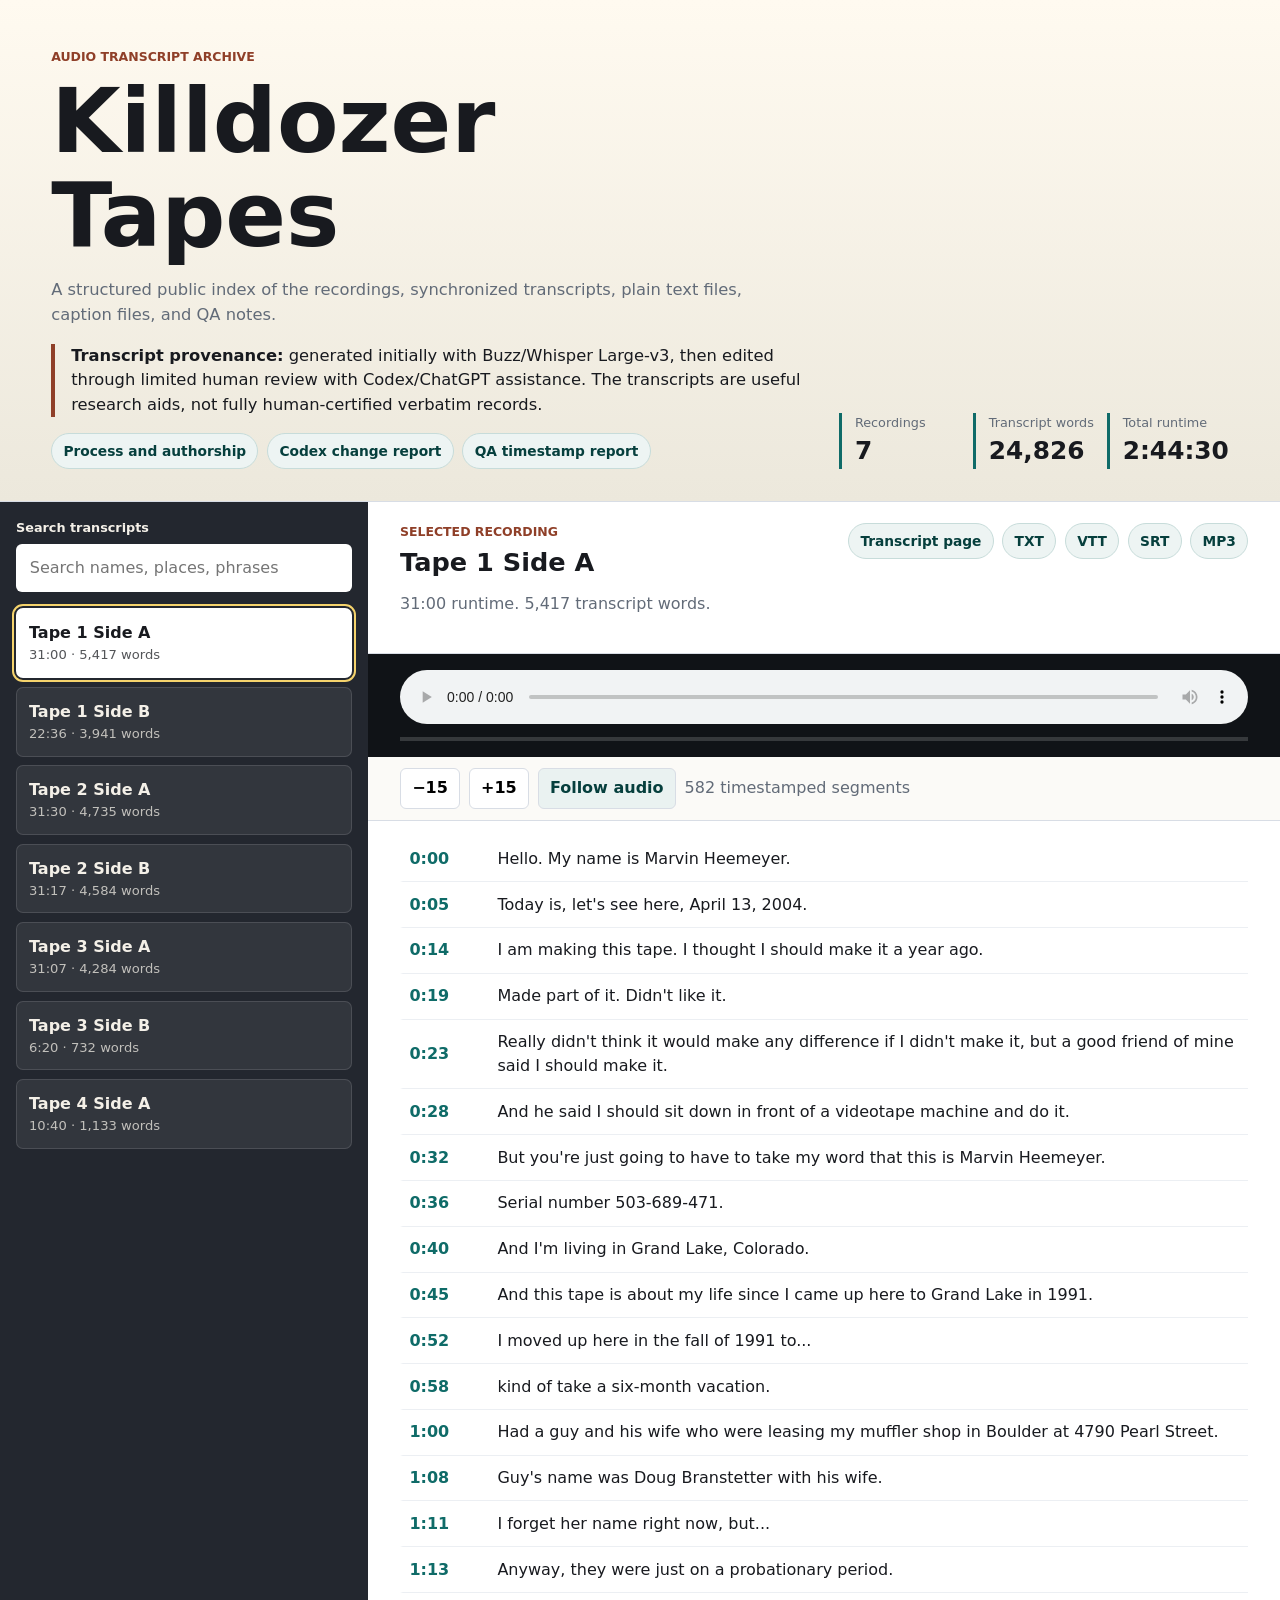
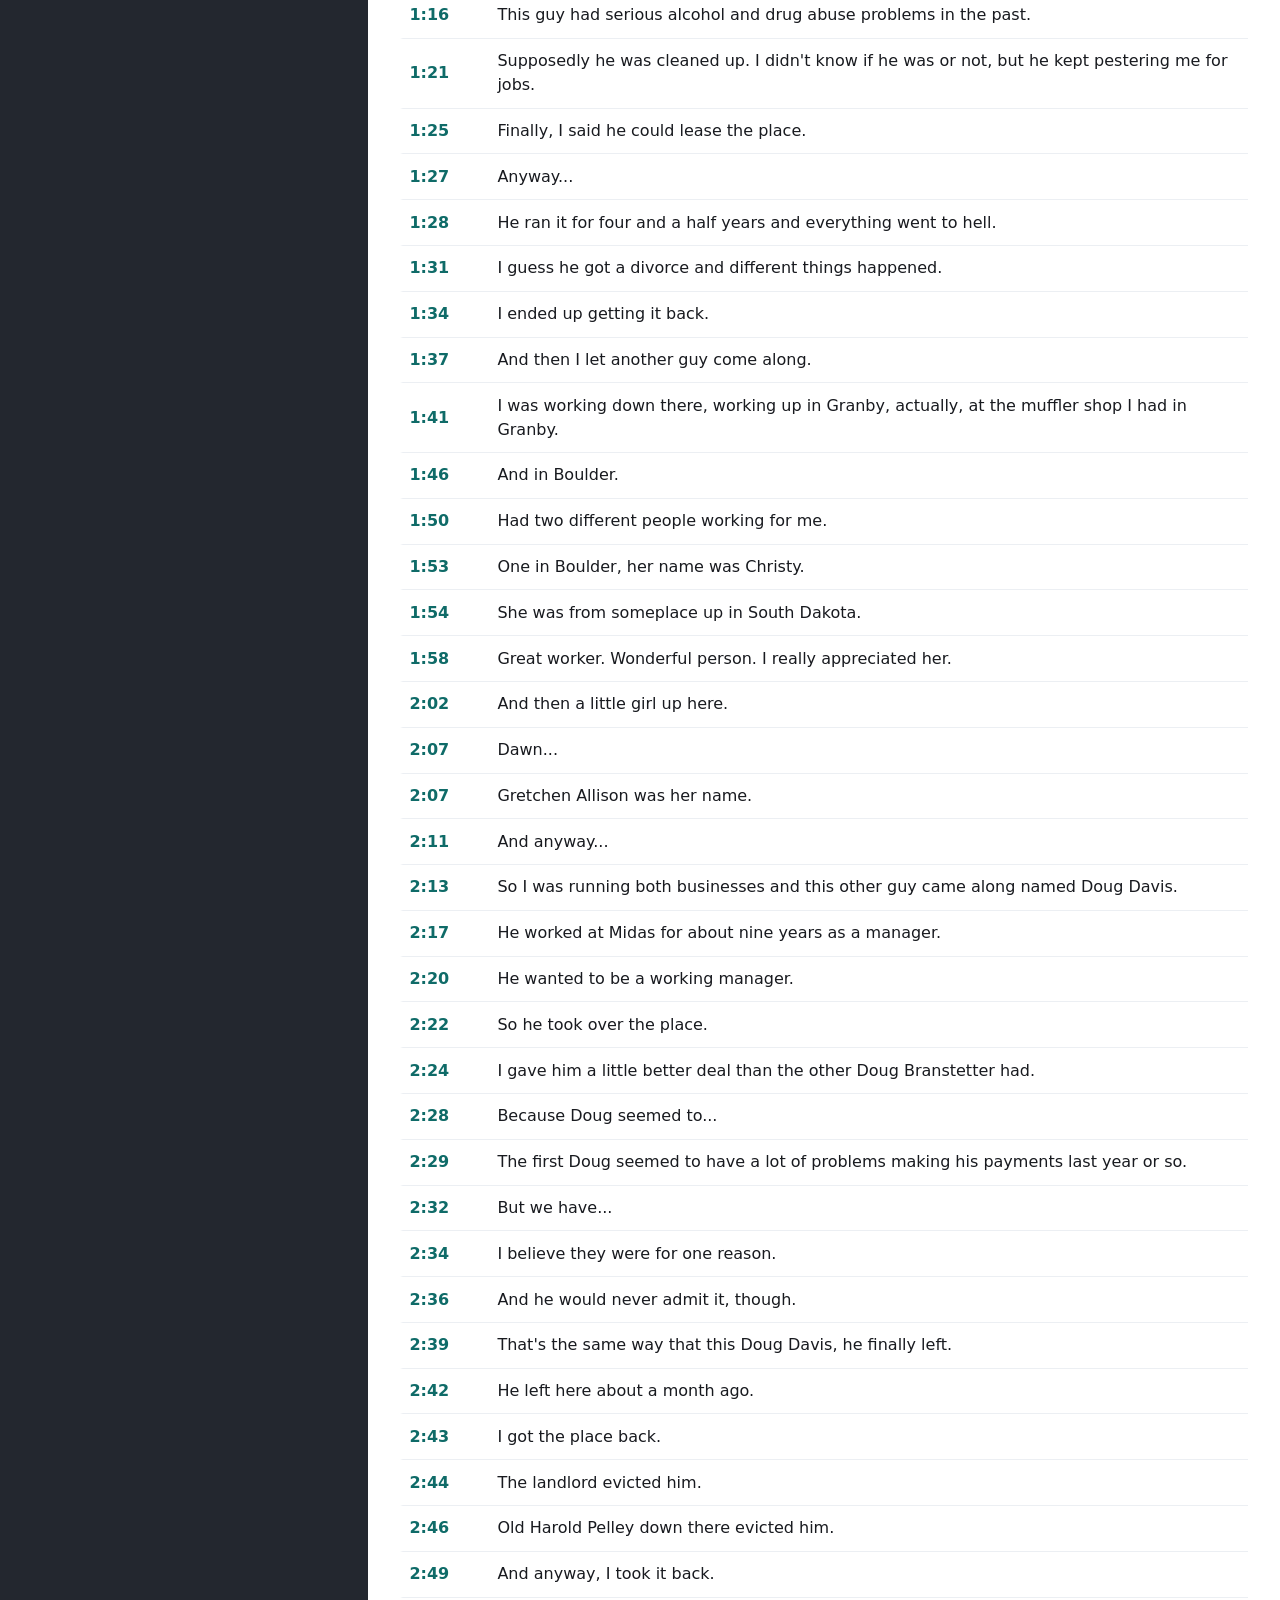
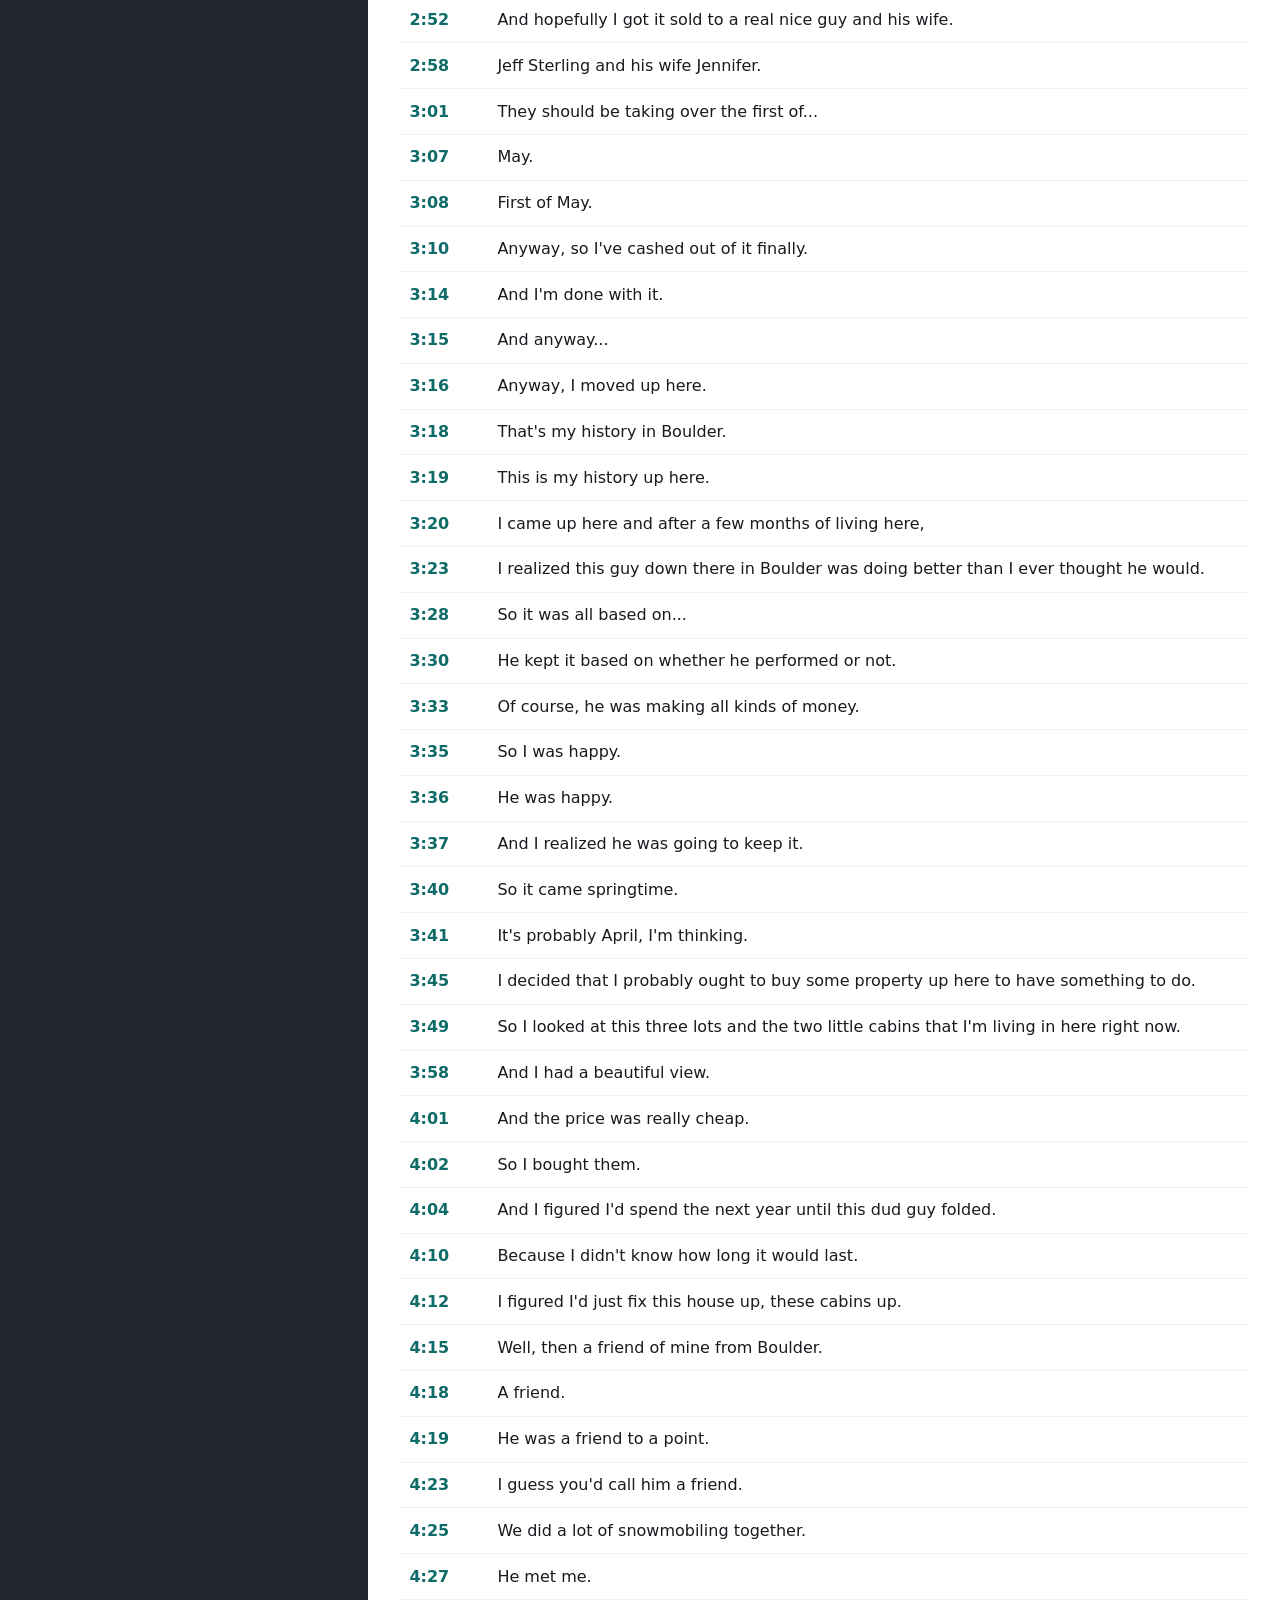
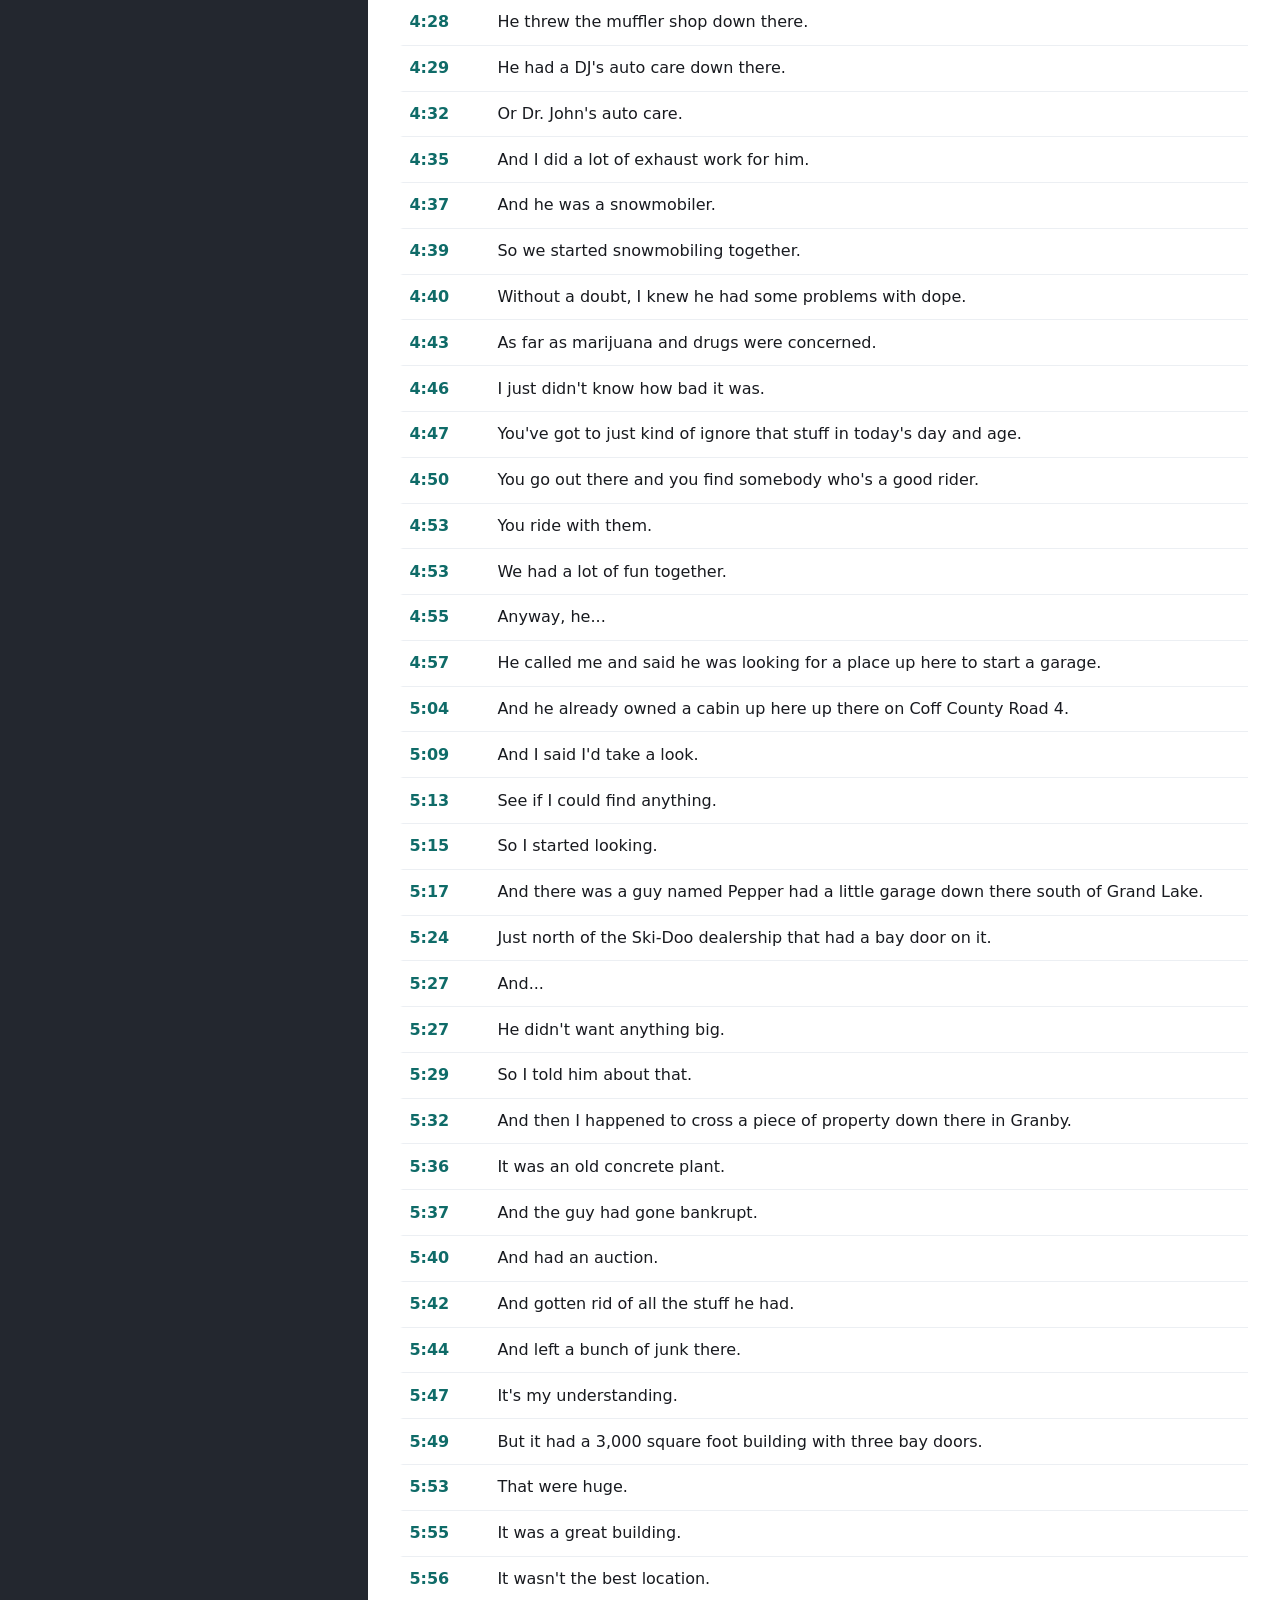
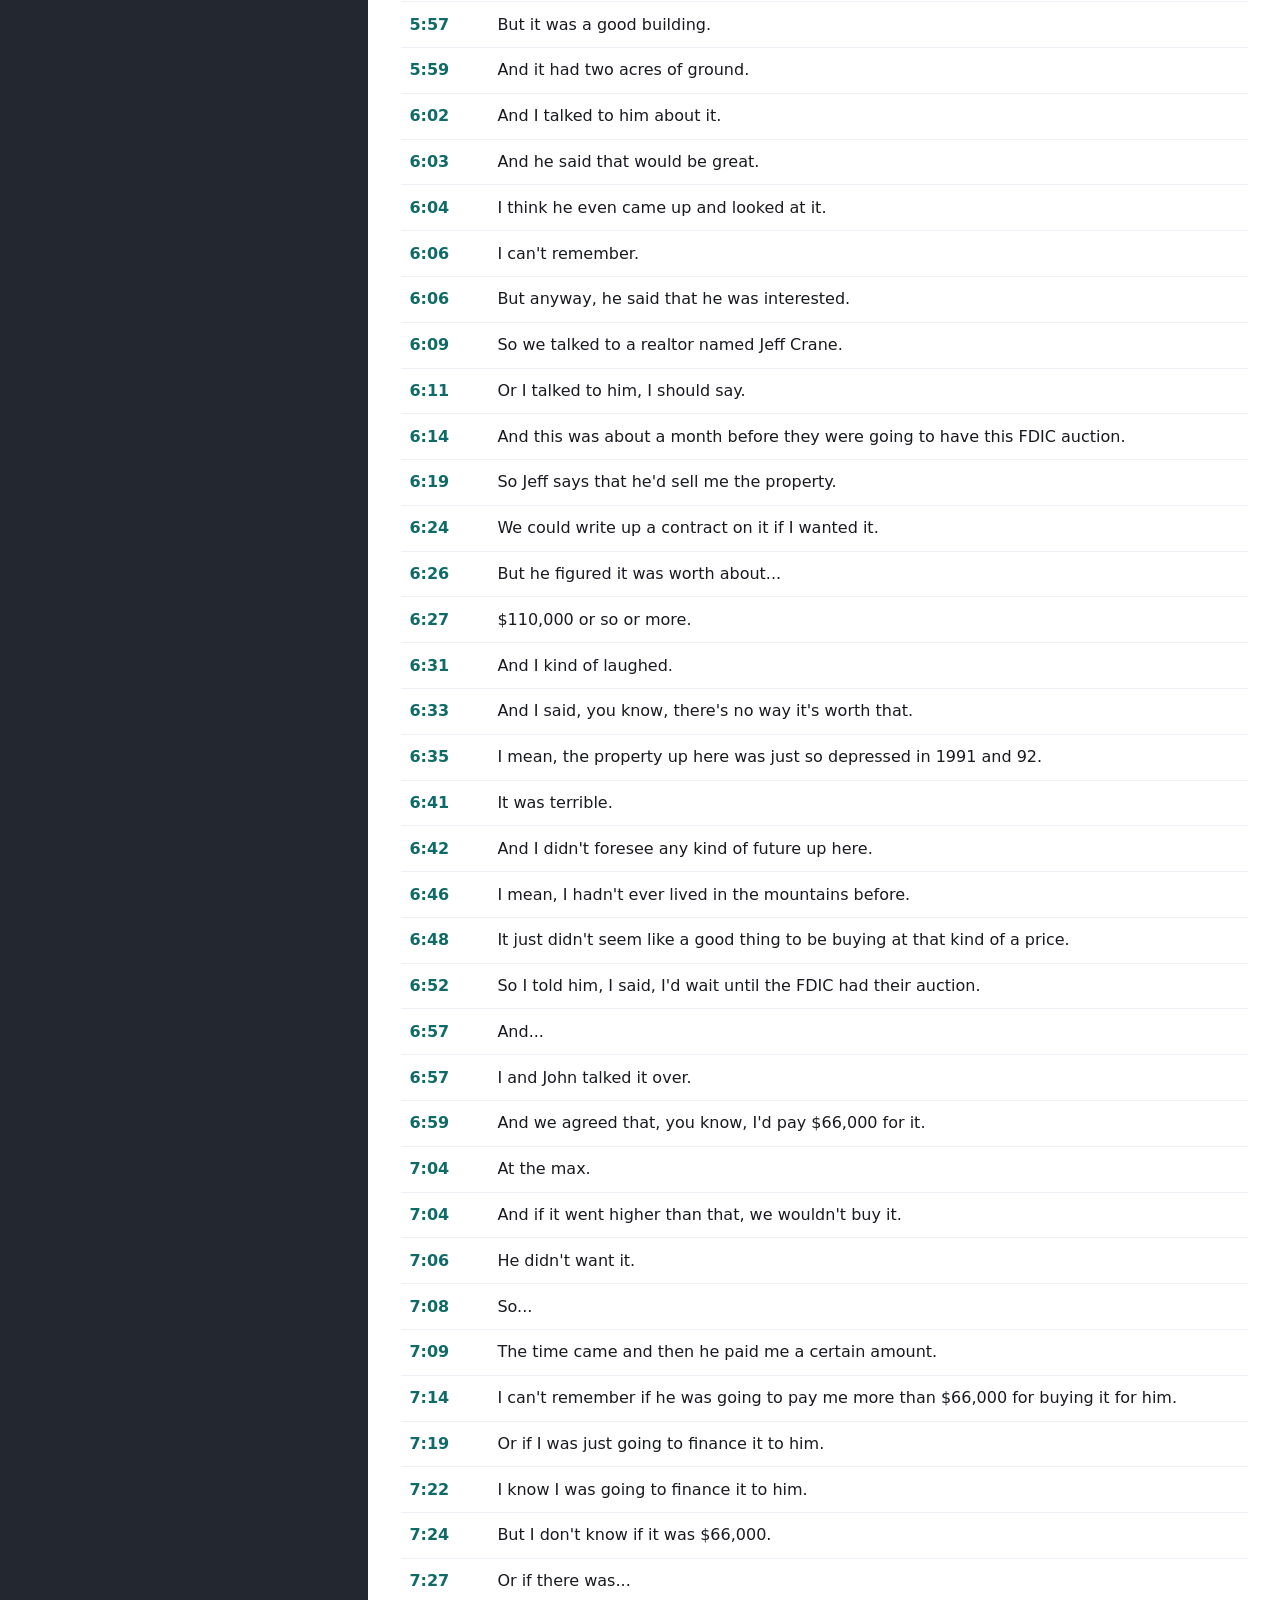
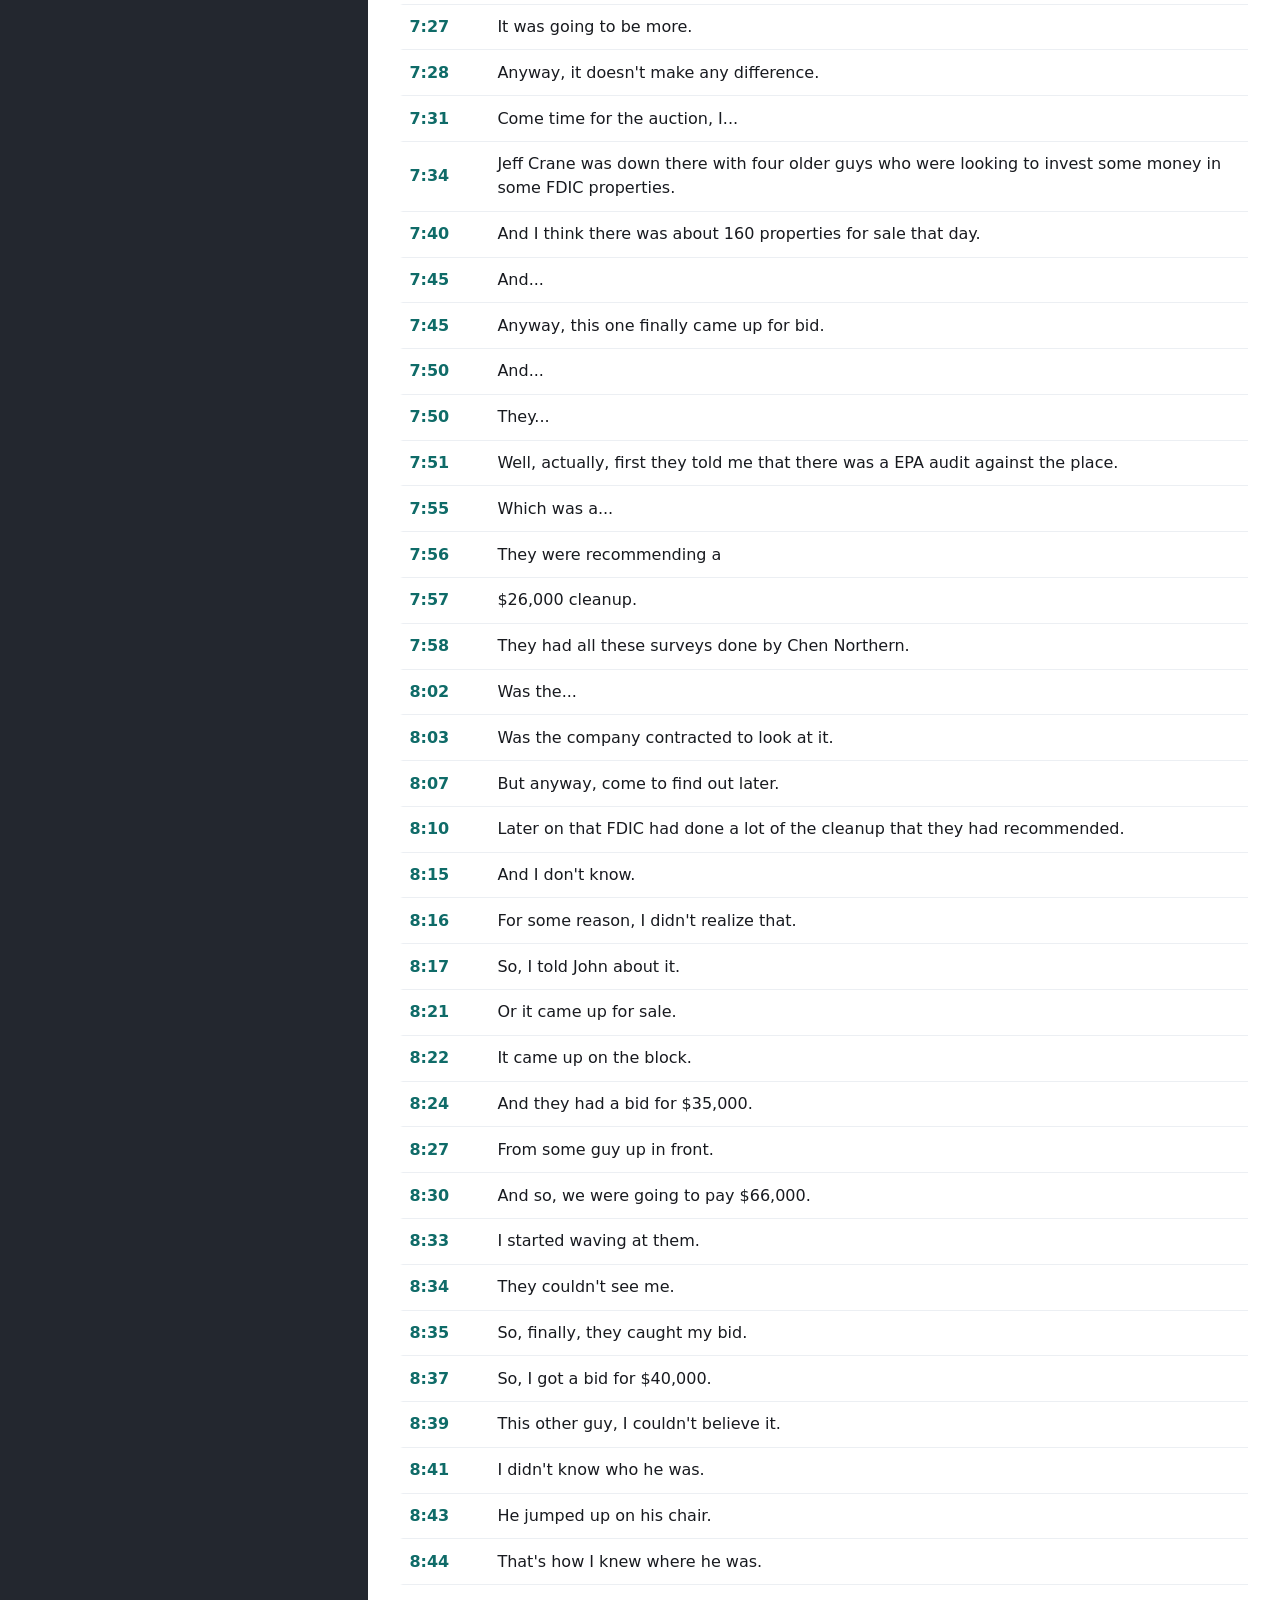
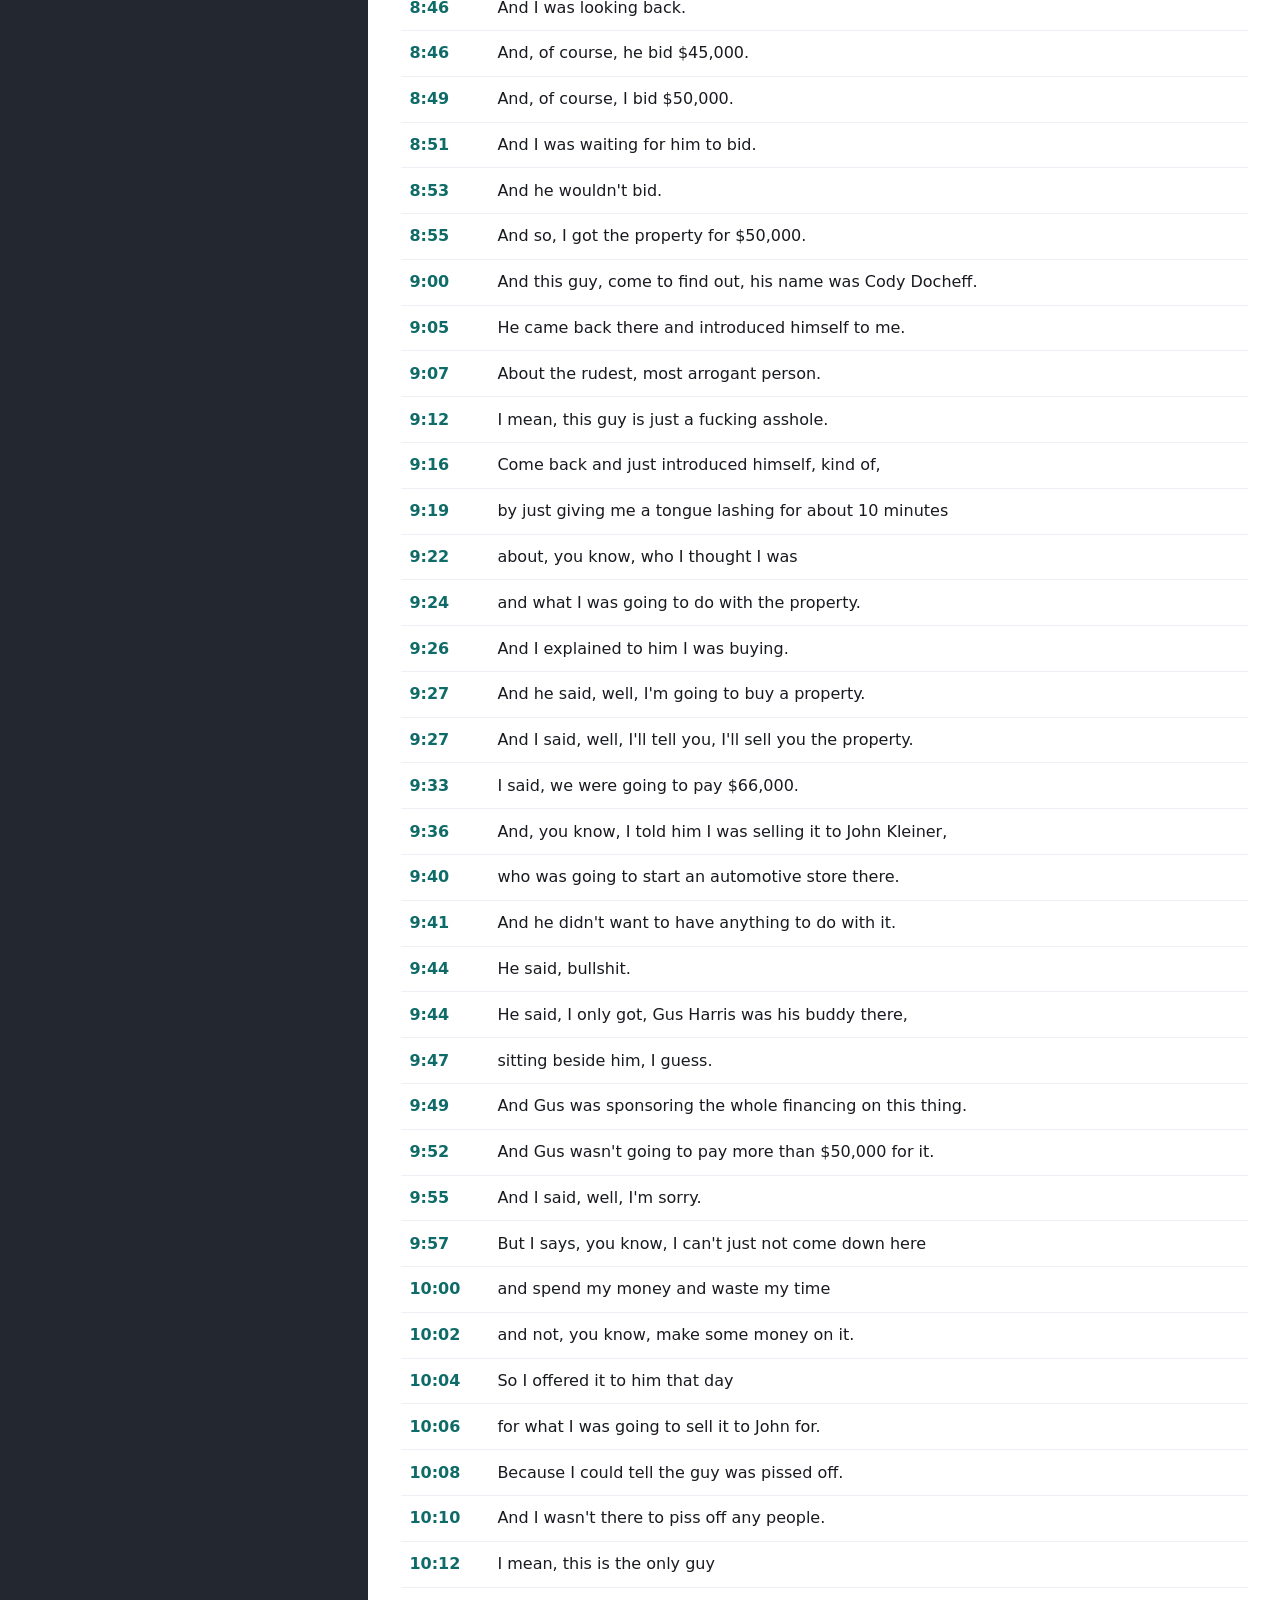
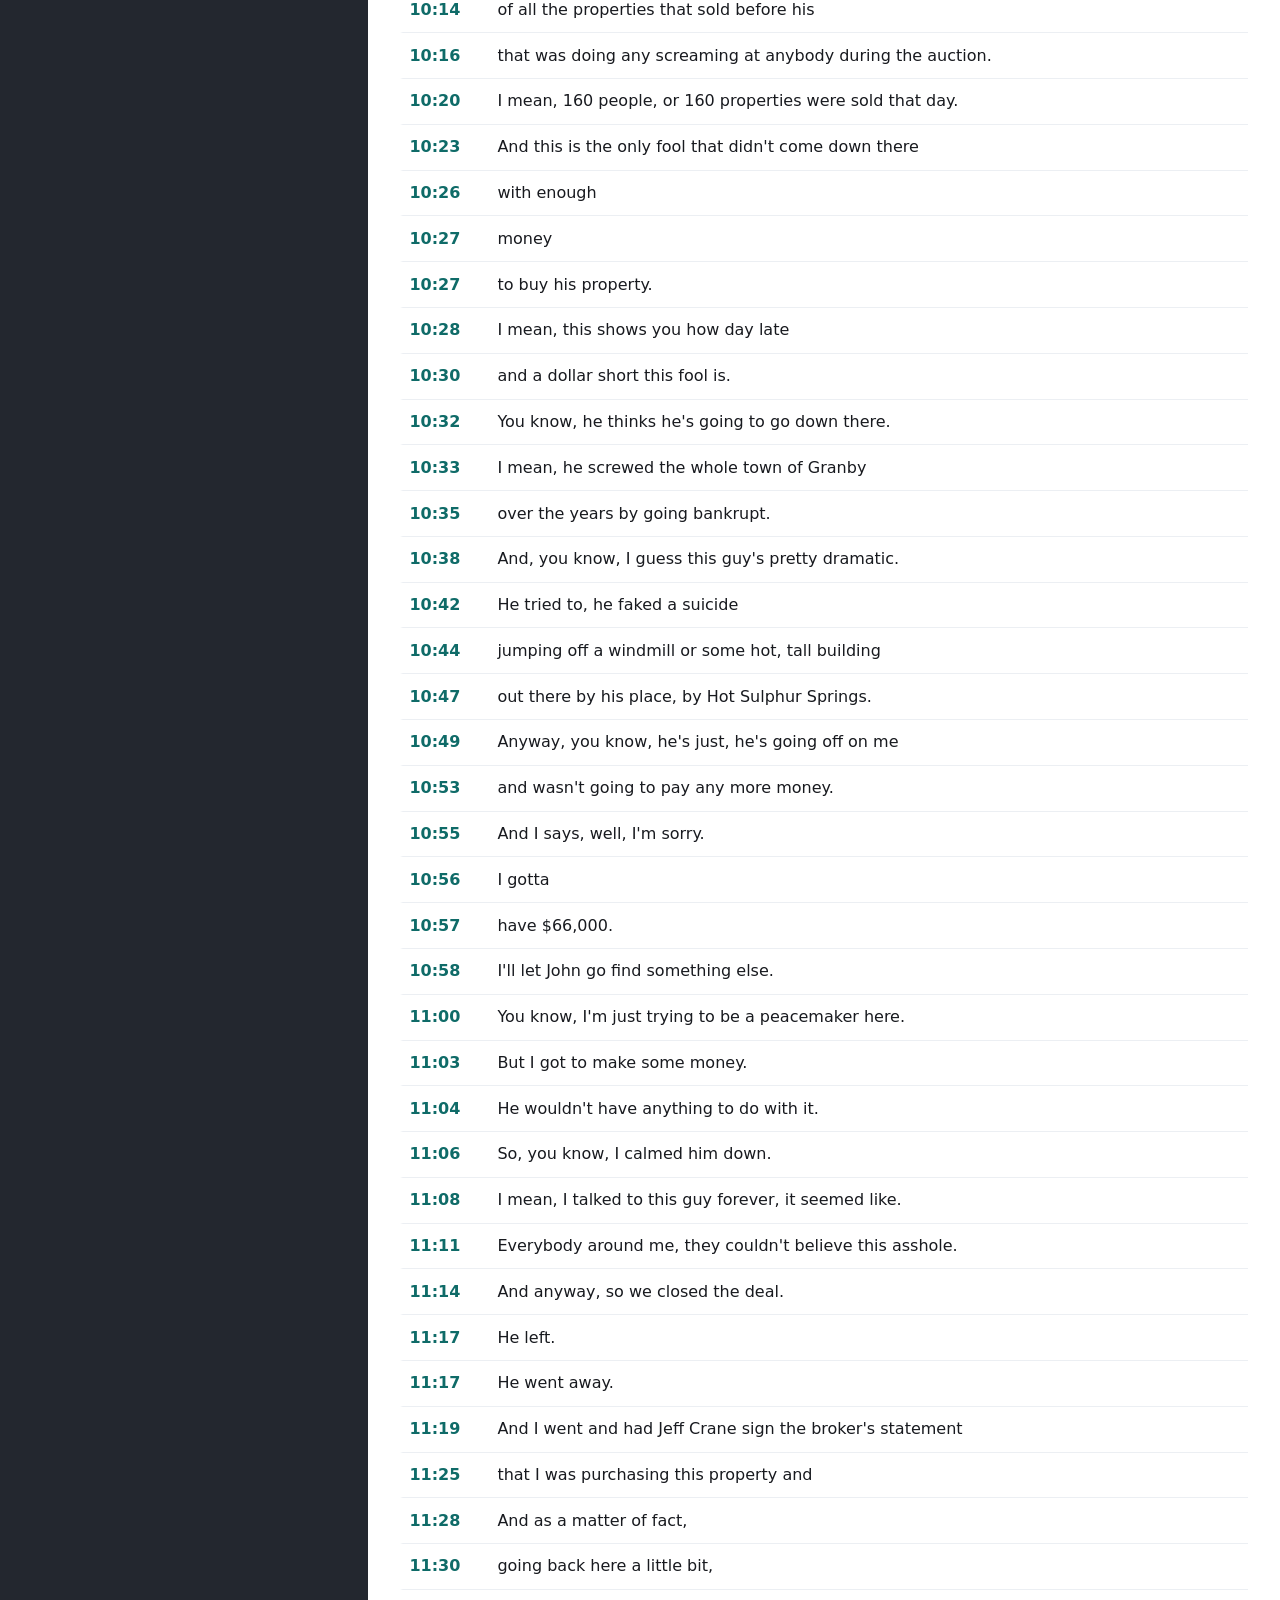
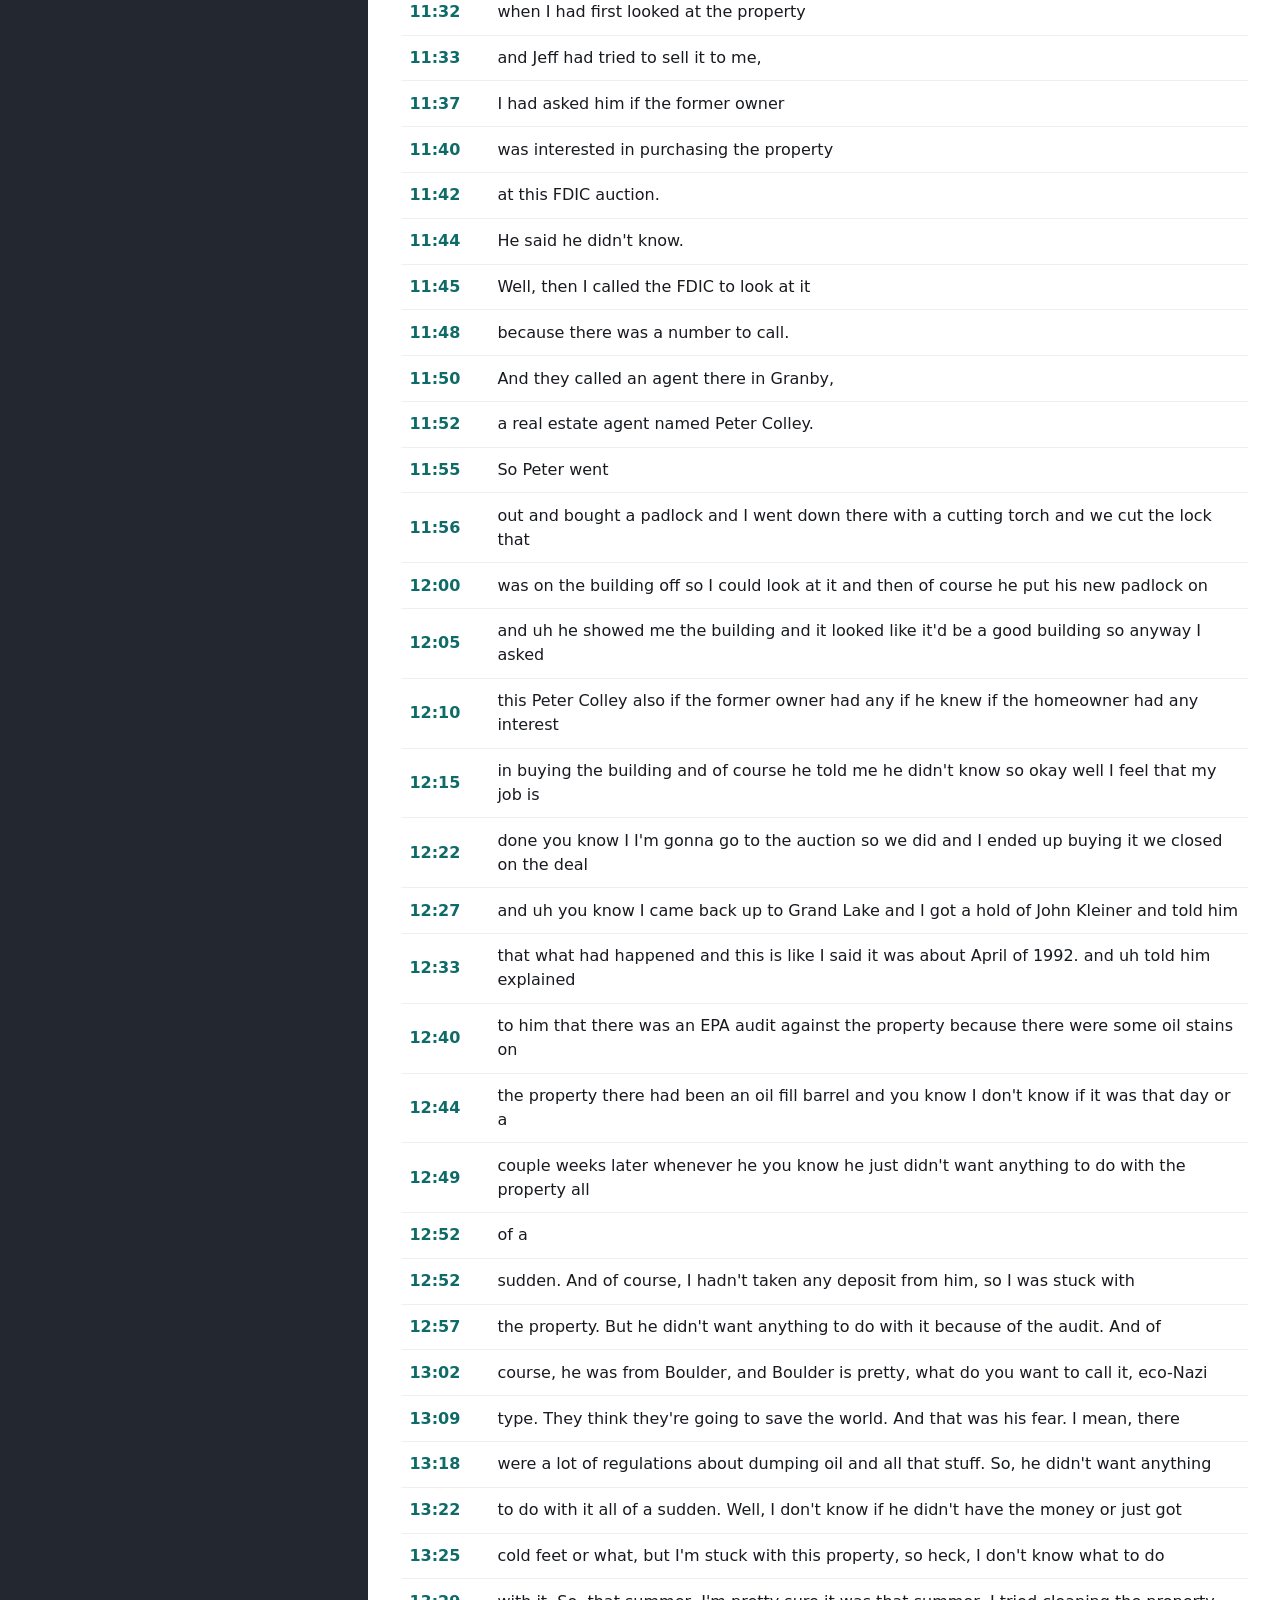
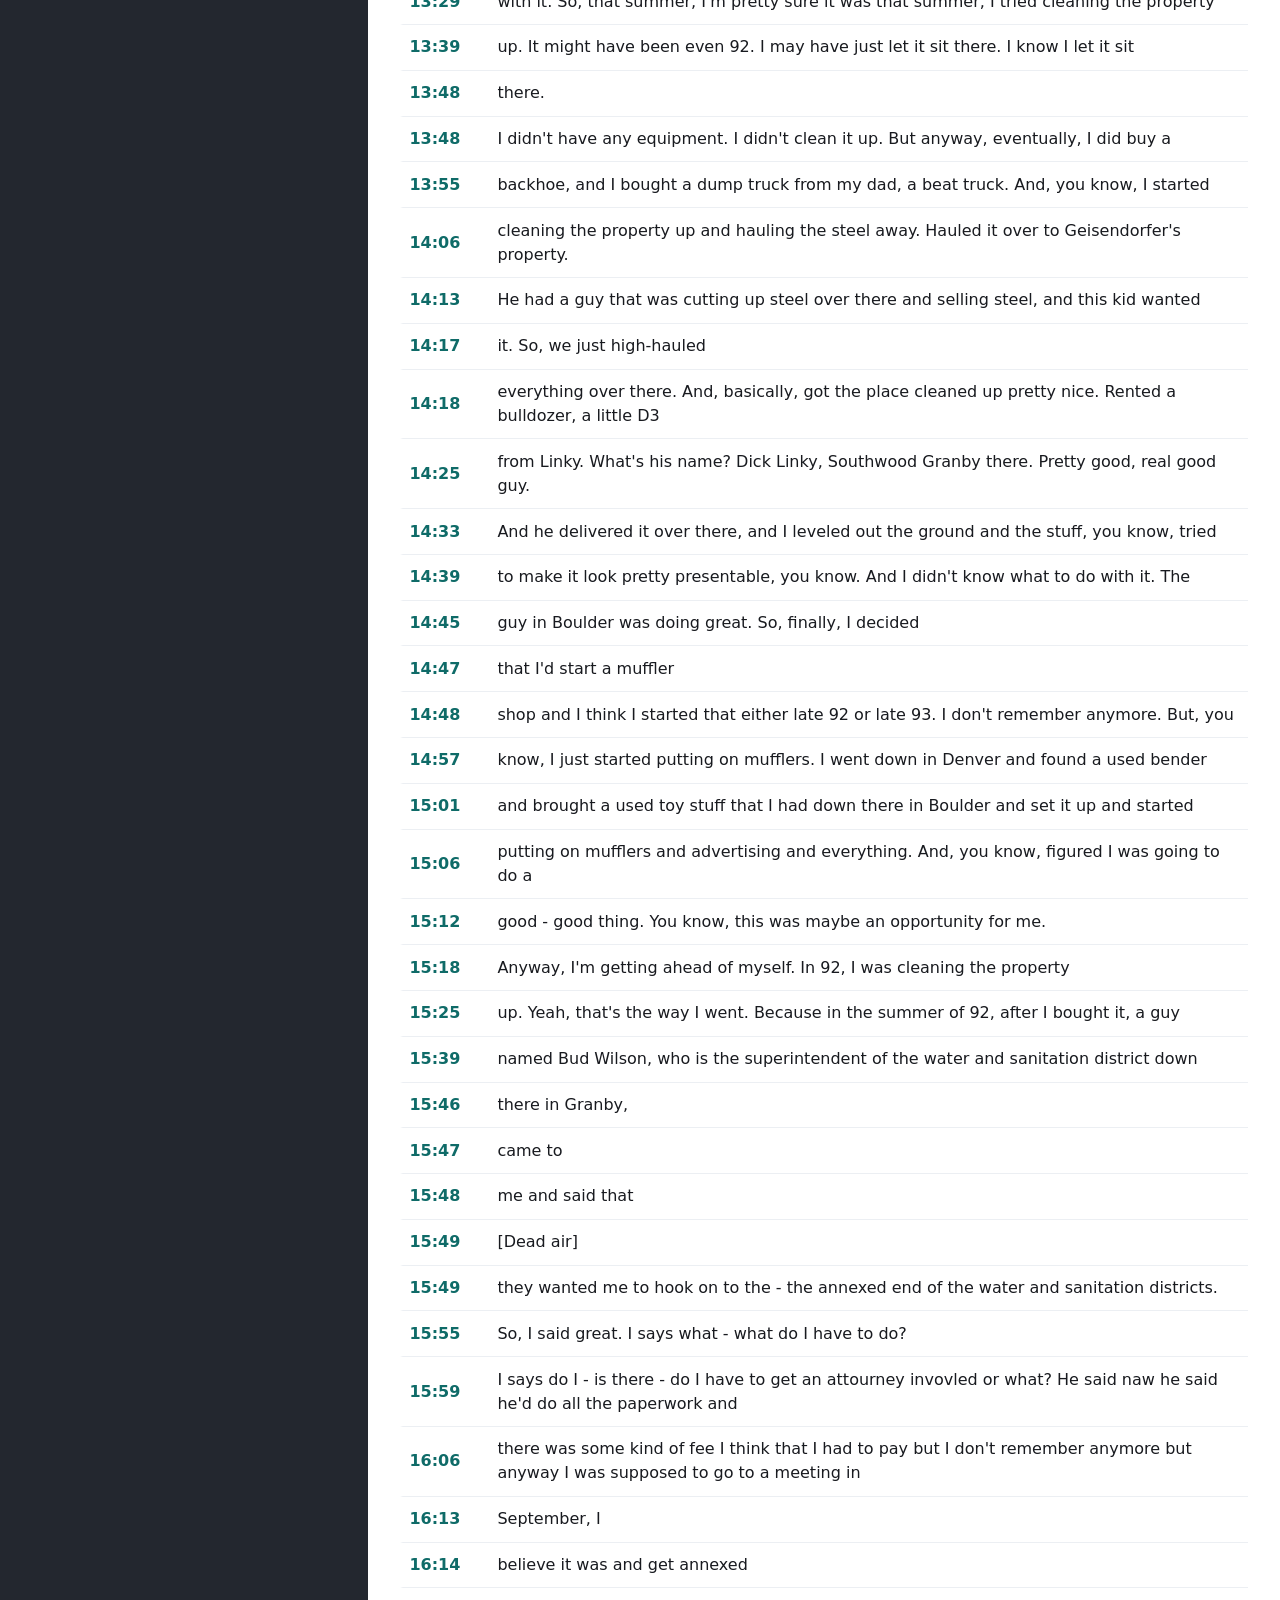
==== index.html @ 00a3ad5a "Initial commit" ====
<!doctype html>
<html lang="en">
<head>
  <meta charset="utf-8">
  <meta name="viewport" content="width=device-width, initial-scale=1">
  <title>Killdozer Tapes Archive</title>
  <meta name="description" content="A searchable audio and transcript archive with synchronized playback, plain transcript pages, and direct text downloads.">
  <link rel="stylesheet" href="styles.css">
  <script type="application/ld+json">{"@context": "https://schema.org", "@type": "CollectionPage", "name": "Killdozer Tapes Archive", "hasPart": [{"@type": "AudioObject", "name": "Tape 1 Side A", "contentUrl": "1-Tape_1_Side_A.mp3", "duration": "PT1859S", "transcript": "transcripts/tape-1-side-a.html"}, {"@type": "AudioObject", "name": "Tape 1 Side B", "contentUrl": "2-Tape_1_Side_B%20%28FF%20corrected%29.mp3", "duration": "PT1356S", "transcript": "transcripts/tape-1-side-b.html"}, {"@type": "AudioObject", "name": "Tape 2 Side A", "contentUrl": "3-Tape_2_Side_A.mp3", "duration": "PT1890S", "transcript": "transcripts/tape-2-side-a.html"}, {"@type": "AudioObject", "name": "Tape 2 Side B", "contentUrl": "4-Tape_2_Side_B.mp3", "duration": "PT1877S", "transcript": "transcripts/tape-2-side-b.html"}, {"@type": "AudioObject", "name": "Tape 3 Side A", "contentUrl": "5-Tape_3_Side_A.mp3", "duration": "PT1867S", "transcript": "transcripts/tape-3-side-a.html"}, {"@type": "AudioObject", "name": "Tape 3 Side B", "contentUrl": "6-Tape_3_Side_B.mp3", "duration": "PT379S", "transcript": "transcripts/tape-3-side-b.html"}, {"@type": "AudioObject", "name": "Tape 4 Side A", "contentUrl": "7-Tape_4_Side_A.mp3", "duration": "PT640S", "transcript": "transcripts/tape-4-side-a.html"}]}</script>
</head>
<body>
  <a class="skip-link" href="#transcript">Skip to transcript</a>
  <main id="app" class="archive-shell" data-ready="false">
    <section class="mast">
      <div>
        <p class="eyebrow">Audio transcript archive</p>
        <h1>Killdozer Tapes</h1>
        <p class="mast-copy">A structured public index of the recordings, synchronized transcripts, plain text files, caption files, and QA notes.</p>
        <p class="mast-copy provenance-callout"><strong>Transcript provenance:</strong> generated initially with Buzz/Whisper Large-v3, then edited through limited human review with Codex/ChatGPT assistance. The transcripts are useful research aids, not fully human-certified verbatim records.</p>
        <div class="resource-row mast-links">
          <a href="provenance.html">Process and authorship</a>
          <a href="Codex_Change_Report_2026-07-13.txt">Codex change report</a>
          <a href="Transcription_QA_Timestamp_Sample_Report.txt">QA timestamp report</a>
        </div>
      </div>
      <dl class="archive-stats" aria-label="Archive statistics">
        <div><dt>Recordings</dt><dd id="stat-recordings">7</dd></div>
        <div><dt>Transcript words</dt><dd id="stat-words">0</dd></div>
        <div><dt>Total runtime</dt><dd id="stat-runtime">0:00</dd></div>
      </dl>
    </section>

    <section class="workbench" aria-label="Archive player and transcript">
      <aside class="rail">
        <div class="search-box">
          <label for="search">Search transcripts</label>
          <input id="search" type="search" autocomplete="off" placeholder="Search names, places, phrases">
        </div>
        <div id="recording-list" class="recording-list" aria-label="Recordings"></div>
      </aside>

      <section class="reader">
        <header class="reader-head">
          <div>
            <p class="eyebrow" id="active-kicker">Recording</p>
            <h2 id="active-title">Loading archive</h2>
            <p id="active-summary" class="muted">Preparing transcript index.</p>
          </div>
          <div class="resource-row" id="resource-links"></div>
        </header>

        <div class="player-panel">
          <audio id="player" controls preload="metadata"></audio>
          <div class="progress-line" aria-hidden="true"><span id="progress-fill"></span></div>
        </div>

        <div class="toolbar" aria-label="Transcript tools">
          <button id="jump-back" class="icon-button" title="Back 15 seconds" aria-label="Back 15 seconds">−15</button>
          <button id="jump-forward" class="icon-button" title="Forward 15 seconds" aria-label="Forward 15 seconds">+15</button>
          <button id="toggle-follow" class="tool-toggle" type="button" aria-pressed="true">Follow audio</button>
          <span id="match-count" class="muted"></span>
        </div>

        <article id="transcript" class="transcript" aria-live="polite"></article>
      </section>
    </section>

    <section class="bot-index" aria-label="Direct transcript index">
      <h2>Direct Transcript Pages</h2>
      <p>These pages contain the transcript text as server-readable HTML with timestamp anchors and source file links.</p>
      <ul>
        <li><a href="transcripts/tape-1-side-a.html">Tape 1 Side A transcript</a></li>
        <li><a href="transcripts/tape-1-side-b.html">Tape 1 Side B transcript</a></li>
        <li><a href="transcripts/tape-2-side-a.html">Tape 2 Side A transcript</a></li>
        <li><a href="transcripts/tape-2-side-b.html">Tape 2 Side B transcript</a></li>
        <li><a href="transcripts/tape-3-side-a.html">Tape 3 Side A transcript</a></li>
        <li><a href="transcripts/tape-3-side-b.html">Tape 3 Side B transcript</a></li>
        <li><a href="transcripts/tape-4-side-a.html">Tape 4 Side A transcript</a></li>
      </ul>
    </section>

    <section class="bot-index" aria-label="Transcript provenance summary">
      <h2>Transcript Provenance</h2>
      <p>Initial transcript files were produced in Buzz using Whisper Large-v3. Later edits were made by Leonard Bogard with limited human ear-checking and Codex/ChatGPT-assisted review, cleanup, and report generation. Supporting files include original transcript backups, 44.1 kHz / 16-bit WAV transcodes, the Buzz conversion screenshot, QA notes, and the Codex change report.</p>
      <p><a href="provenance.html">Read the full process and authorship notes</a>.</p>
    </section>
  </main>
  <noscript>
    <main class="transcript-document">
      <h1>Killdozer Tapes Archive</h1>
      <p>JavaScript is required for synchronized playback. Direct transcript pages are available below.</p>
      <ul>
        <li><a href="transcripts/tape-1-side-a.html">Tape 1 Side A transcript</a></li>
        <li><a href="transcripts/tape-1-side-b.html">Tape 1 Side B transcript</a></li>
        <li><a href="transcripts/tape-2-side-a.html">Tape 2 Side A transcript</a></li>
        <li><a href="transcripts/tape-2-side-b.html">Tape 2 Side B transcript</a></li>
        <li><a href="transcripts/tape-3-side-a.html">Tape 3 Side A transcript</a></li>
        <li><a href="transcripts/tape-3-side-b.html">Tape 3 Side B transcript</a></li>
        <li><a href="transcripts/tape-4-side-a.html">Tape 4 Side A transcript</a></li>
      </ul>
    </main>
  </noscript>
  <script src="app.js" defer></script>
</body>
</html>
---- styles.css ----
:root {
  color-scheme: light;
  --ink: #181a1f;
  --muted: #626b78;
  --line: #d8dde5;
  --paper: #f7f5ef;
  --panel: #ffffff;
  --accent: #0f6b68;
  --accent-2: #8f3f28;
  --mark: #f5d36c;
  --shadow: 0 18px 55px rgba(26, 31, 39, 0.12);
}

* {
  box-sizing: border-box;
}

html {
  scroll-behavior: smooth;
}

body {
  margin: 0;
  background: var(--paper);
  color: var(--ink);
  font-family: Inter, ui-sans-serif, system-ui, -apple-system, BlinkMacSystemFont, "Segoe UI", sans-serif;
  line-height: 1.5;
}

a {
  color: var(--accent);
  text-decoration-thickness: 0.08em;
  text-underline-offset: 0.16em;
}

button,
input {
  font: inherit;
}

.skip-link {
  left: 1rem;
  position: absolute;
  top: -4rem;
}

.skip-link:focus {
  top: 1rem;
  z-index: 10;
}

.archive-shell {
  min-height: 100vh;
}

.mast {
  align-items: end;
  background: linear-gradient(180deg, #fffaf0 0%, #ece8dc 100%);
  border-bottom: 1px solid var(--line);
  display: grid;
  gap: 2rem;
  grid-template-columns: minmax(0, 1fr) auto;
  padding: 3rem clamp(1rem, 4vw, 4rem) 2rem;
}

.eyebrow {
  color: var(--accent-2);
  font-size: 0.78rem;
  font-weight: 800;
  letter-spacing: 0;
  margin: 0 0 0.45rem;
  text-transform: uppercase;
}

h1,
h2 {
  letter-spacing: 0;
  line-height: 1.05;
  margin: 0;
}

h1 {
  font-size: clamp(2.4rem, 7vw, 5.8rem);
}

h2 {
  font-size: 1.6rem;
}

.mast-copy,
.lede {
  color: var(--muted);
  font-size: 1.02rem;
  max-width: 62rem;
}

.provenance-callout {
  border-left: 4px solid var(--accent-2);
  color: var(--ink);
  margin-top: 1rem;
  padding-left: 1rem;
}

.mast-links {
  margin-top: 1rem;
}

.archive-stats {
  display: grid;
  gap: 0.75rem;
  grid-template-columns: repeat(3, minmax(7rem, 1fr));
  margin: 0;
}

.archive-stats div {
  border-left: 3px solid var(--accent);
  padding-left: 0.8rem;
}

.archive-stats dt {
  color: var(--muted);
  font-size: 0.8rem;
}

.archive-stats dd {
  font-size: 1.55rem;
  font-weight: 800;
  margin: 0;
}

.workbench {
  display: grid;
  grid-template-columns: minmax(18rem, 23rem) minmax(0, 1fr);
  min-height: 72vh;
}

.rail {
  background: #23272f;
  color: #f4f0e8;
  padding: 1rem;
}

.search-box {
  margin-bottom: 1rem;
}

.search-box label {
  display: block;
  font-size: 0.8rem;
  font-weight: 800;
  margin-bottom: 0.4rem;
}

.search-box input {
  background: #ffffff;
  border: 1px solid transparent;
  border-radius: 6px;
  color: var(--ink);
  min-height: 2.75rem;
  padding: 0.7rem 0.8rem;
  width: 100%;
}

.recording-list {
  display: grid;
  gap: 0.55rem;
}

.recording-card {
  background: rgba(255, 255, 255, 0.07);
  border: 1px solid rgba(255, 255, 255, 0.12);
  border-radius: 7px;
  color: inherit;
  cursor: pointer;
  min-height: 4.2rem;
  padding: 0.75rem;
  text-align: left;
  width: 100%;
}

.recording-card.active,
.recording-card:focus-visible {
  background: #fff;
  color: var(--ink);
  outline: 2px solid var(--mark);
  outline-offset: 2px;
}

.recording-title,
.recording-meta {
  display: block;
}

.recording-title {
  font-weight: 800;
}

.recording-meta {
  color: currentColor;
  font-size: 0.82rem;
  opacity: 0.74;
}

.reader {
  display: grid;
  grid-template-rows: auto auto auto minmax(0, 1fr);
  min-width: 0;
}

.reader-head {
  align-items: start;
  background: var(--panel);
  border-bottom: 1px solid var(--line);
  display: grid;
  gap: 1rem;
  grid-template-columns: minmax(0, 1fr) auto;
  padding: 1.3rem clamp(1rem, 3vw, 2rem);
}

.muted {
  color: var(--muted);
}

.resource-row {
  align-items: center;
  display: flex;
  flex-wrap: wrap;
  gap: 0.55rem;
}

.resource-row a {
  background: #edf4f3;
  border: 1px solid #c7dcda;
  border-radius: 999px;
  color: #063f3d;
  font-size: 0.86rem;
  font-weight: 800;
  padding: 0.42rem 0.7rem;
  text-decoration: none;
}

.player-panel {
  background: #101317;
  padding: 1rem clamp(1rem, 3vw, 2rem);
}

audio {
  display: block;
  width: 100%;
}

.progress-line {
  background: rgba(255, 255, 255, 0.16);
  height: 0.3rem;
  margin-top: 0.8rem;
  overflow: hidden;
}

#progress-fill {
  background: var(--mark);
  display: block;
  height: 100%;
  width: 0;
}

.toolbar {
  align-items: center;
  background: #fbfaf7;
  border-bottom: 1px solid var(--line);
  display: flex;
  gap: 0.55rem;
  min-height: 3.6rem;
  padding: 0.65rem clamp(1rem, 3vw, 2rem);
}

.icon-button,
.tool-toggle {
  border: 1px solid var(--line);
  border-radius: 6px;
  cursor: pointer;
  min-height: 2.35rem;
  padding: 0.45rem 0.7rem;
}

.icon-button {
  aspect-ratio: 1.45 / 1;
  background: var(--panel);
  font-weight: 800;
}

.tool-toggle {
  background: #eaf2f1;
  color: #063f3d;
  font-weight: 800;
}

.tool-toggle[aria-pressed="false"] {
  background: #f4ece8;
  color: #6d2b1d;
}

.transcript {
  background: var(--panel);
  overflow: auto;
  padding: 1rem clamp(1rem, 3vw, 2rem) 4rem;
}

.cue {
  border-left: 3px solid transparent;
  display: grid;
  gap: 1rem;
  grid-template-columns: 4.5rem minmax(0, 1fr);
  margin: 0;
  padding: 0.65rem 0.4rem;
}

.cue + .cue {
  border-top: 1px solid #eceff3;
}

.cue.active {
  background: #fff8df;
  border-left-color: var(--accent-2);
}

.cue-time {
  background: transparent;
  border: 0;
  color: var(--accent);
  cursor: pointer;
  font-variant-numeric: tabular-nums;
  font-weight: 800;
  padding: 0;
  text-align: left;
}

mark {
  background: var(--mark);
  color: inherit;
  padding: 0 0.08em;
}

.bot-index,
.transcript-document {
  margin: 0 auto;
  max-width: 72rem;
  padding: 2rem clamp(1rem, 4vw, 4rem);
}

.bot-index {
  border-top: 1px solid var(--line);
}

.bot-index ul {
  columns: 2;
  padding-left: 1.2rem;
}

.transcript-page {
  background: #fffdf8;
}

.transcript-document {
  background: var(--panel);
  min-height: 100vh;
}

.crumbs {
  margin-bottom: 2rem;
}

.crawler-transcript {
  border-top: 1px solid var(--line);
  margin-top: 1.5rem;
  padding-top: 1rem;
}

.provenance-note {
  background: #fff8df;
  border: 1px solid #ead592;
  border-radius: 7px;
  margin: 1rem 0;
  padding: 0.9rem 1rem;
}

.crawler-transcript p {
  margin: 0;
  padding: 0.55rem 0;
}

.crawler-transcript p + p {
  border-top: 1px solid #edf0f4;
}

.time {
  font-weight: 800;
  margin-right: 0.65rem;
}

.provenance-document section {
  border-top: 1px solid var(--line);
  margin-top: 2rem;
  padding-top: 1.4rem;
}

.provenance-document h2 {
  font-size: 1.35rem;
  margin-bottom: 0.8rem;
}

.provenance-document ol {
  padding-left: 1.35rem;
}

.provenance-document li + li {
  margin-top: 0.55rem;
}

.table-wrap {
  overflow-x: auto;
}

table {
  border-collapse: collapse;
  min-width: 46rem;
  width: 100%;
}

th,
td {
  border-bottom: 1px solid var(--line);
  padding: 0.65rem 0.7rem;
  text-align: left;
  vertical-align: top;
}

th {
  background: #f1eee6;
  font-size: 0.86rem;
}

.evidence-figure {
  margin: 1.5rem 0 0;
}

.evidence-figure img {
  border: 1px solid var(--line);
  display: block;
  height: auto;
  max-width: 100%;
}

.evidence-figure figcaption {
  color: var(--muted);
  font-size: 0.9rem;
  margin-top: 0.45rem;
}

@media (max-width: 900px) {
  .mast,
  .workbench,
  .reader-head {
    grid-template-columns: 1fr;
  }

  .archive-stats {
    grid-template-columns: repeat(3, minmax(0, 1fr));
  }

  .rail {
    position: static;
  }

  .recording-list {
    grid-template-columns: repeat(2, minmax(0, 1fr));
  }
}

@media (max-width: 620px) {
  .mast {
    padding-top: 2rem;
  }

  .archive-stats,
  .recording-list,
  .cue {
    grid-template-columns: 1fr;
  }

  .bot-index ul {
    columns: 1;
  }

  .resource-row a {
    flex: 1 1 auto;
    text-align: center;
  }
}
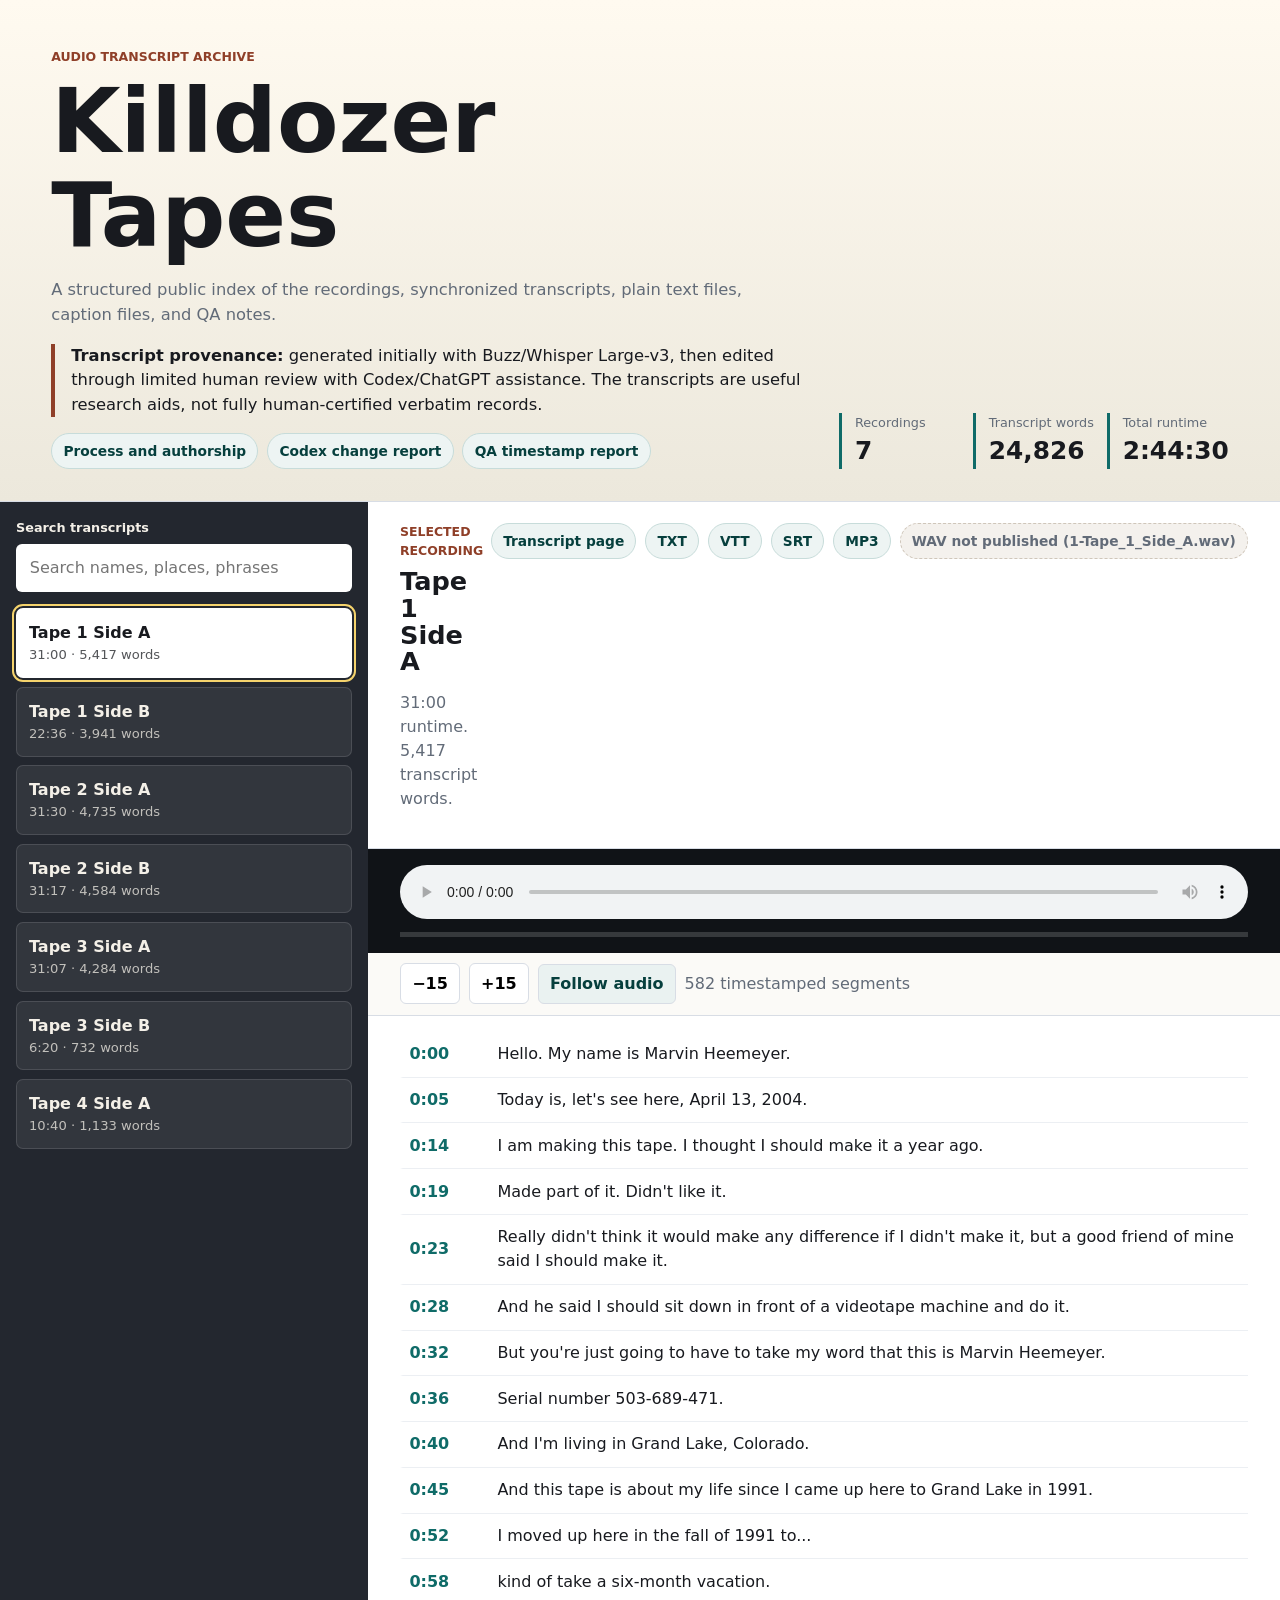
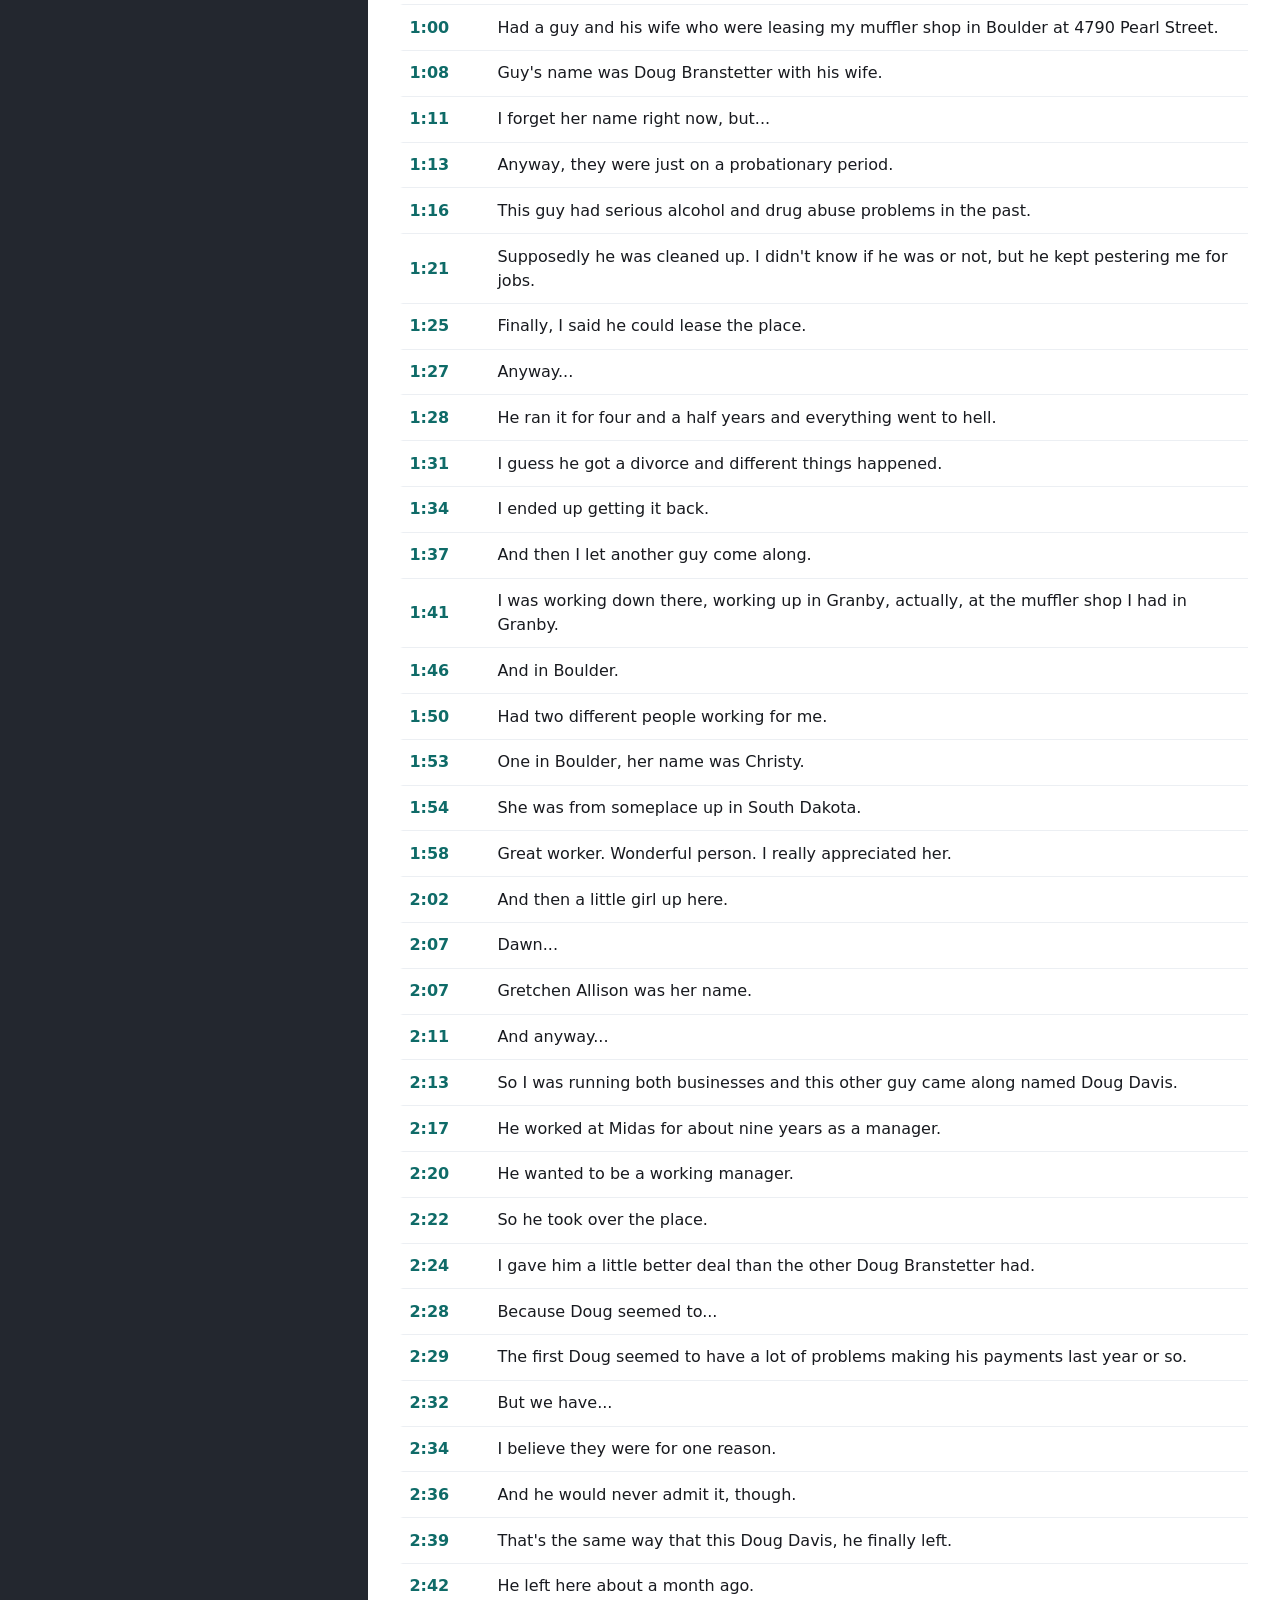
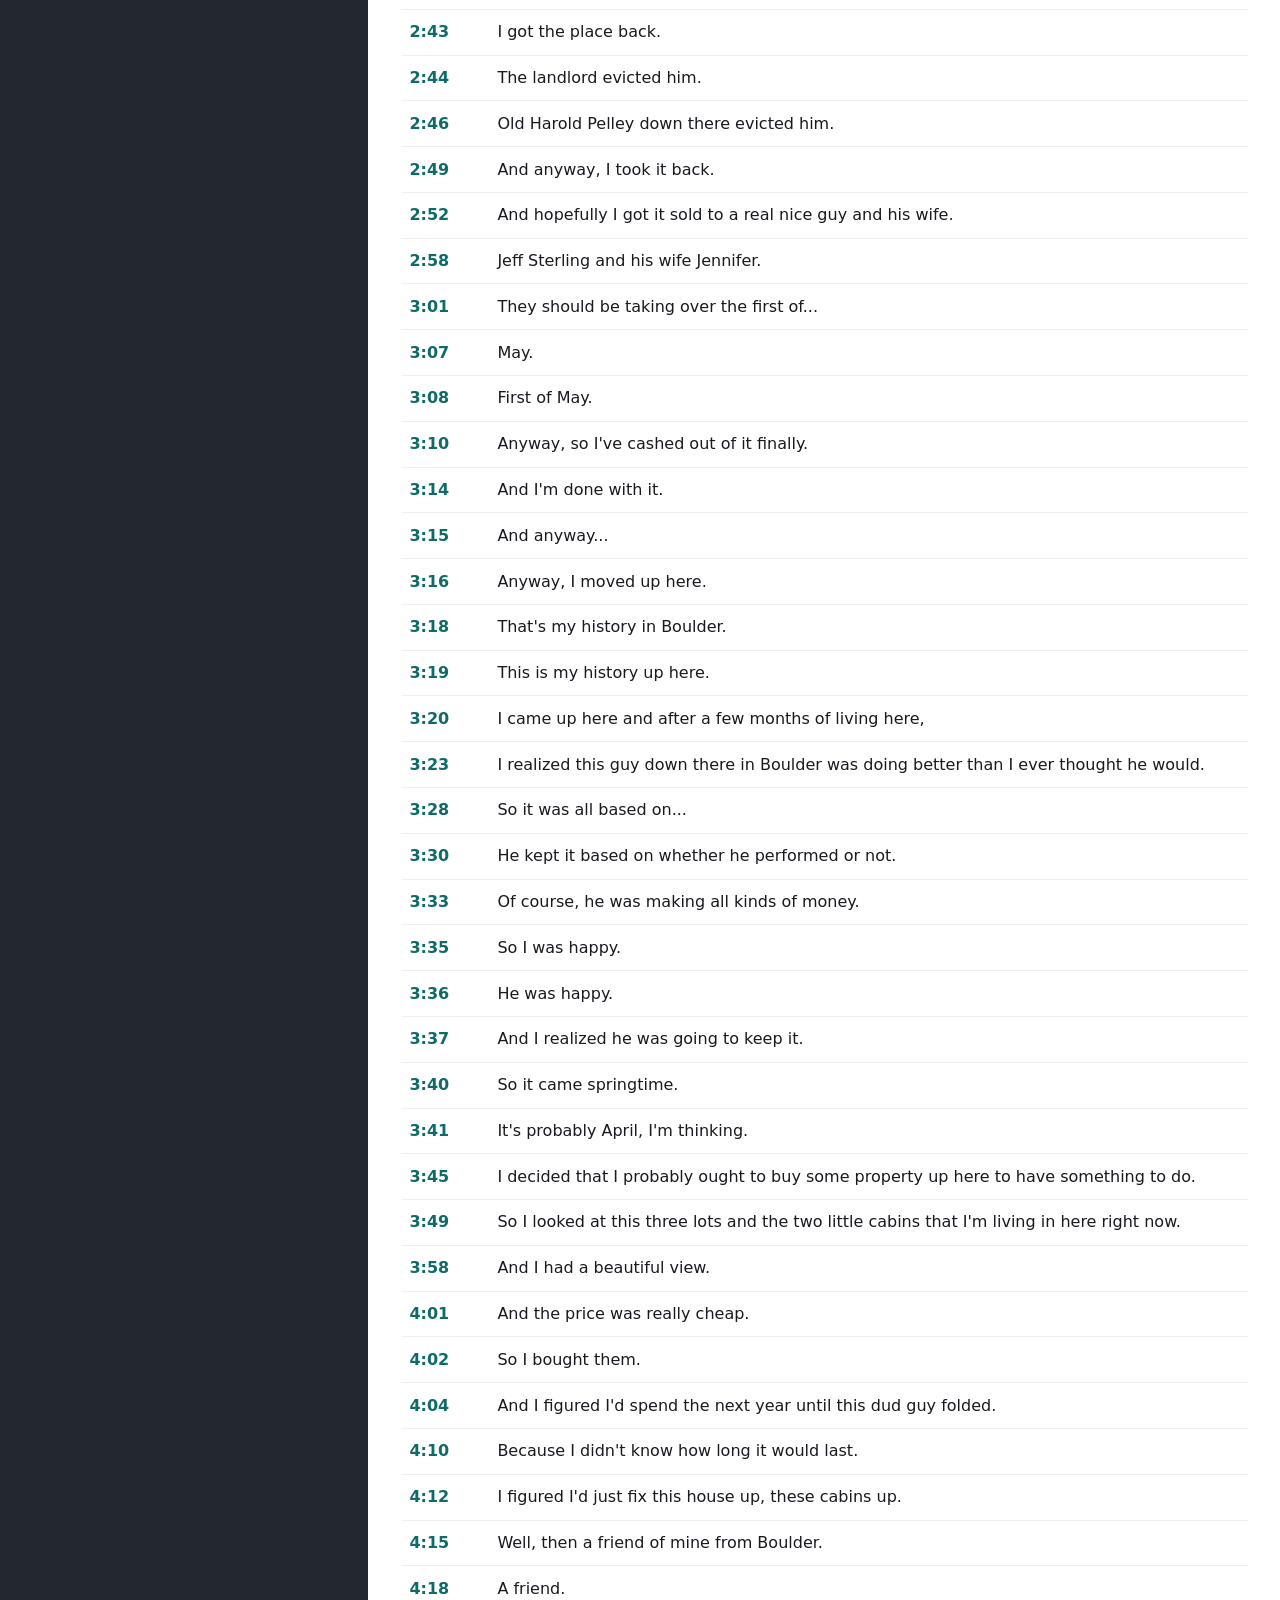
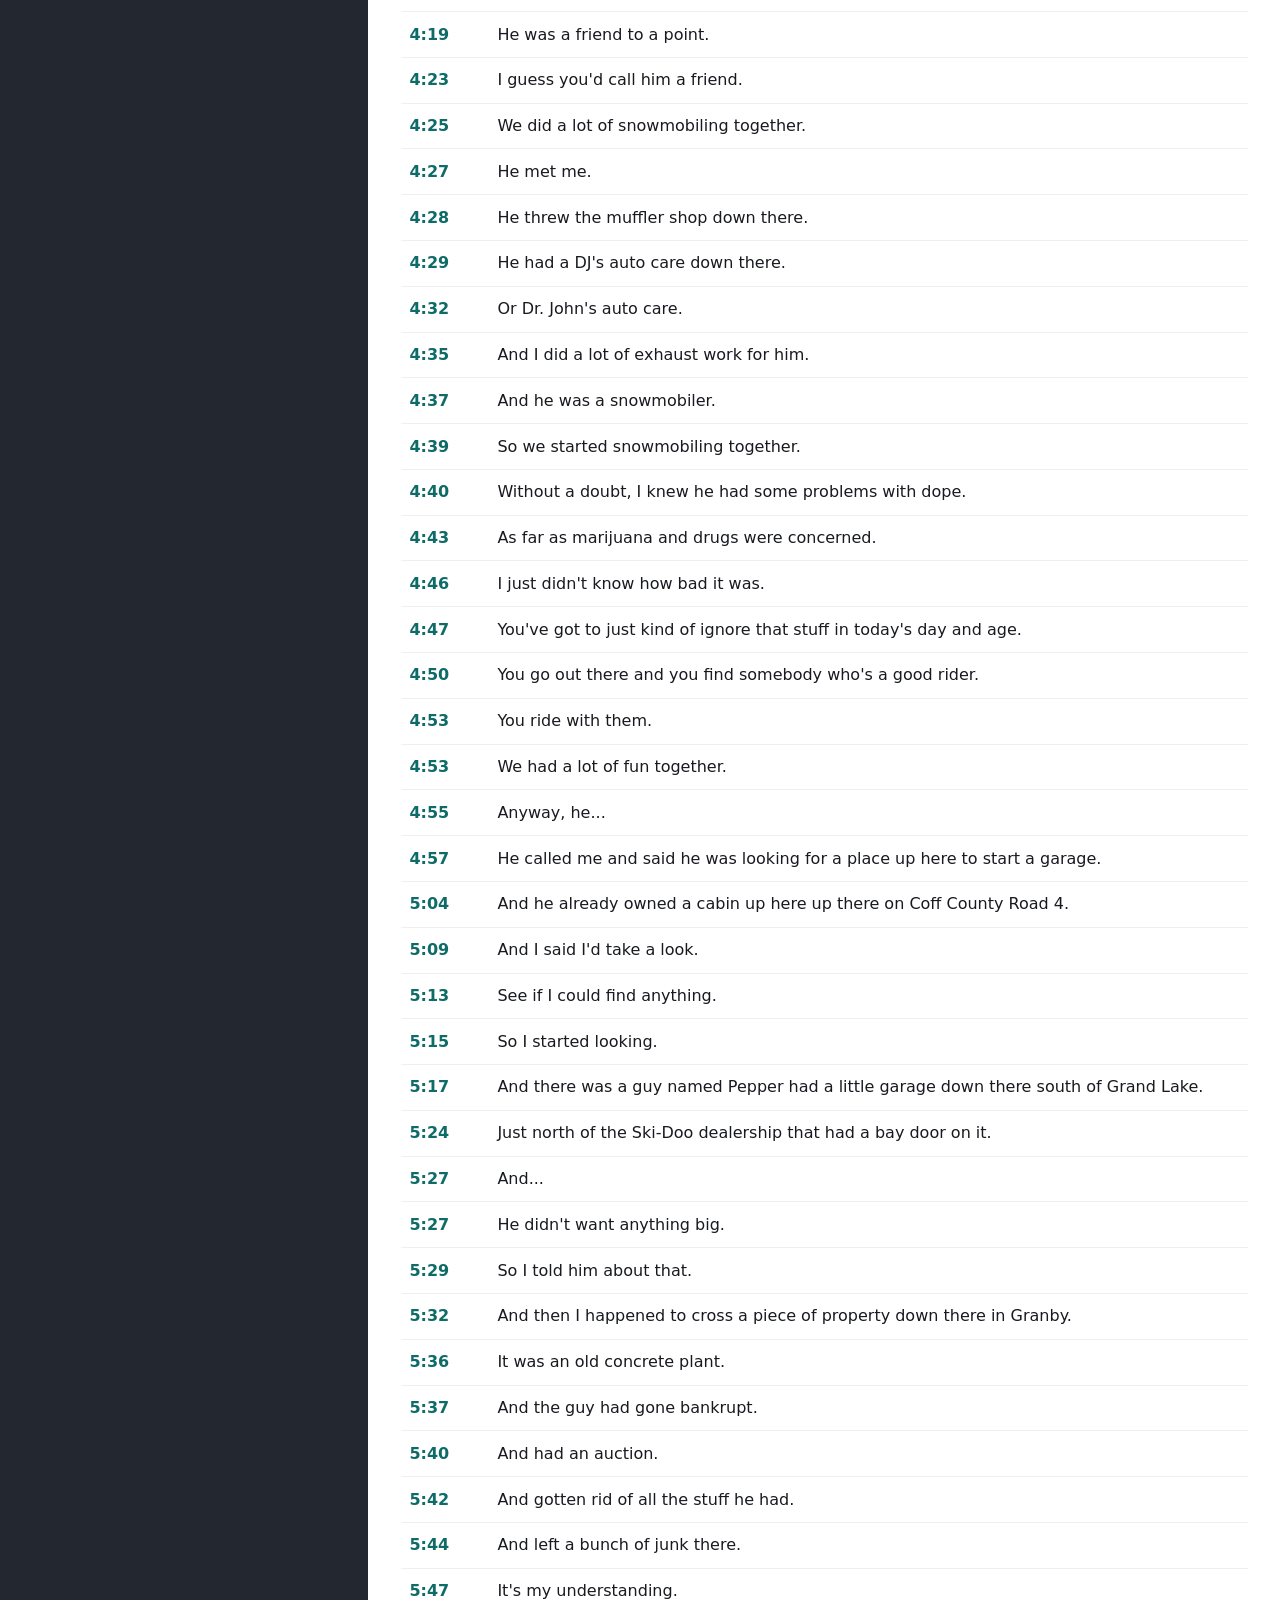
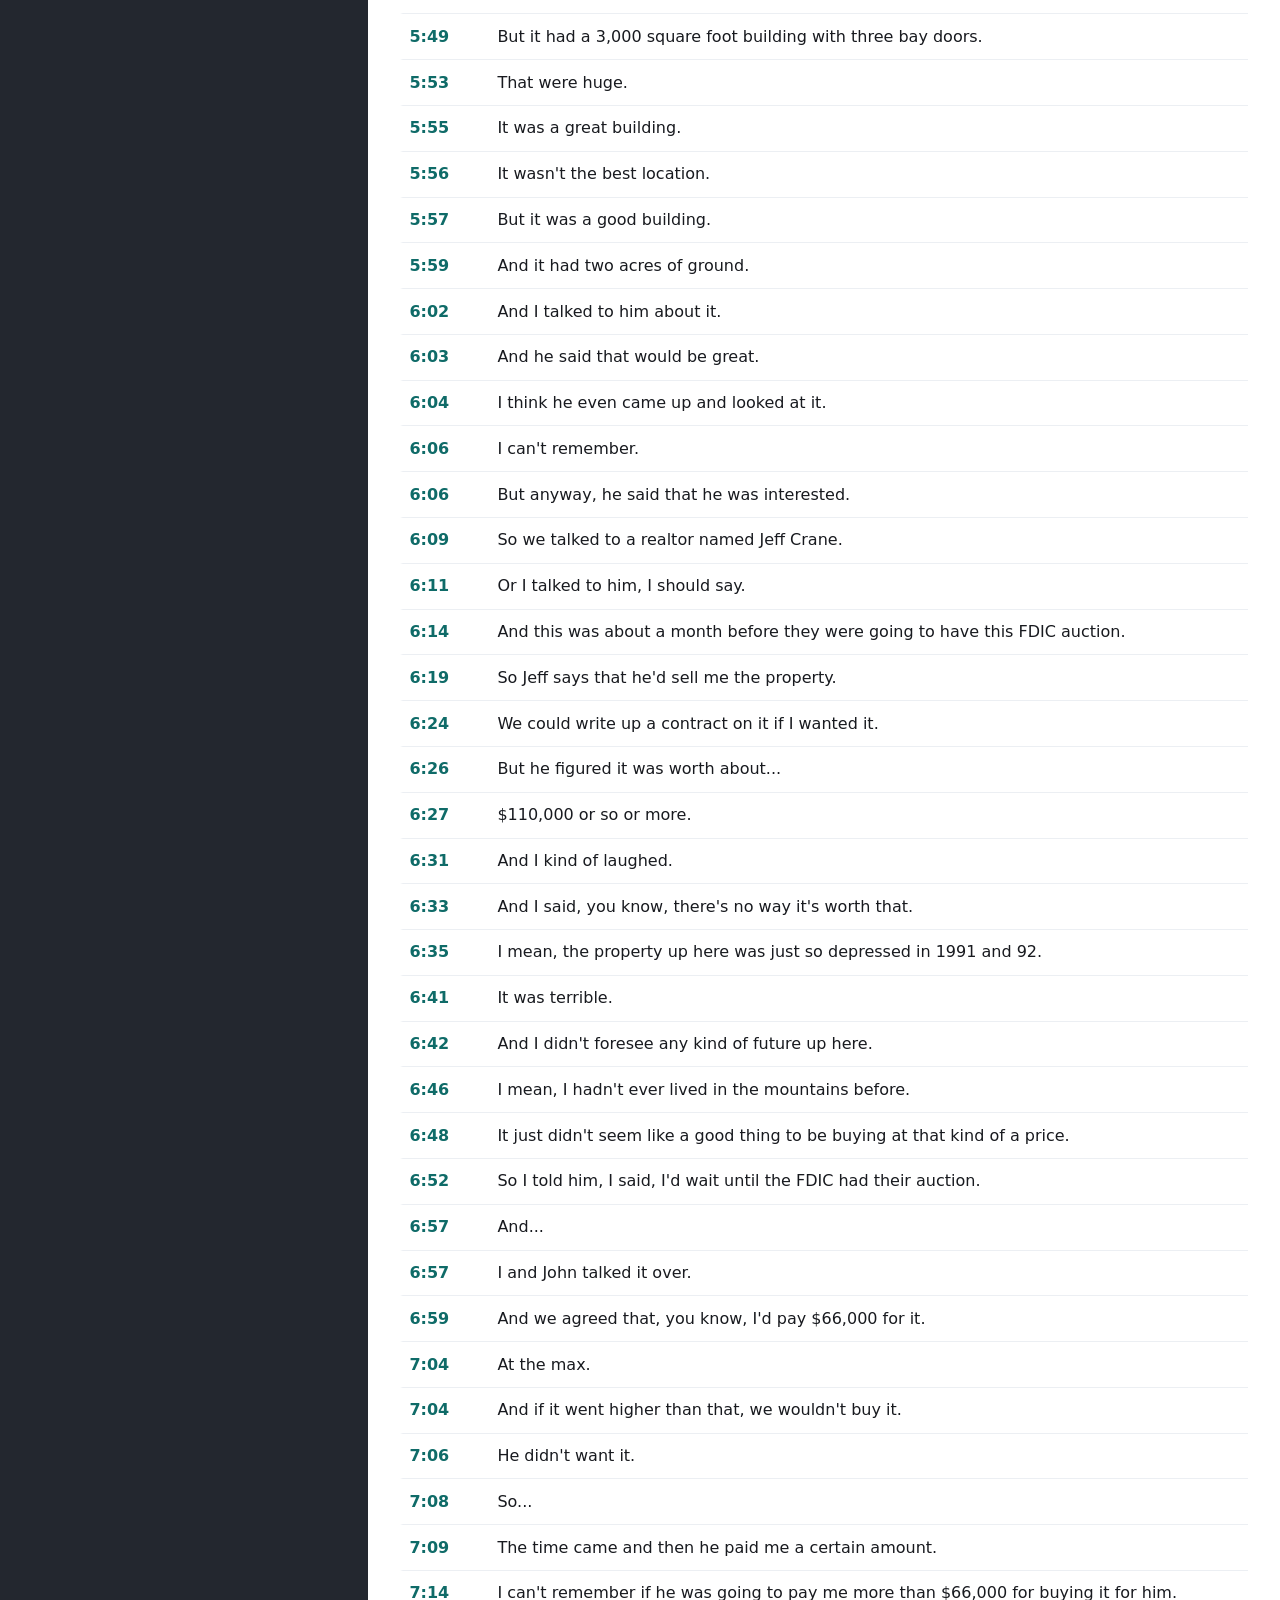
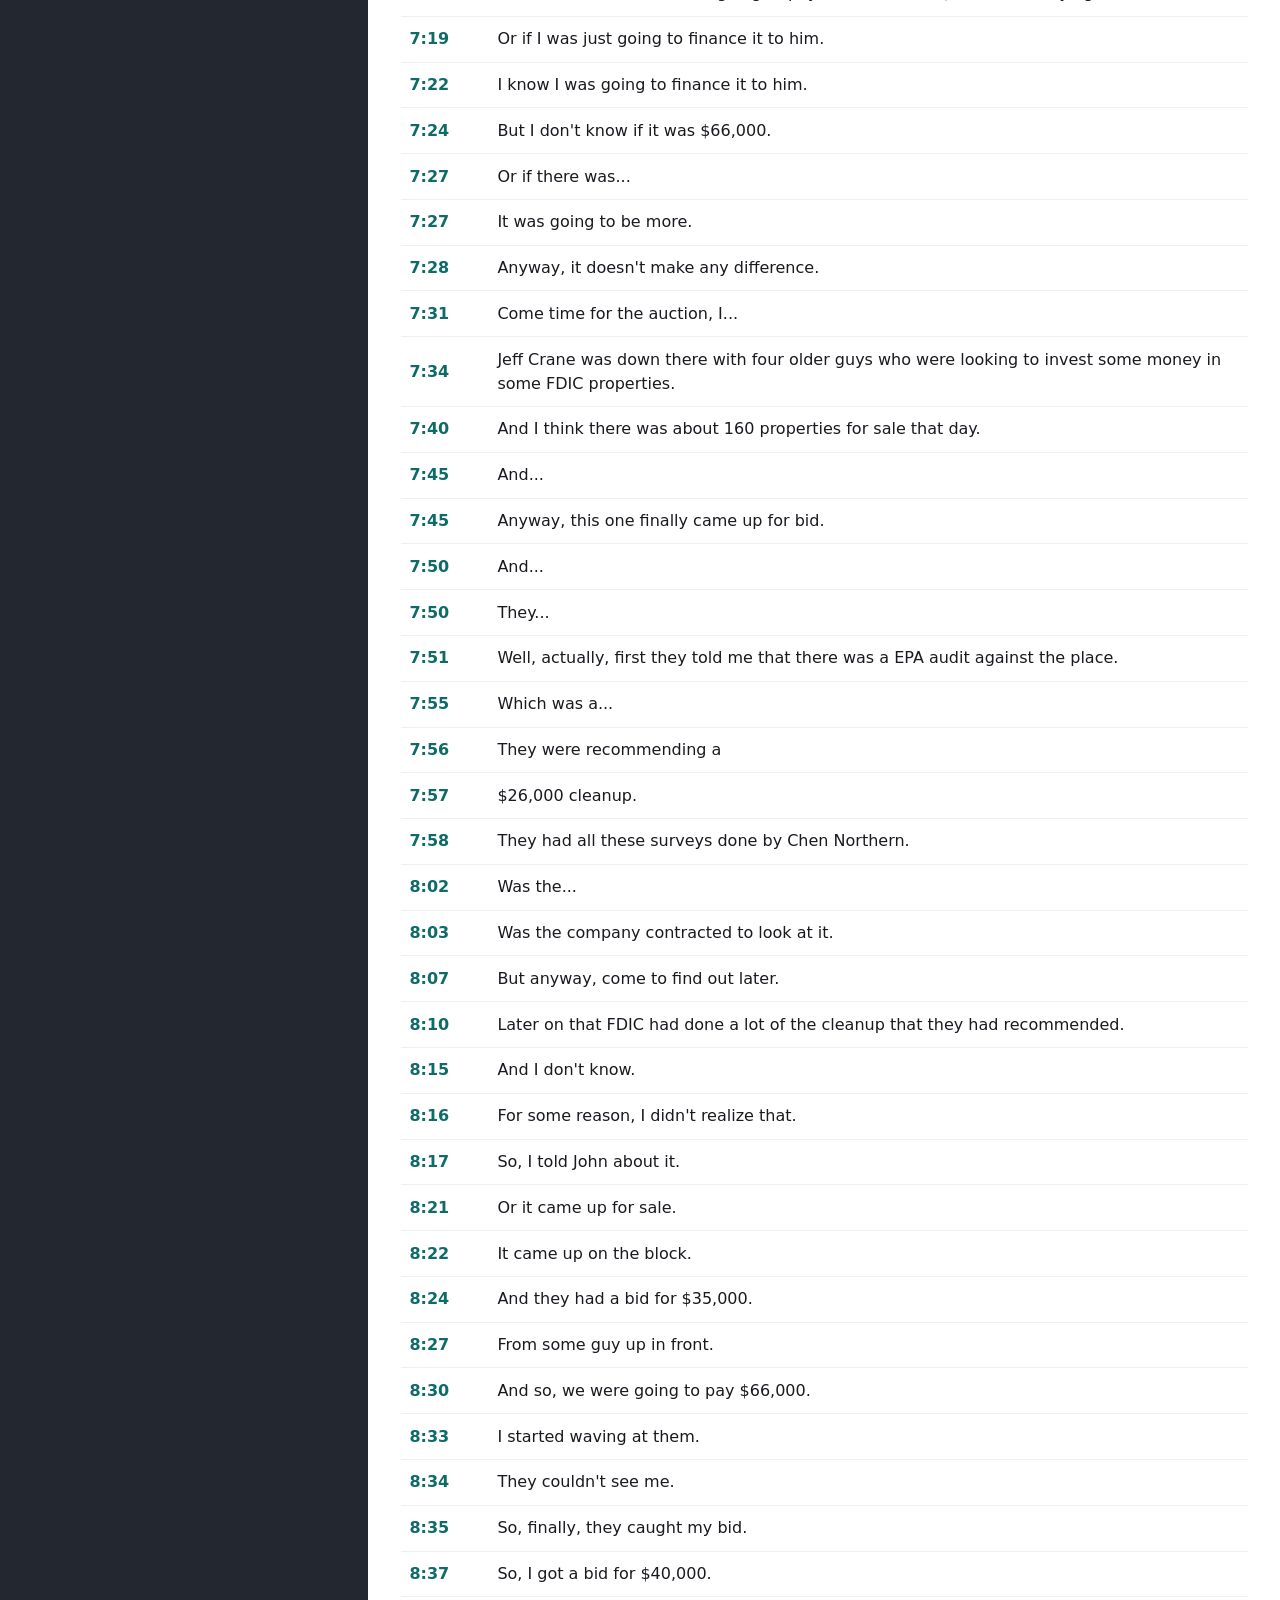
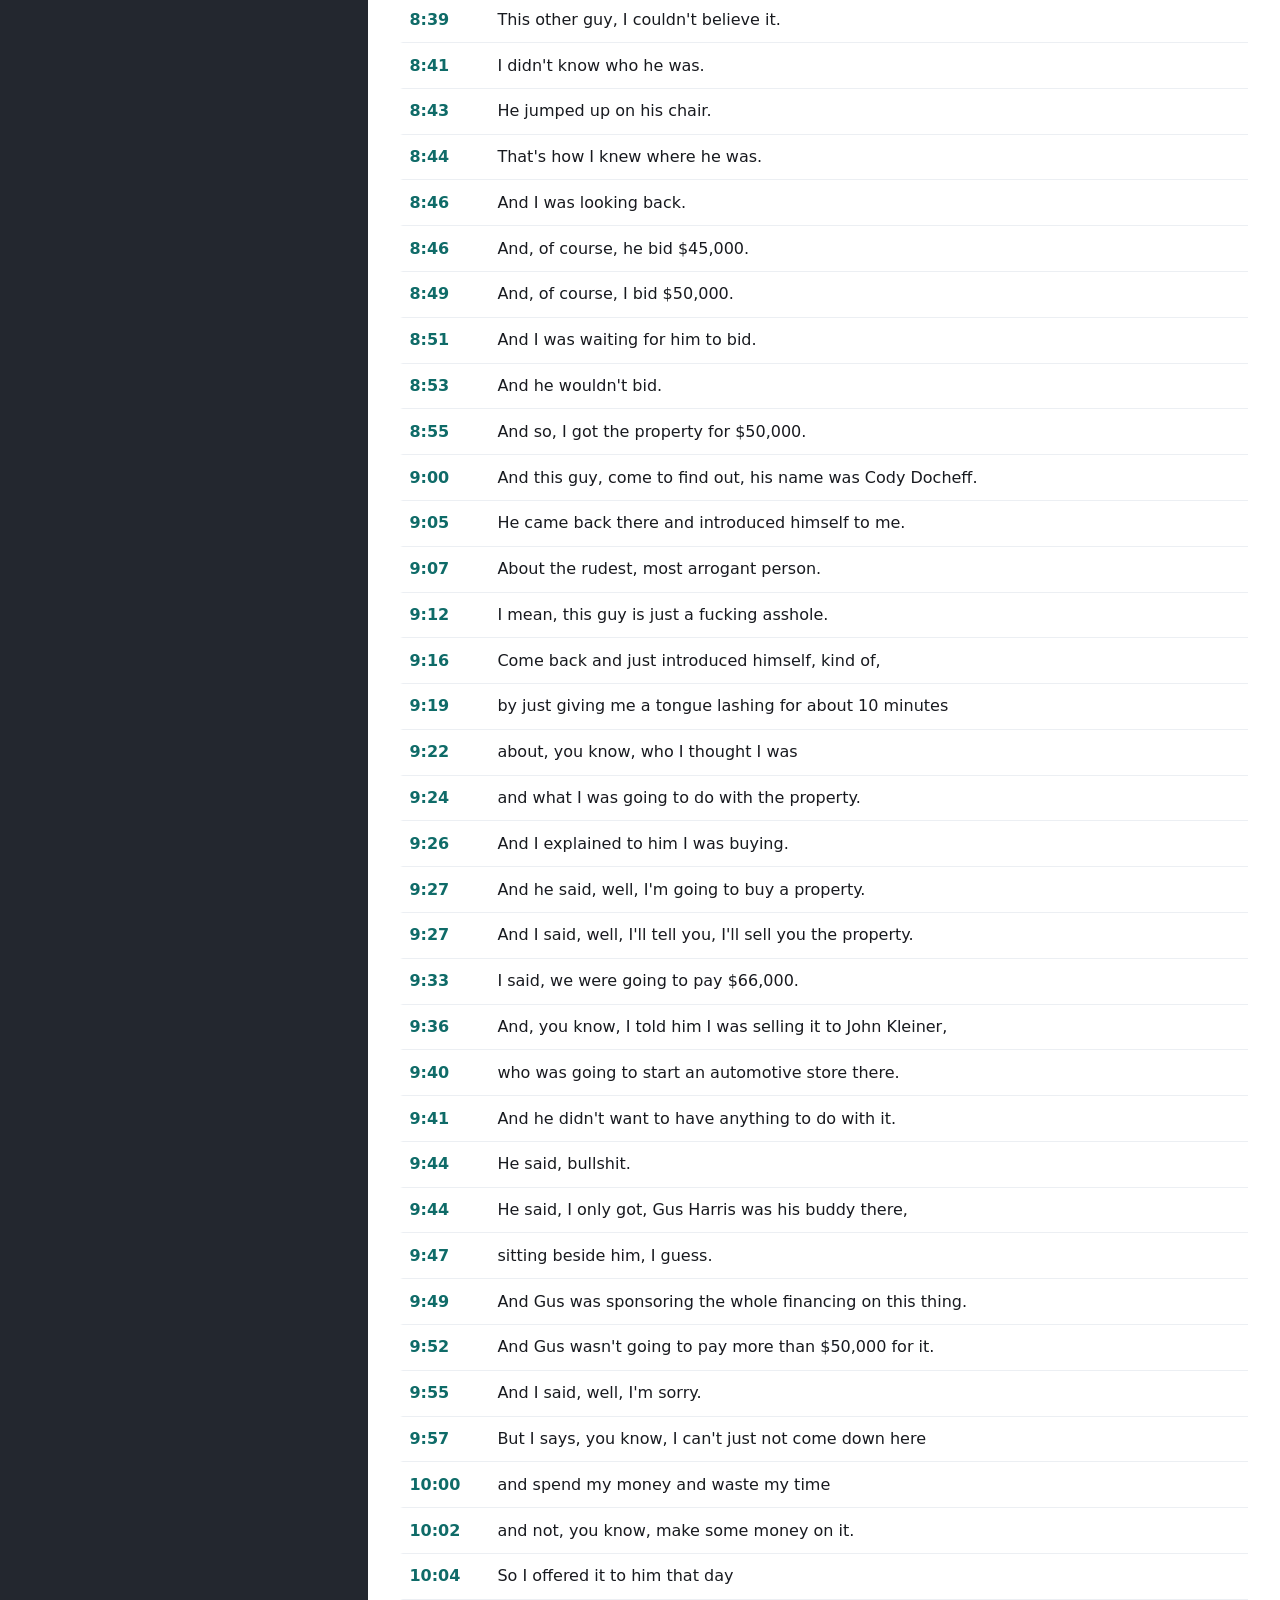
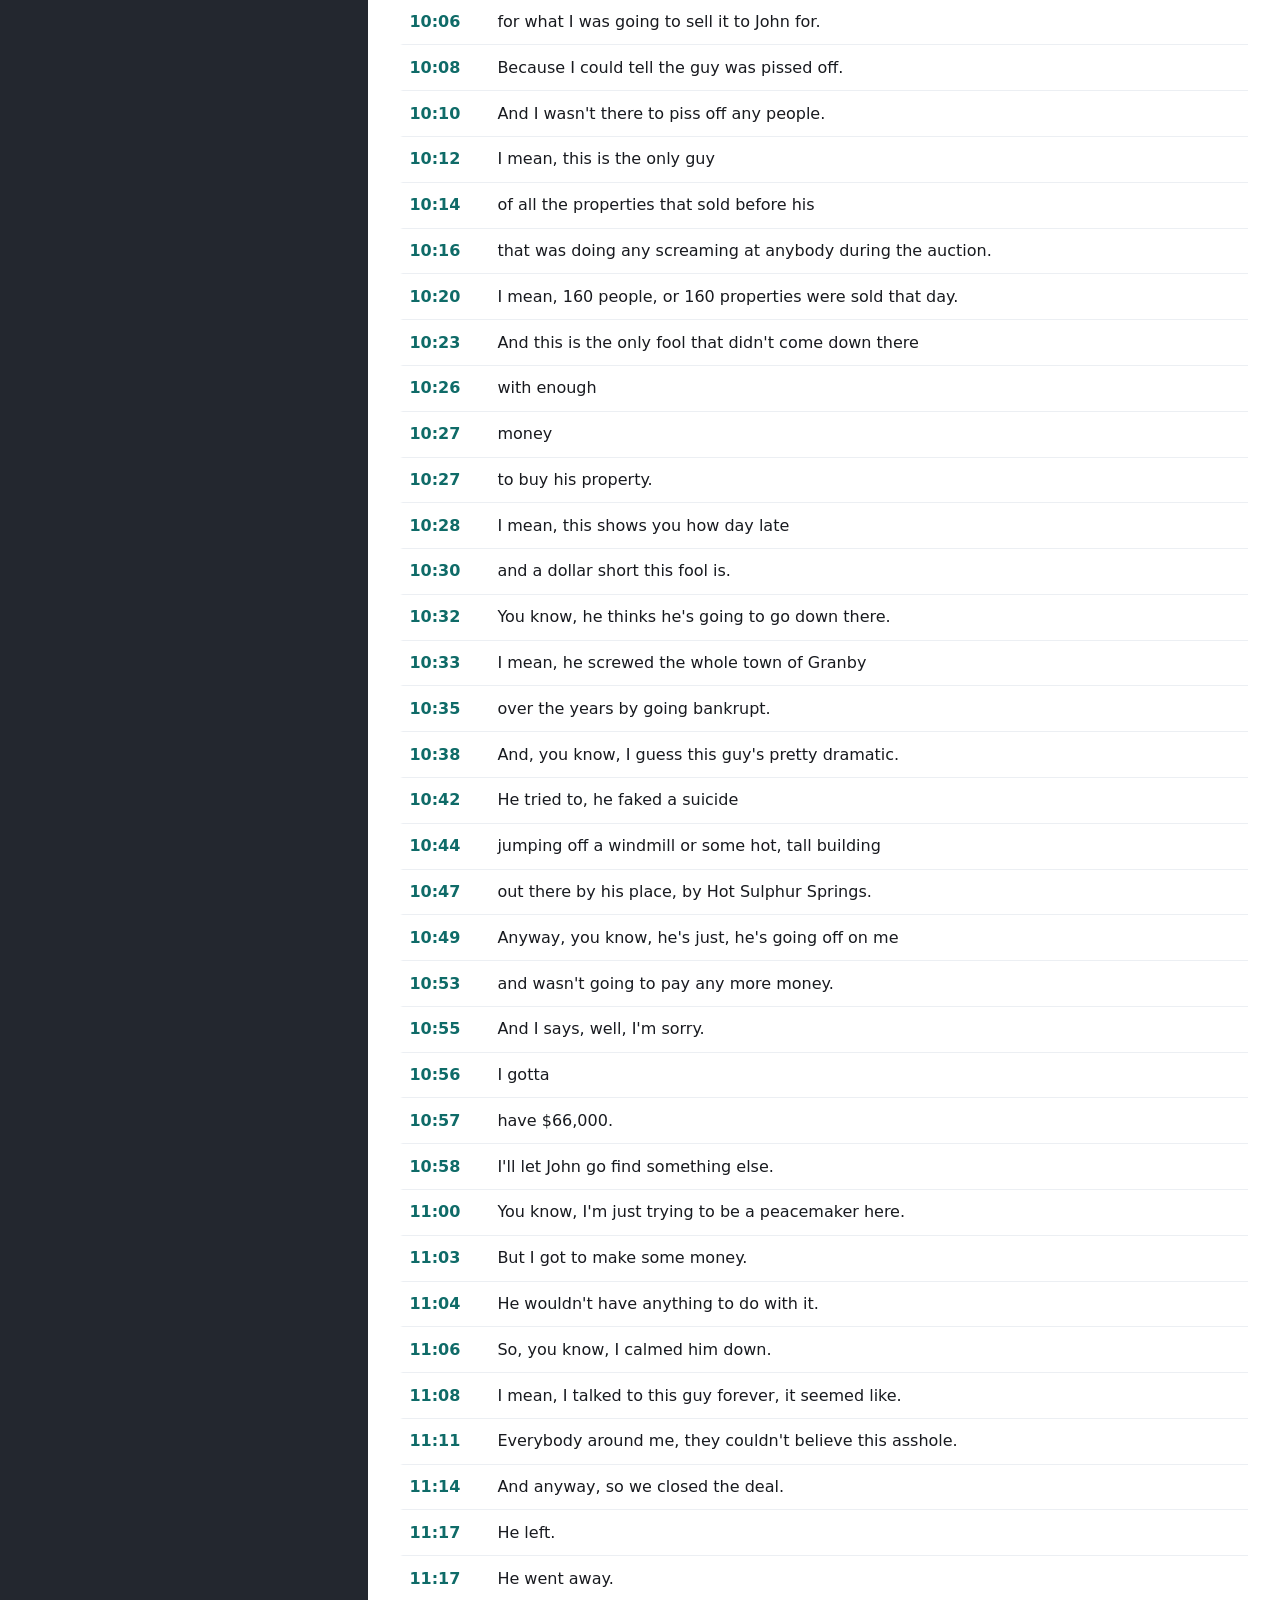
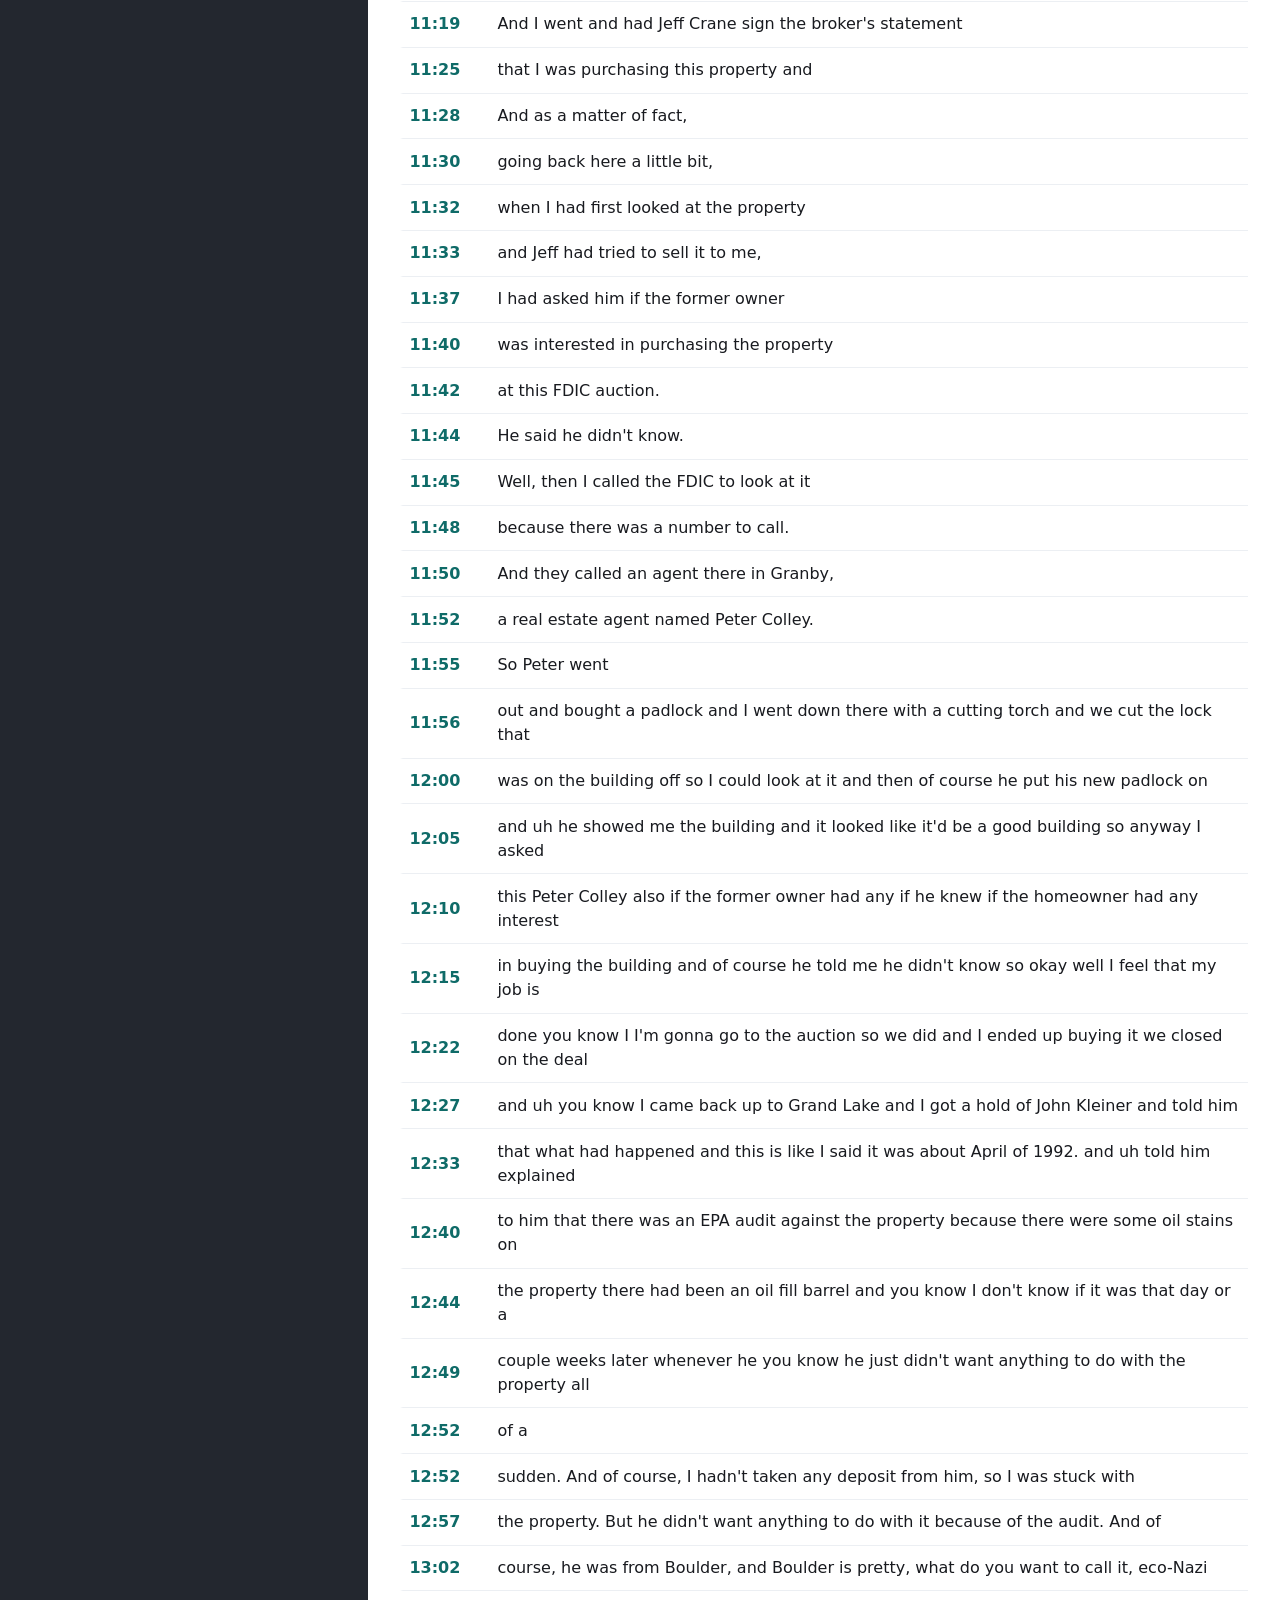
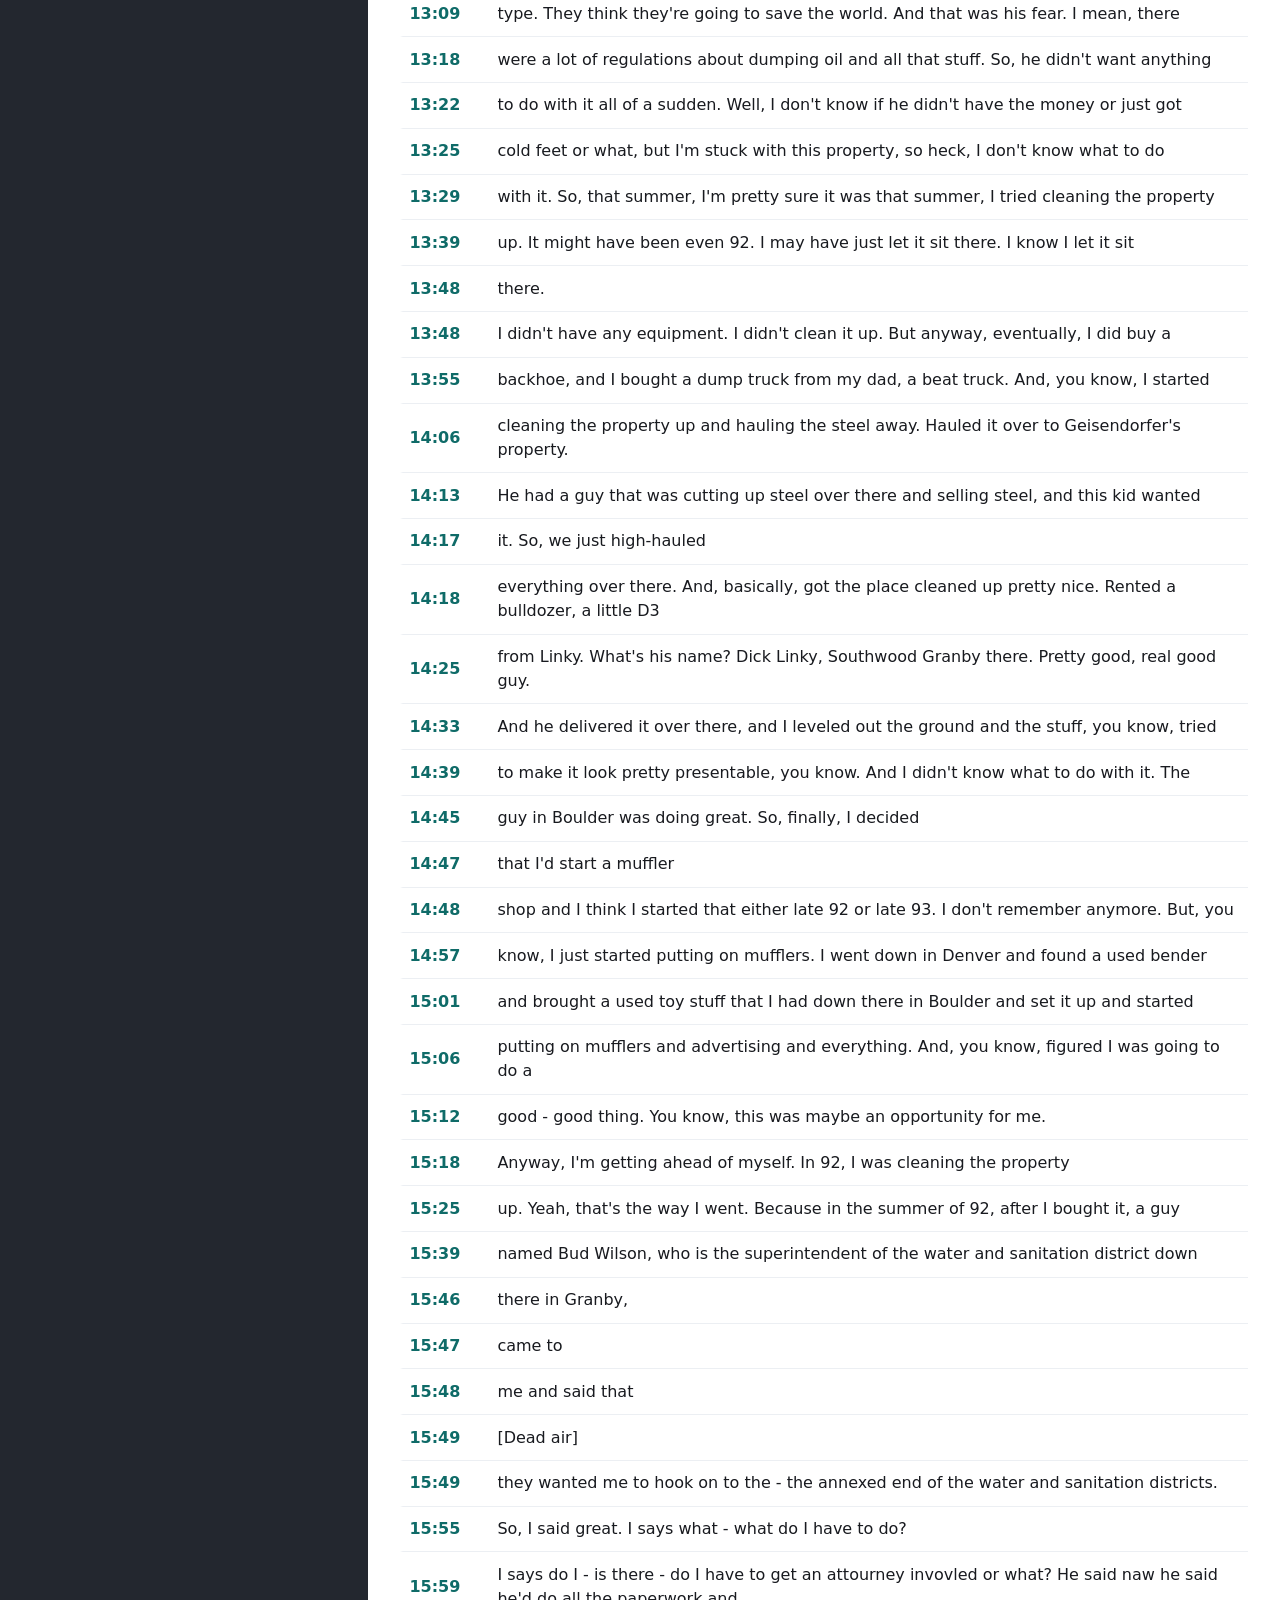
==== commit b64c1a31: "Mark WAV transcodes as unpublished" ====
--- a/index.html
+++ b/index.html
@@ -81,7 +81,7 @@
 
     <section class="bot-index" aria-label="Transcript provenance summary">
       <h2>Transcript Provenance</h2>
-      <p>Initial transcript files were produced in Buzz using Whisper Large-v3. Later edits were made by Leonard Bogard with limited human ear-checking and Codex/ChatGPT-assisted review, cleanup, and report generation. Supporting files include original transcript backups, 44.1 kHz / 16-bit WAV transcodes, the Buzz conversion screenshot, QA notes, and the Codex change report.</p>
+      <p>Initial transcript files were produced in Buzz using Whisper Large-v3. Later edits were made by Leonard Bogard with limited human ear-checking and Codex/ChatGPT-assisted review, cleanup, and report generation. Supporting files include original transcript backups, locally generated 44.1 kHz / 16-bit WAV transcodes that are intentionally not published because of file size, the Buzz conversion screenshot, QA notes, and the Codex change report.</p>
       <p><a href="provenance.html">Read the full process and authorship notes</a>.</p>
     </section>
   </main>
--- a/styles.css
+++ b/styles.css
@@ -239,6 +239,21 @@
   text-decoration: none;
 }
 
+.unpublished-resource,
+.unpublished-artifact {
+  color: var(--muted);
+  font-size: 0.86rem;
+}
+
+.unpublished-resource {
+  background: #f4f1ed;
+  border: 1px dashed #cfc6ba;
+  border-radius: 999px;
+  display: inline-flex;
+  font-weight: 800;
+  padding: 0.42rem 0.7rem;
+}
+
 .player-panel {
   background: #101317;
   padding: 1rem clamp(1rem, 3vw, 2rem);
@@ -491,7 +506,8 @@
     columns: 1;
   }
 
-  .resource-row a {
+  .resource-row a,
+  .unpublished-resource {
     flex: 1 1 auto;
     text-align: center;
   }
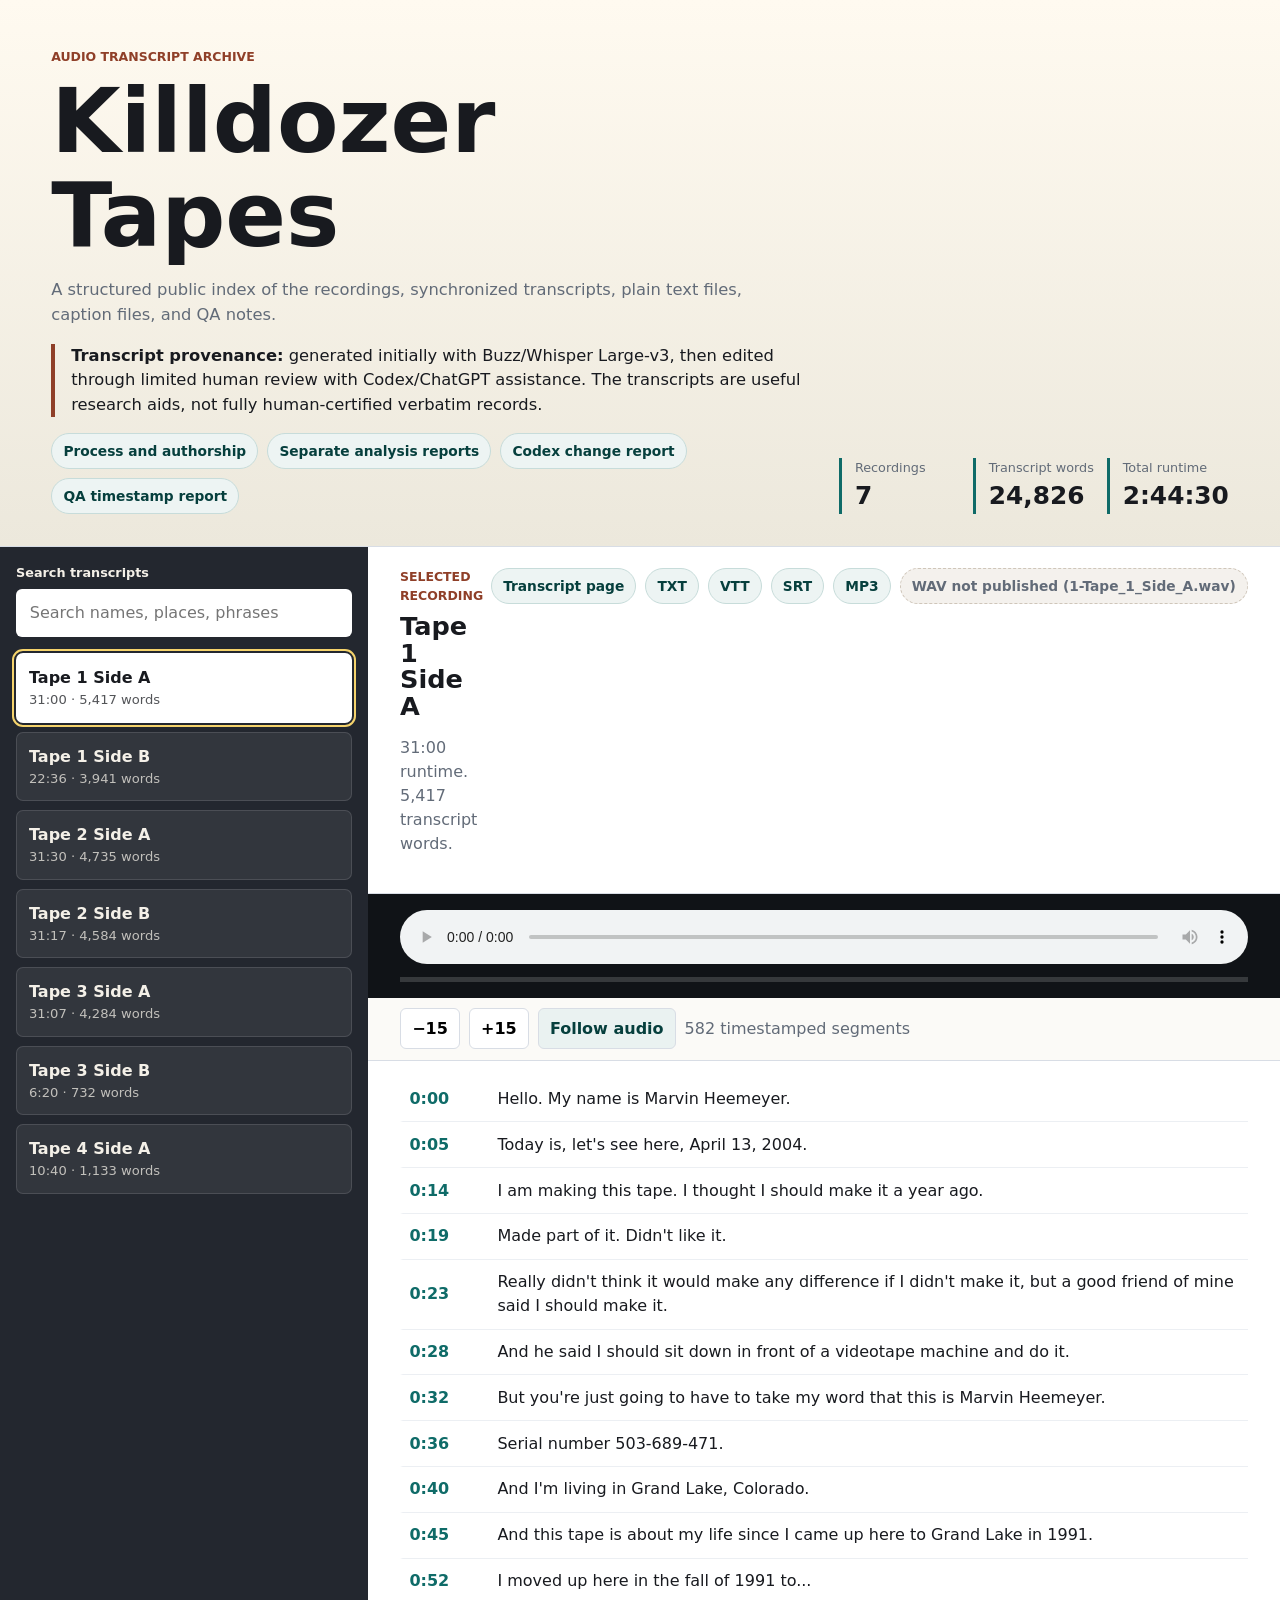
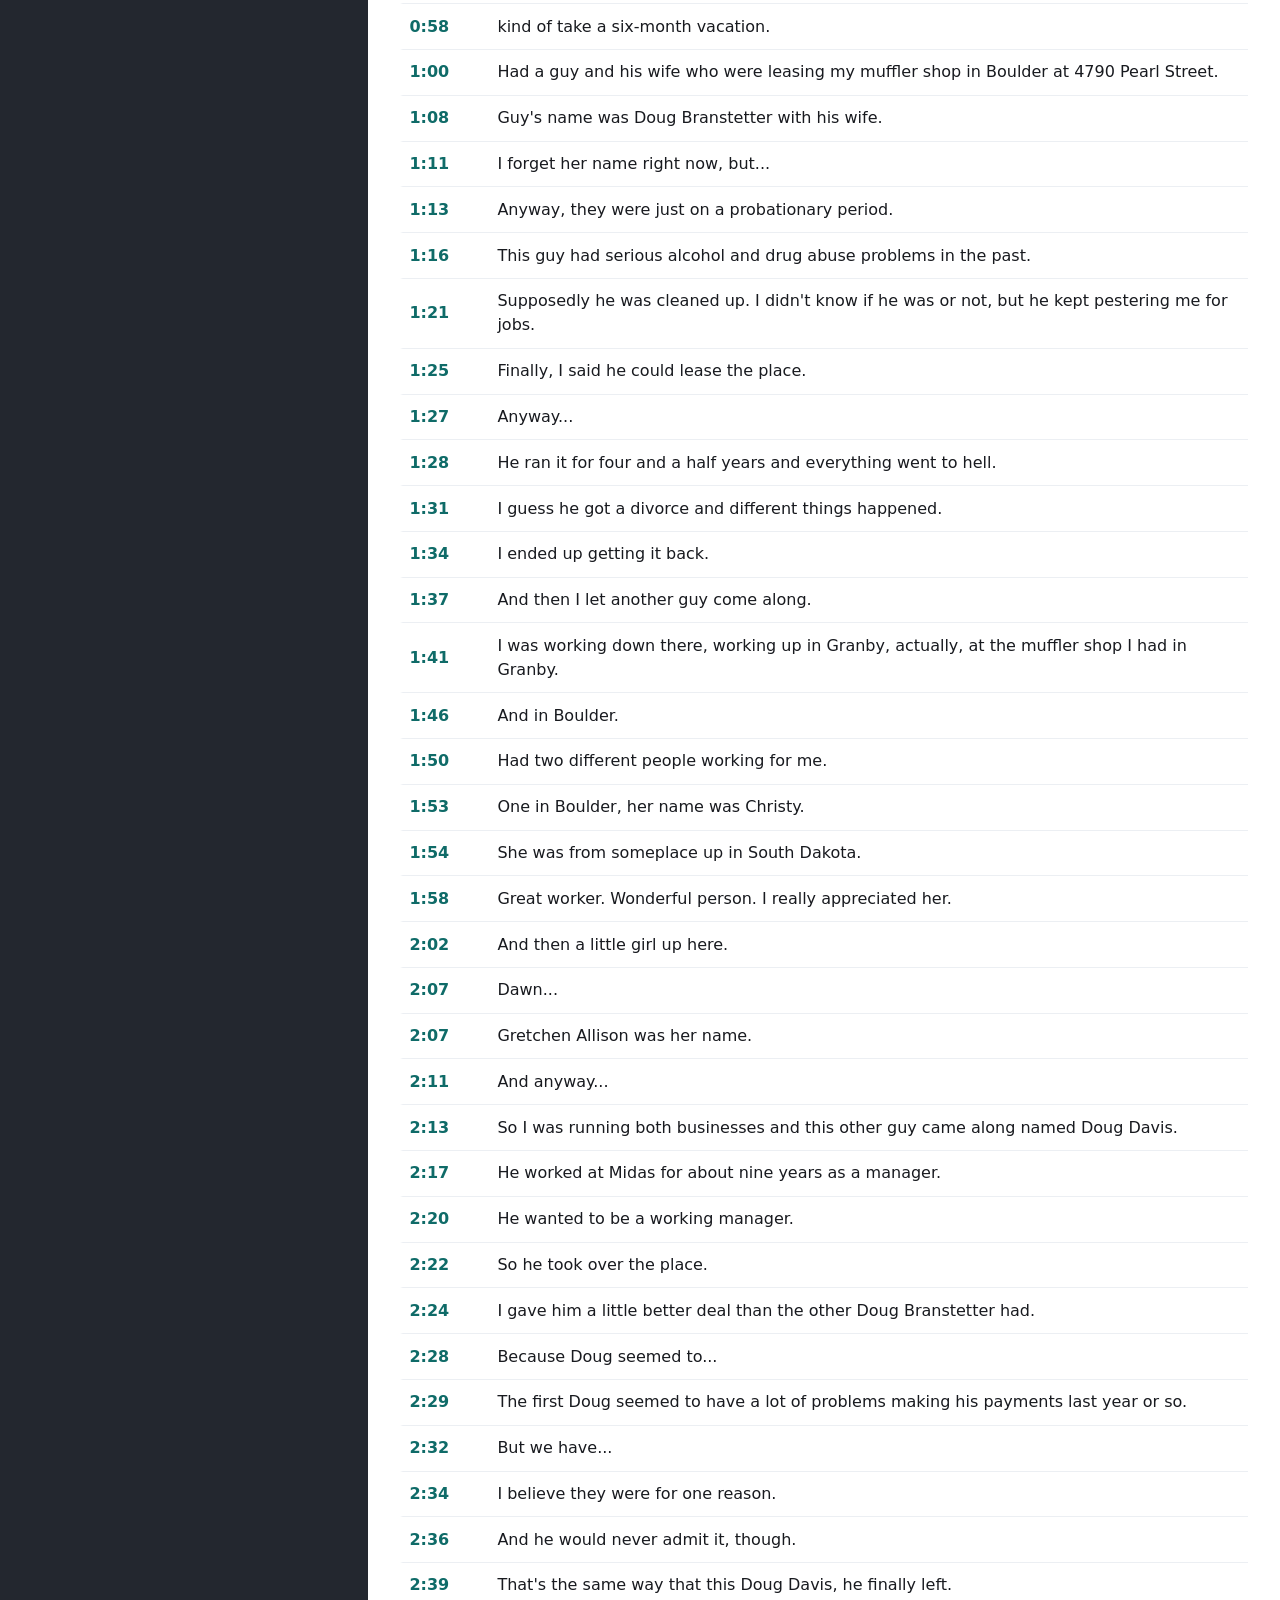
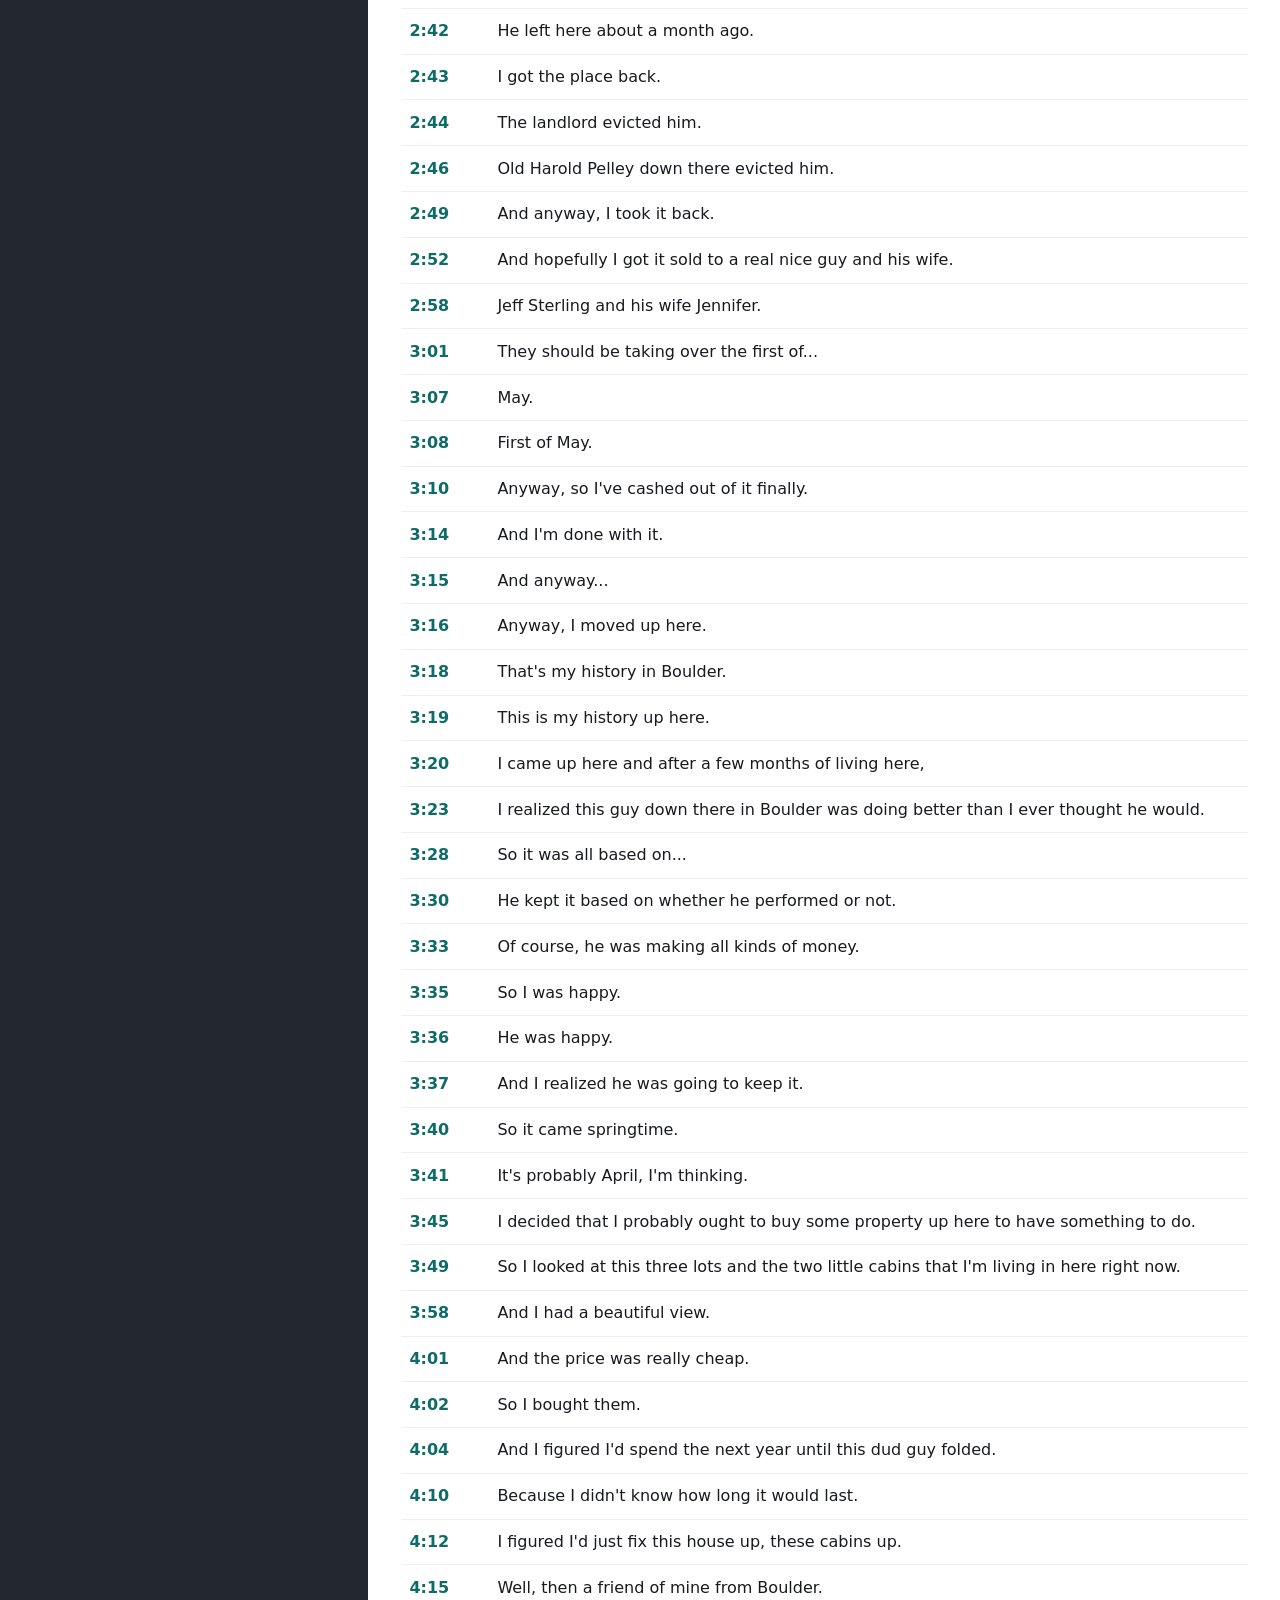
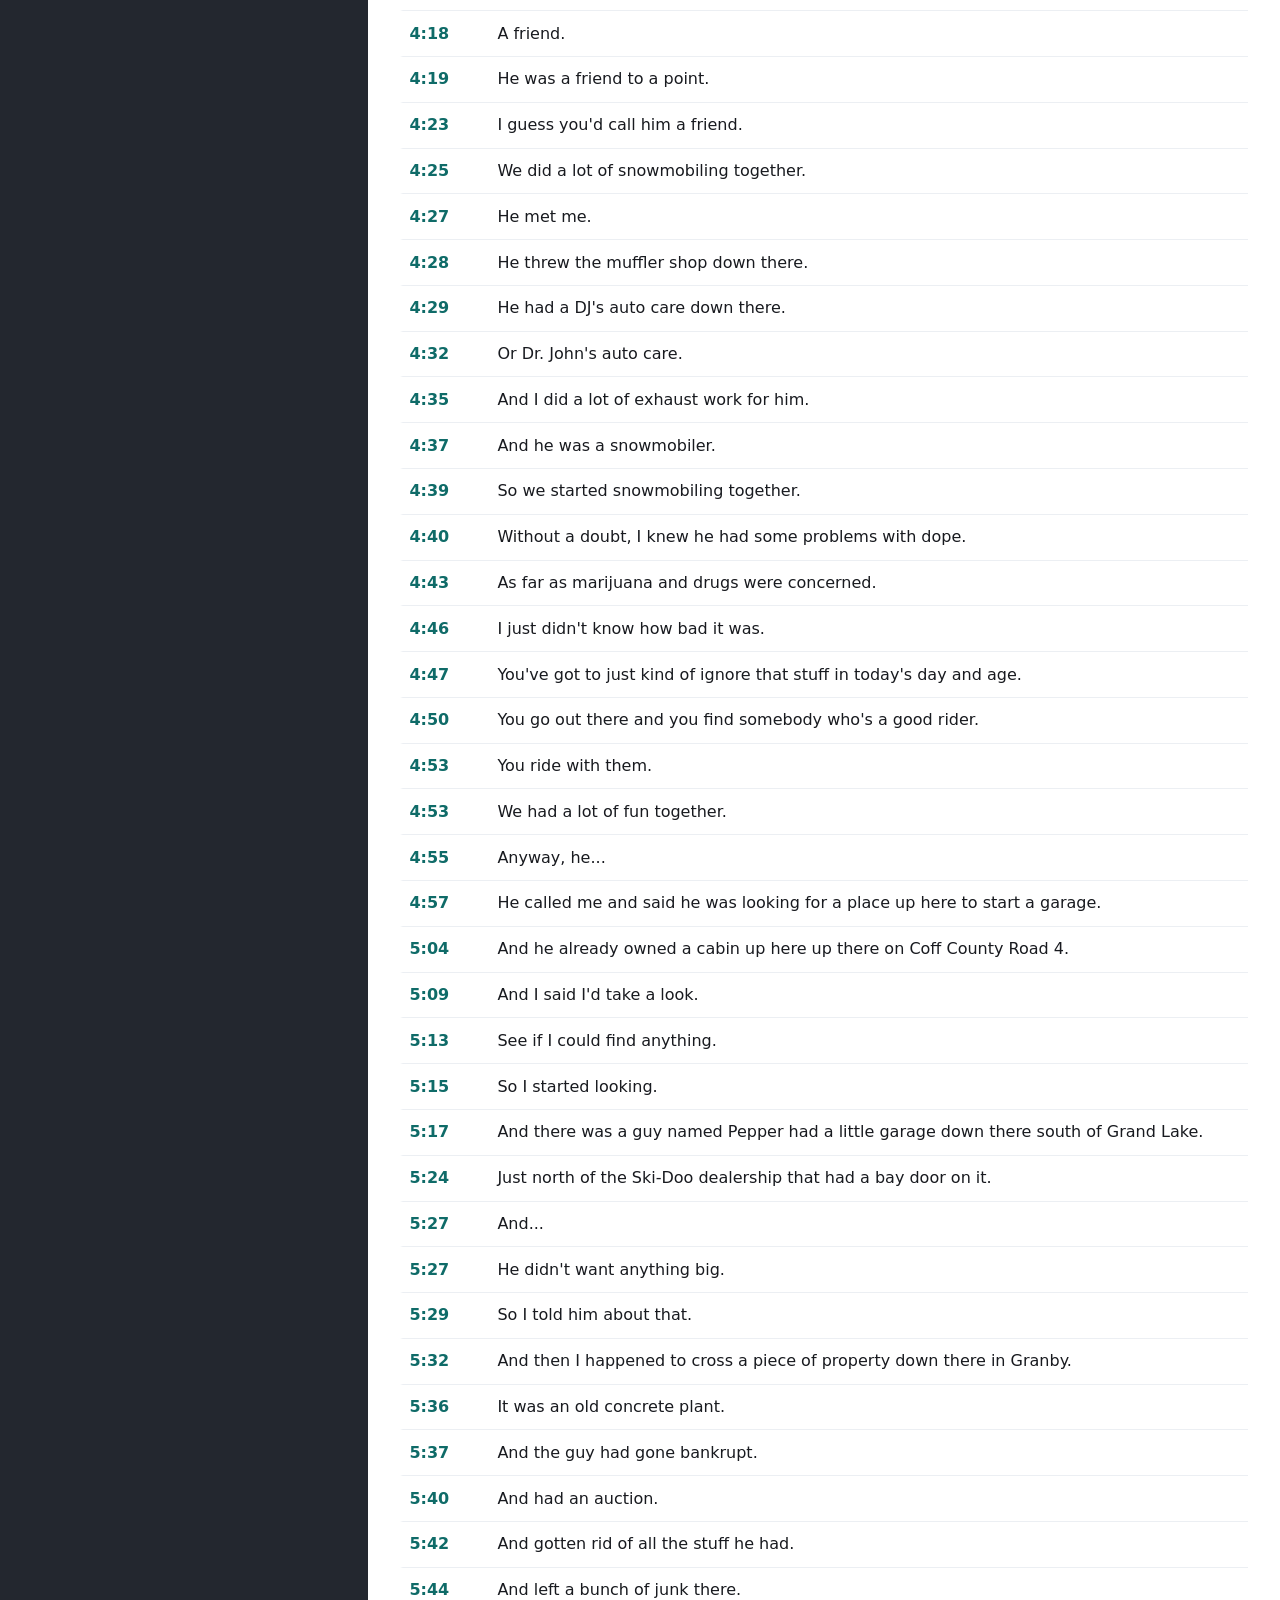
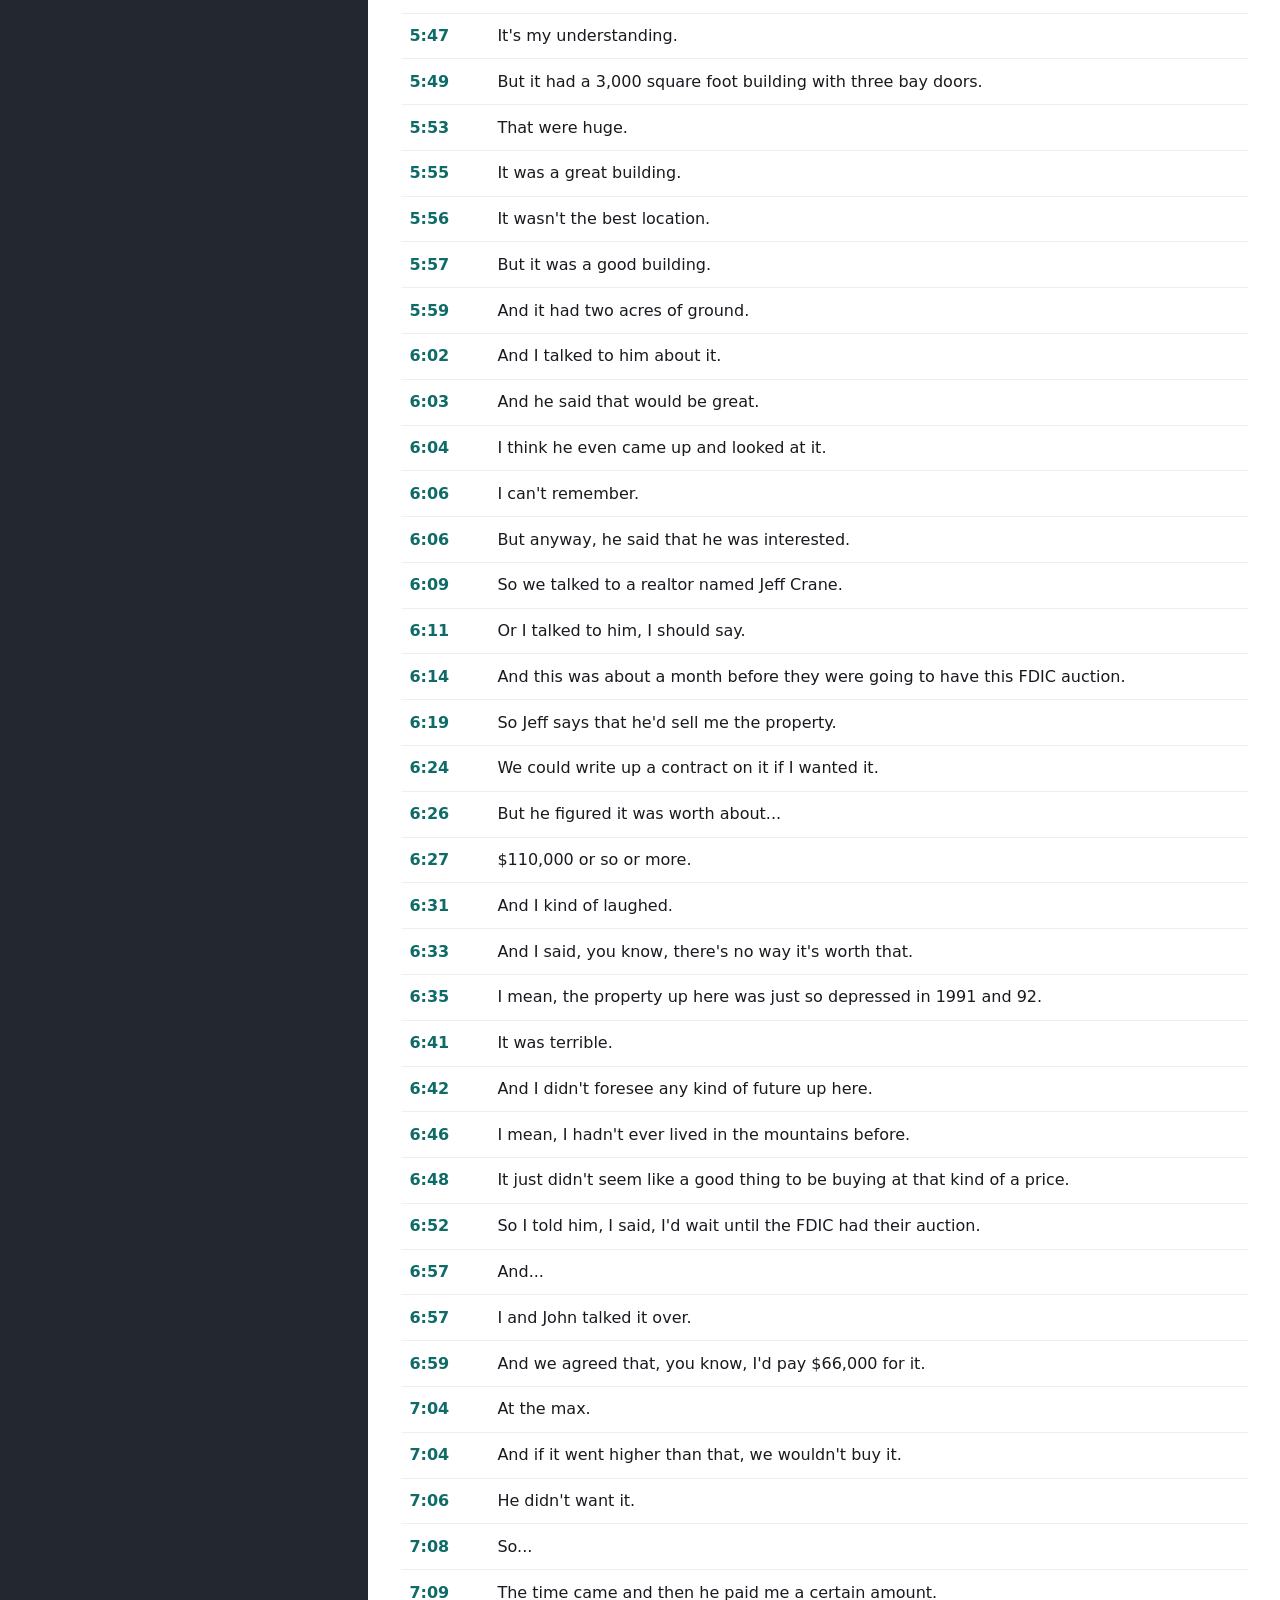
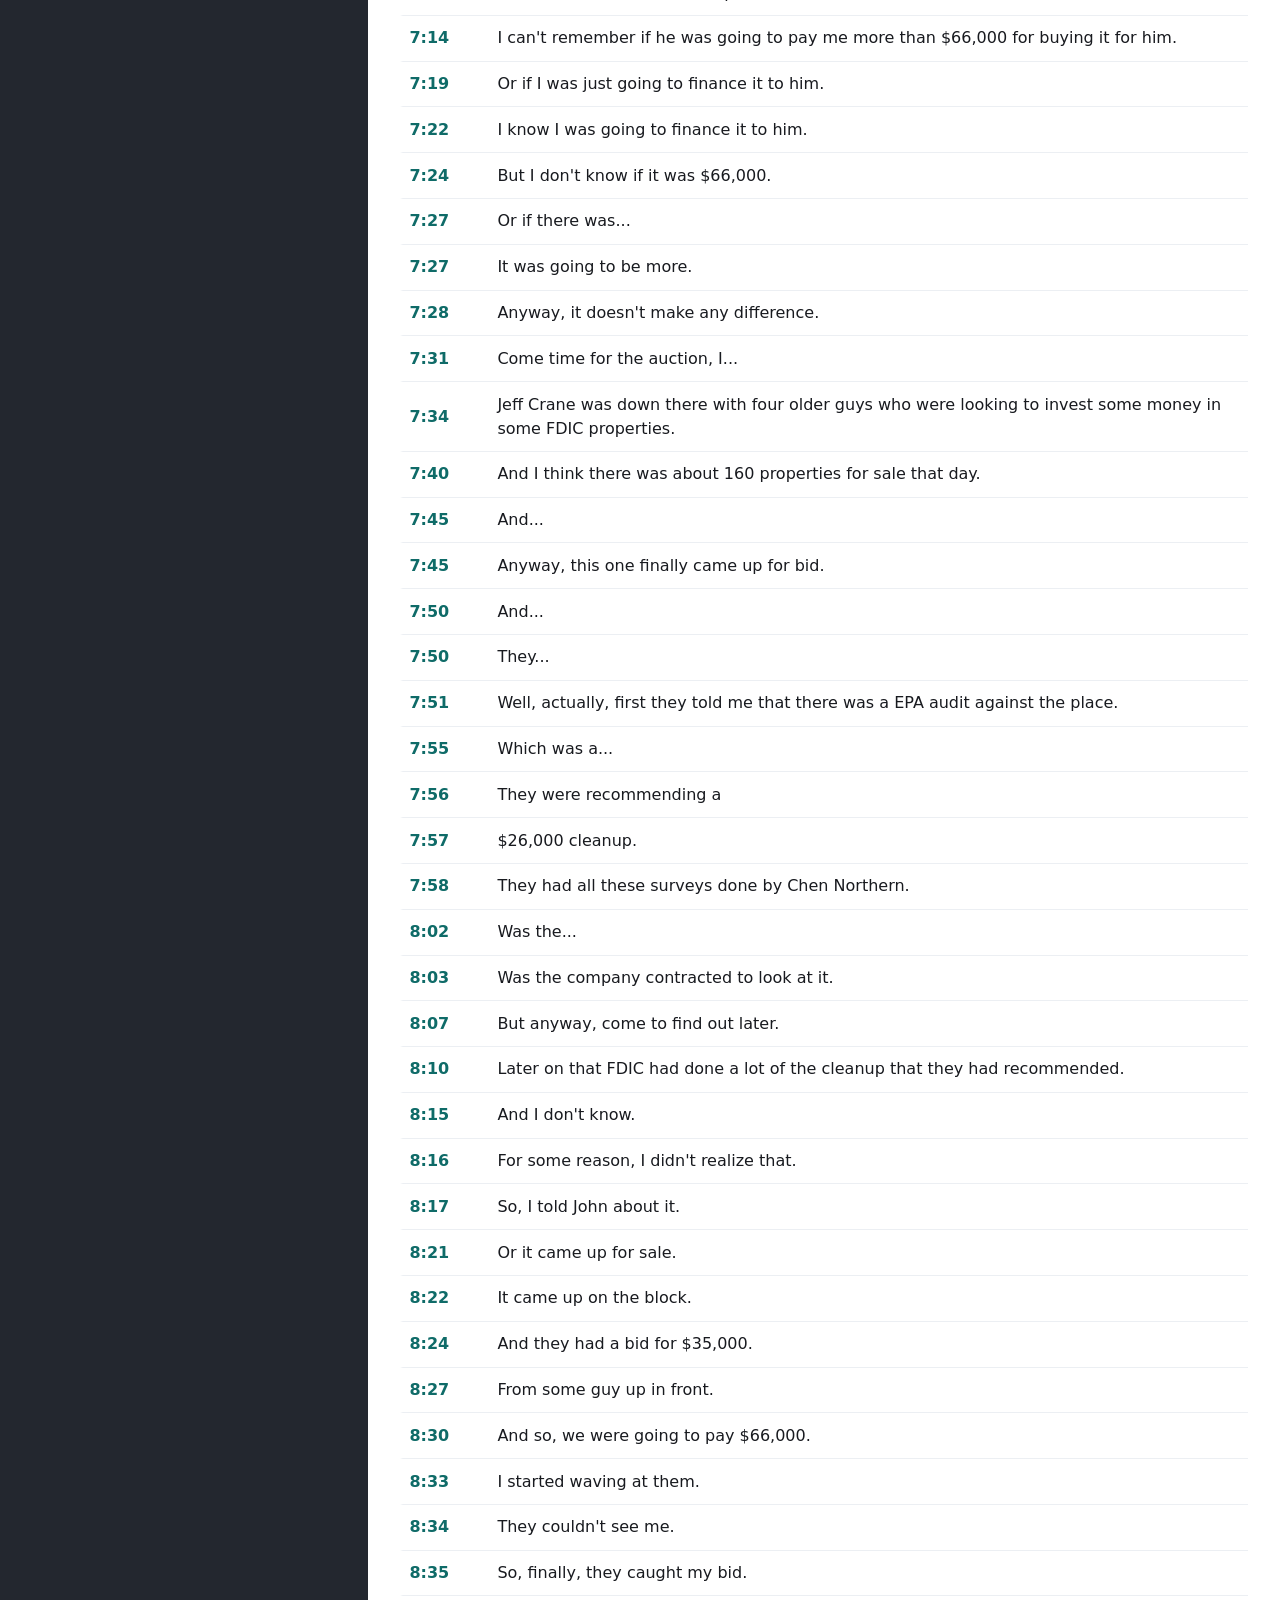
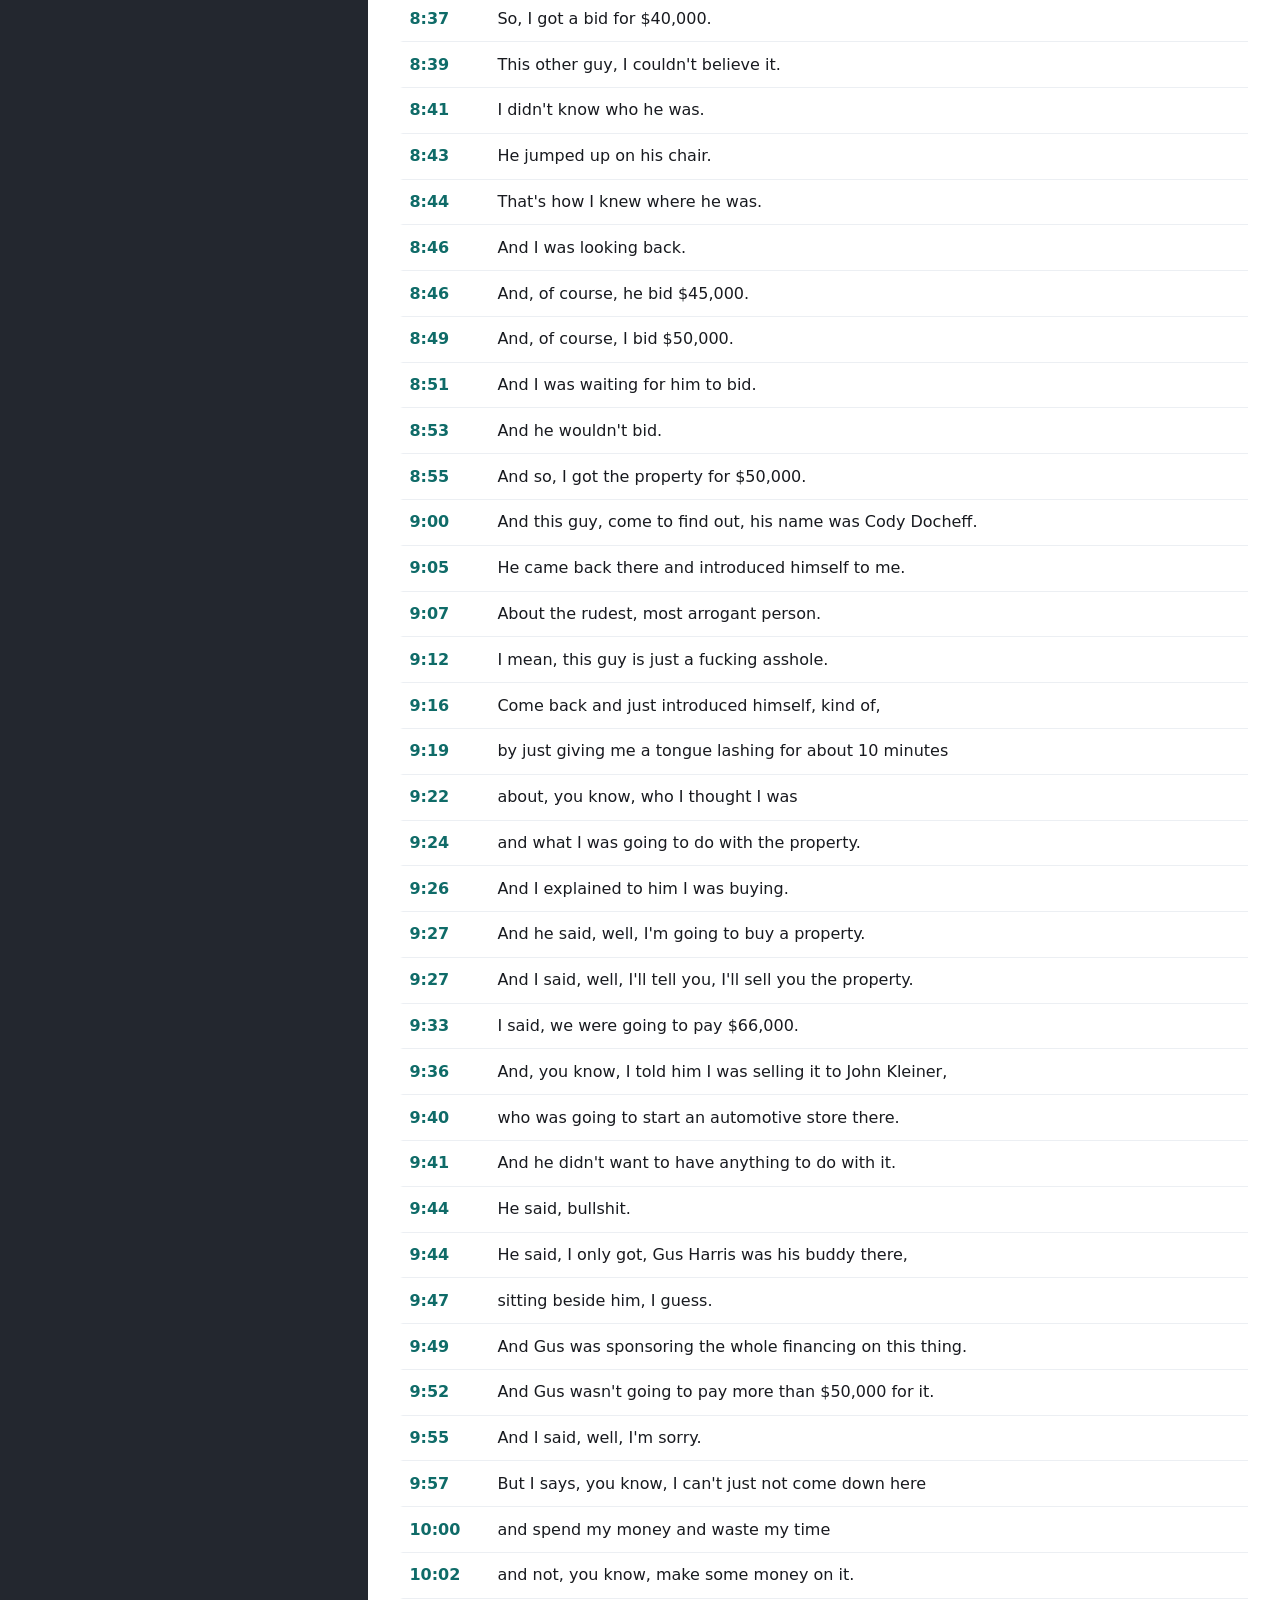
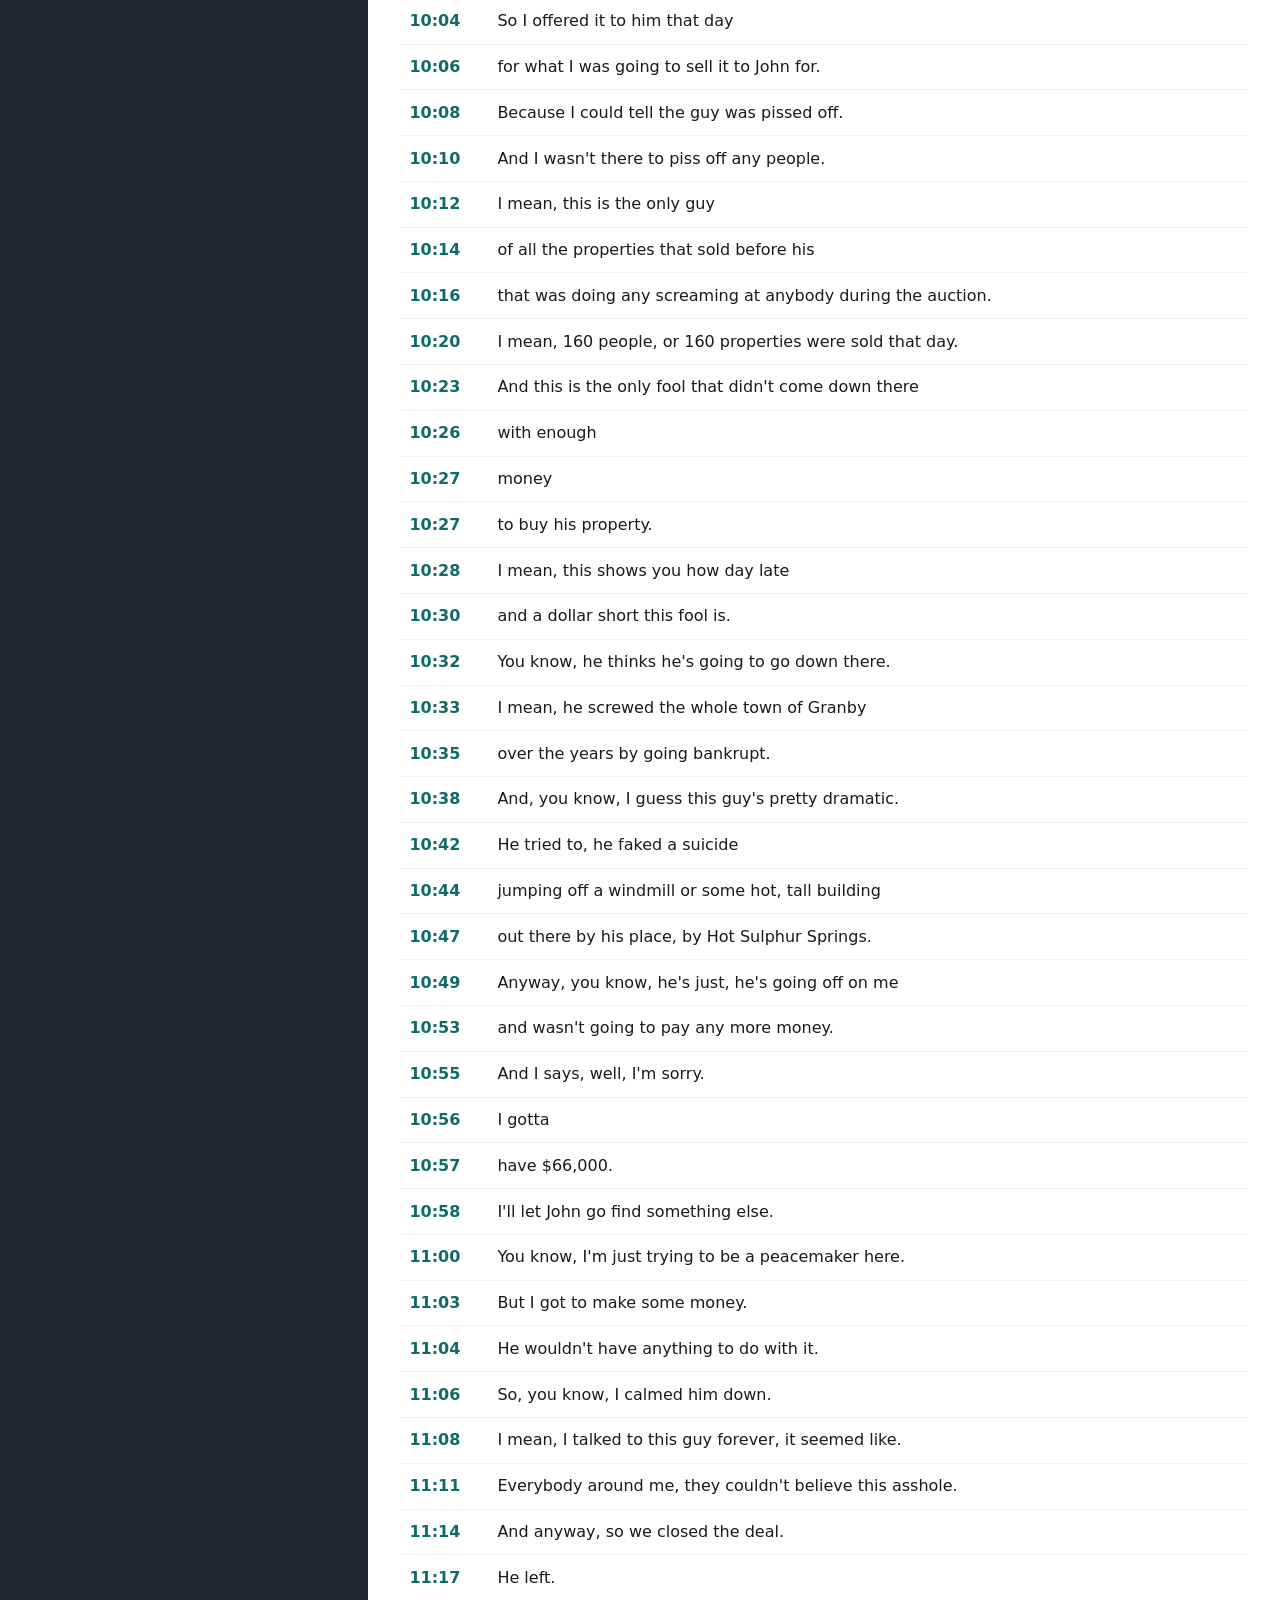
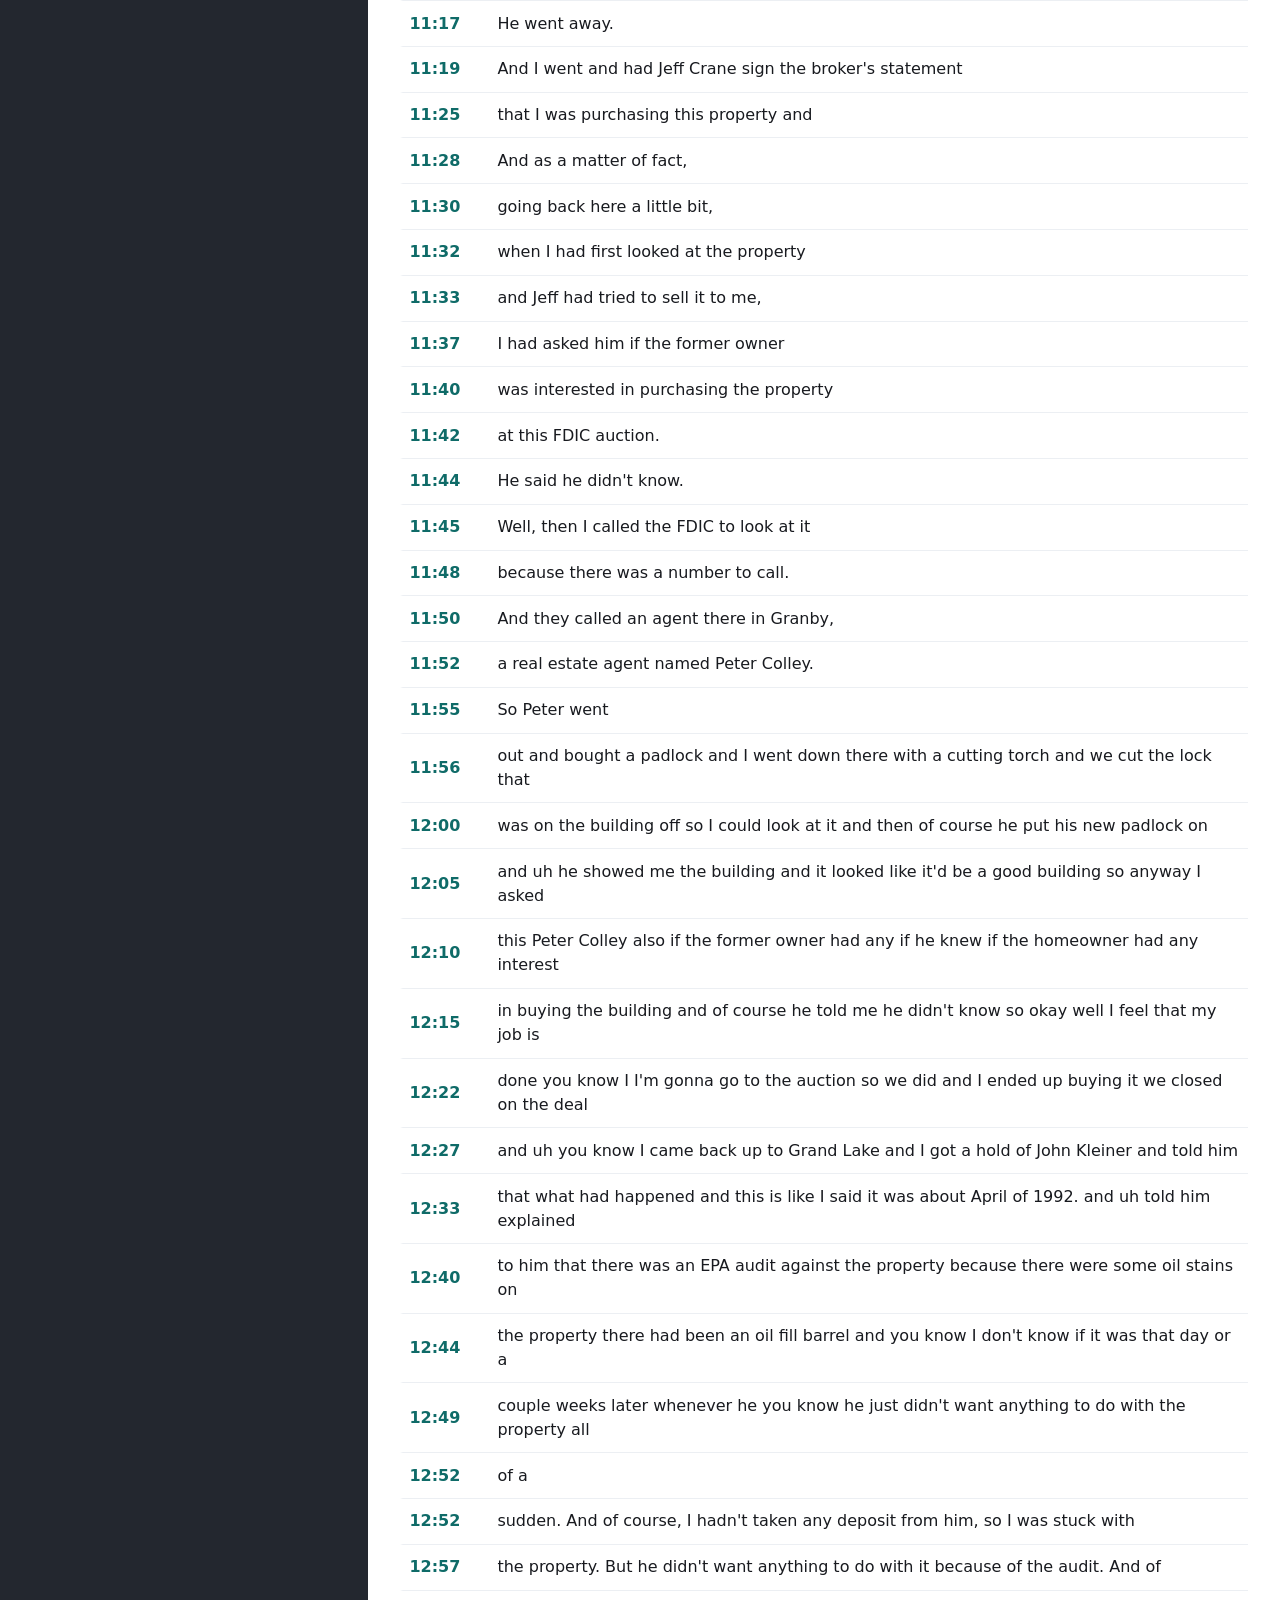
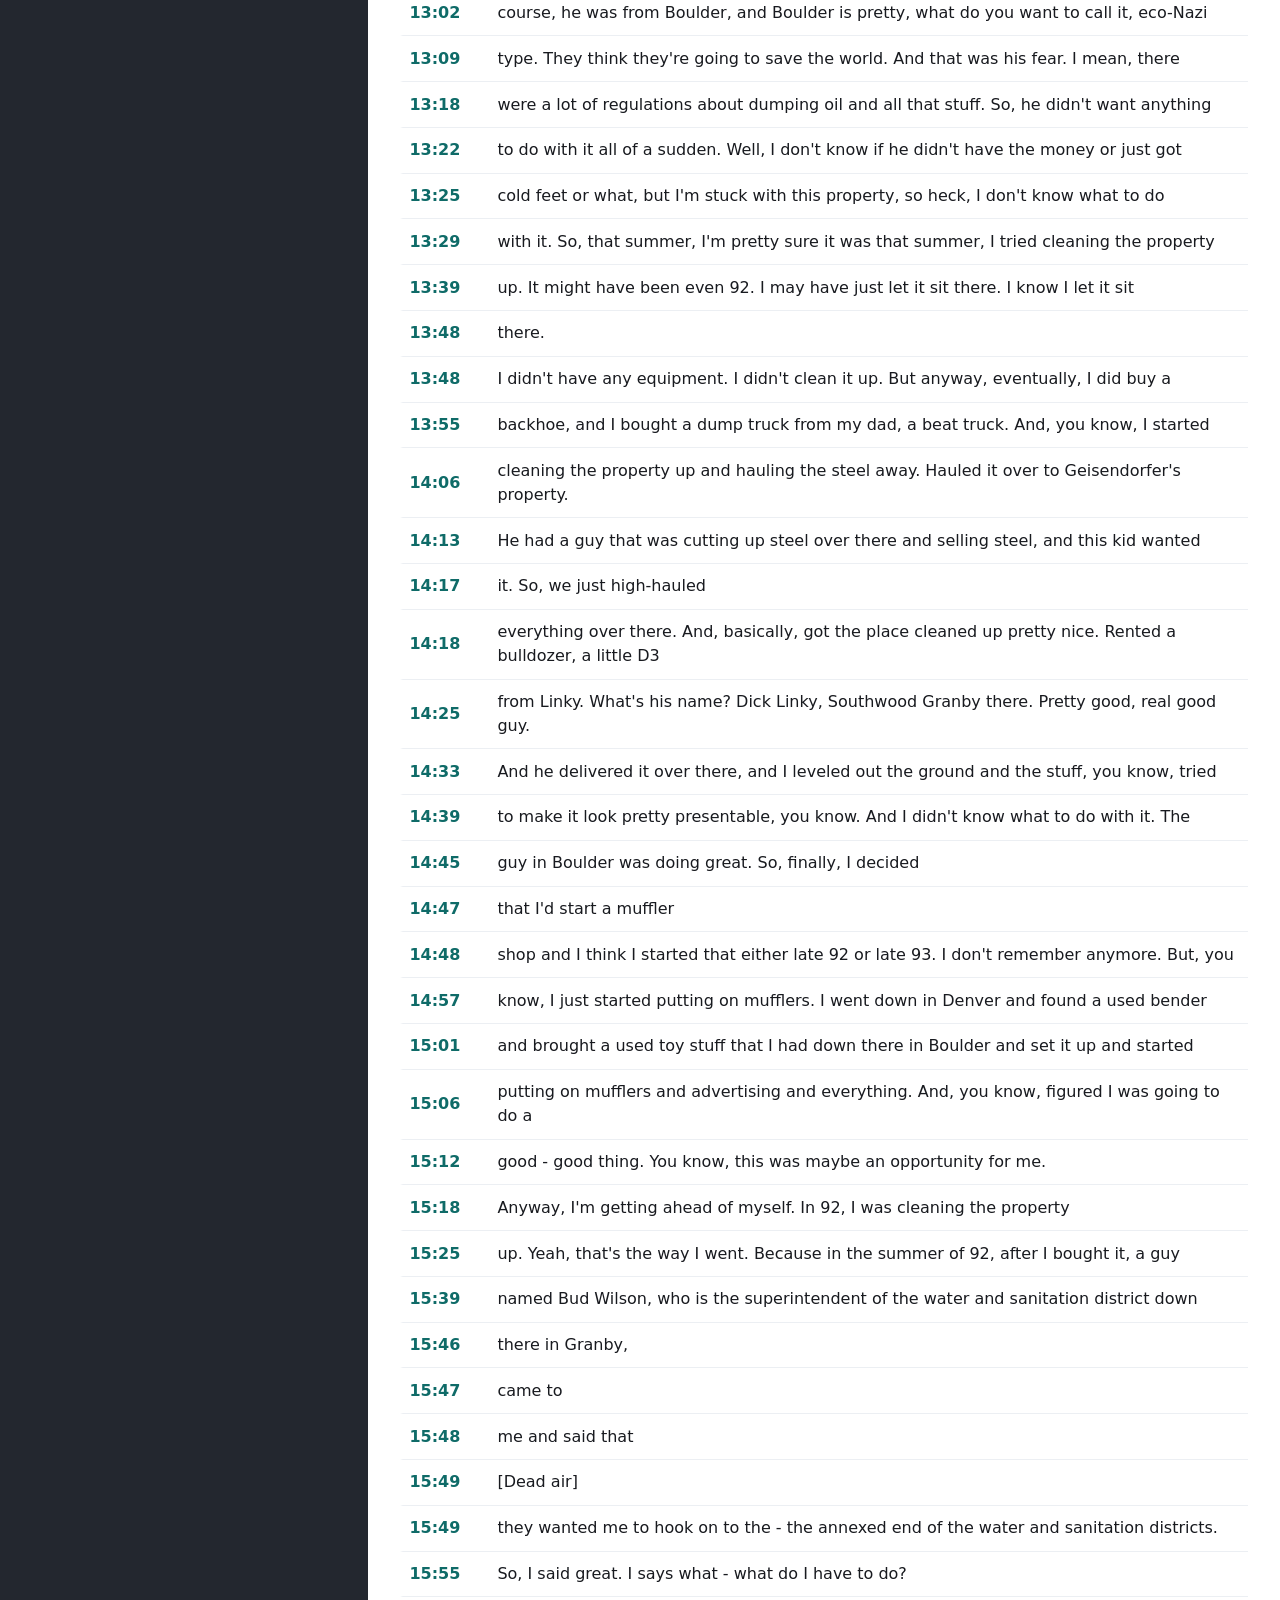
==== commit ad07985a: "Add Codex/ChatGPT Analysis/Report" ====
--- a/index.html
+++ b/index.html
@@ -19,6 +19,7 @@
         <p class="mast-copy provenance-callout"><strong>Transcript provenance:</strong> generated initially with Buzz/Whisper Large-v3, then edited through limited human review with Codex/ChatGPT assistance. The transcripts are useful research aids, not fully human-certified verbatim records.</p>
         <div class="resource-row mast-links">
           <a href="provenance.html">Process and authorship</a>
+          <a href="analysis/index.html">Separate analysis reports</a>
           <a href="Codex_Change_Report_2026-07-13.txt">Codex change report</a>
           <a href="Transcription_QA_Timestamp_Sample_Report.txt">QA timestamp report</a>
         </div>
@@ -84,6 +85,19 @@
       <p>Initial transcript files were produced in Buzz using Whisper Large-v3. Later edits were made by Leonard Bogard with limited human ear-checking and Codex/ChatGPT-assisted review, cleanup, and report generation. Supporting files include original transcript backups, locally generated 44.1 kHz / 16-bit WAV transcodes that are intentionally not published because of file size, the Buzz conversion screenshot, QA notes, and the Codex change report.</p>
       <p><a href="provenance.html">Read the full process and authorship notes</a>.</p>
     </section>
+
+    <section class="bot-index analysis-entry" aria-label="Separate analysis reports">
+      <p class="eyebrow">Separate generated report section</p>
+      <h2>Analysis Reports</h2>
+      <p><strong>These pages are not transcripts and are not part of the core transcript archive.</strong> They are Codex/ChatGPT-generated analysis reports derived from the tape transcripts. The timeline intentionally steel-mans Marvin Heemeyer's grievance narrative where the transcripts leave ordering ambiguity, while still avoiding claims he does not make.</p>
+      <p>Use the reports as interpretive aids only; quote and cite the transcript pages or audio for primary-source work.</p>
+      <div class="resource-row">
+        <a href="analysis/index.html">Analysis index</a>
+        <a href="analysis/timeline.html">Steel-manned timeline</a>
+        <a href="analysis/grievances.html">Grievance map</a>
+        <a href="analysis/persons-entities.html">Persons and entities</a>
+      </div>
+    </section>
   </main>
   <noscript>
     <main class="transcript-document">
@@ -98,6 +112,7 @@
         <li><a href="transcripts/tape-3-side-b.html">Tape 3 Side B transcript</a></li>
         <li><a href="transcripts/tape-4-side-a.html">Tape 4 Side A transcript</a></li>
       </ul>
+      <p>Separate Codex/ChatGPT-generated analysis reports are available at <a href="analysis/index.html">analysis/index.html</a>. They are not transcripts or primary-source material.</p>
     </main>
   </noscript>
   <script src="app.js" defer></script>
--- a/styles.css
+++ b/styles.css
@@ -398,6 +398,52 @@
   padding: 0.9rem 1rem;
 }
 
+.analysis-entry {
+  background: #fffdf8;
+}
+
+.analysis-warning {
+  background: #fff8df;
+  border: 1px solid #d8a63a;
+  border-left: 5px solid var(--accent-2);
+  border-radius: 7px;
+  margin: 1rem 0 1.25rem;
+  padding: 0.95rem 1rem;
+}
+
+.analysis-nav {
+  border-bottom: 1px solid var(--line);
+  margin-bottom: 1.5rem;
+  padding-bottom: 1rem;
+}
+
+.analysis-card-grid {
+  display: grid;
+  gap: 1rem;
+  grid-template-columns: repeat(3, minmax(0, 1fr));
+}
+
+.analysis-card {
+  background: #fff;
+  border: 1px solid var(--line);
+  border-radius: 7px;
+  padding: 1rem;
+}
+
+.analysis-card h2 {
+  font-size: 1.15rem;
+}
+
+.analysis-document h1 {
+  font-size: clamp(2rem, 5vw, 3.8rem);
+  margin-bottom: 1rem;
+}
+
+.analysis-document h3 {
+  font-size: 1.05rem;
+  margin-bottom: 0.45rem;
+}
+
 .crawler-transcript p {
   margin: 0;
   padding: 0.55rem 0;
@@ -489,6 +535,10 @@
   .recording-list {
     grid-template-columns: repeat(2, minmax(0, 1fr));
   }
+
+  .analysis-card-grid {
+    grid-template-columns: 1fr;
+  }
 }
 
 @media (max-width: 620px) {
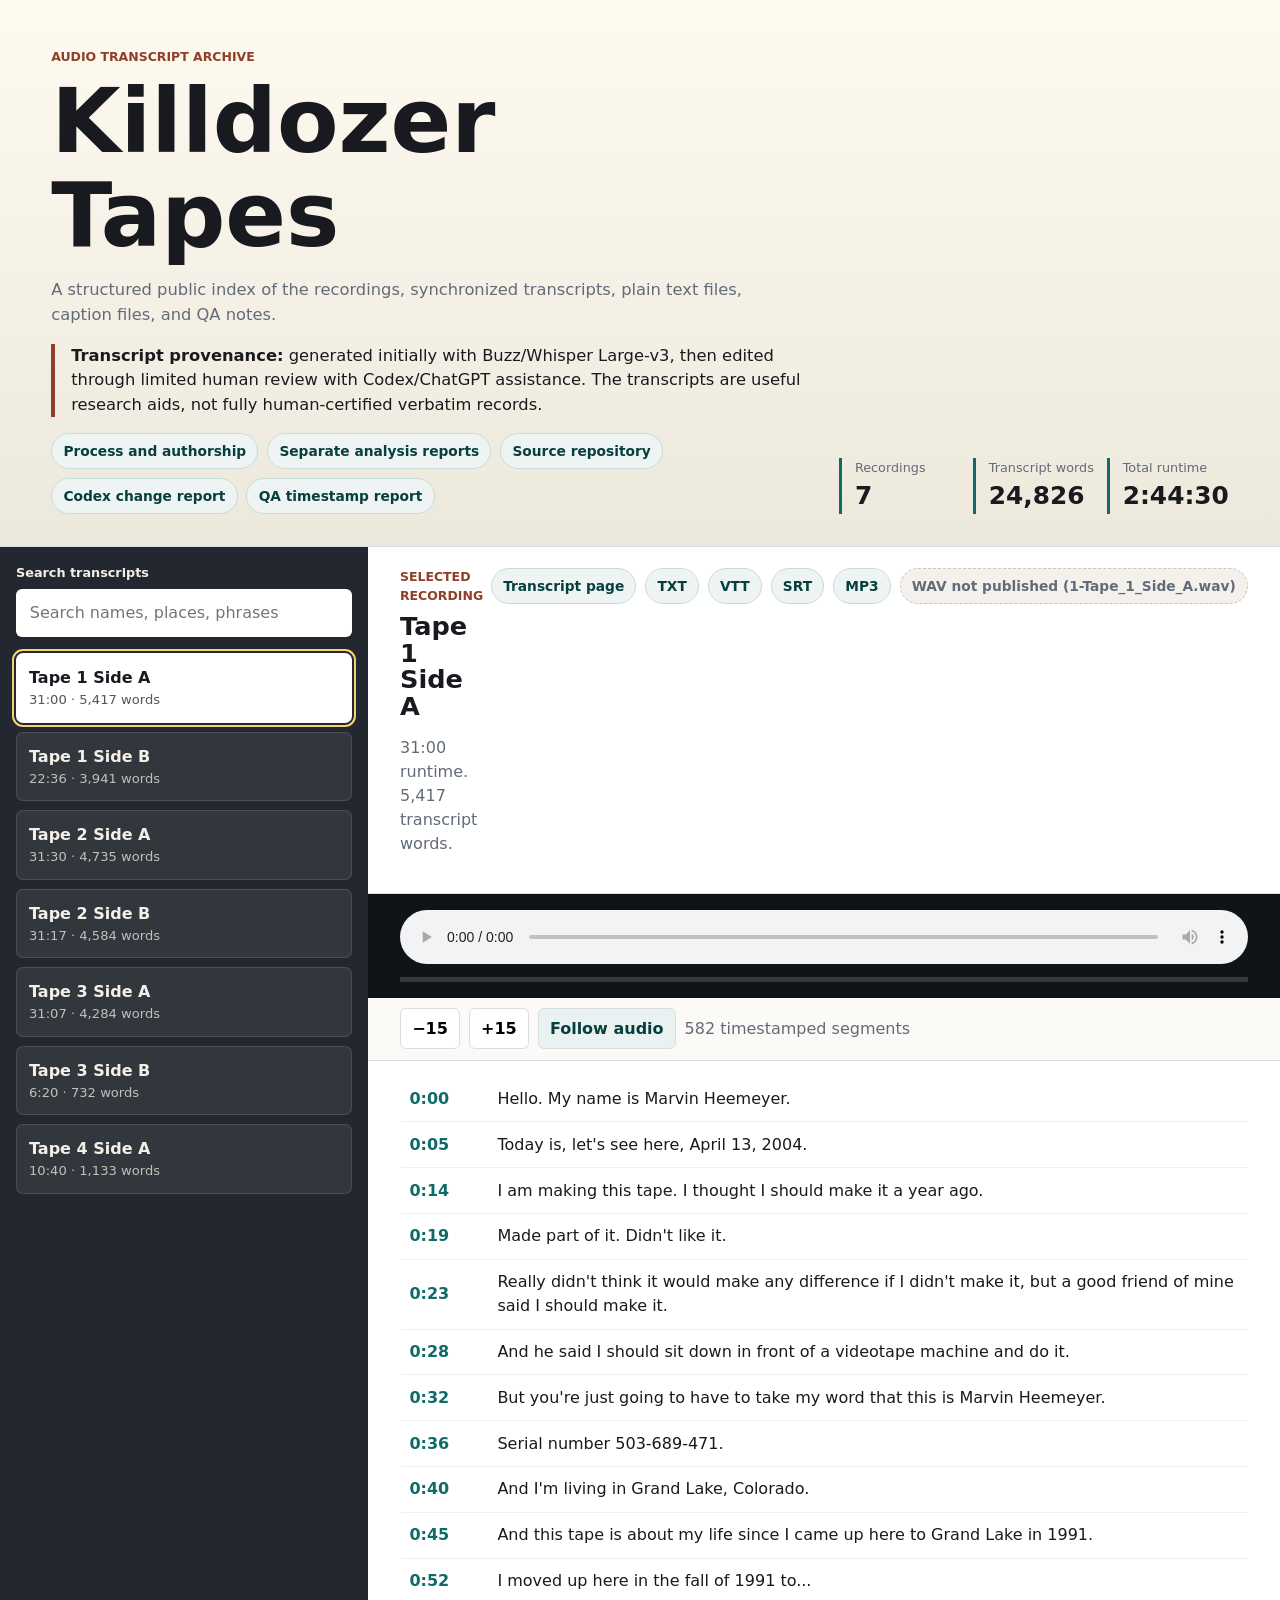
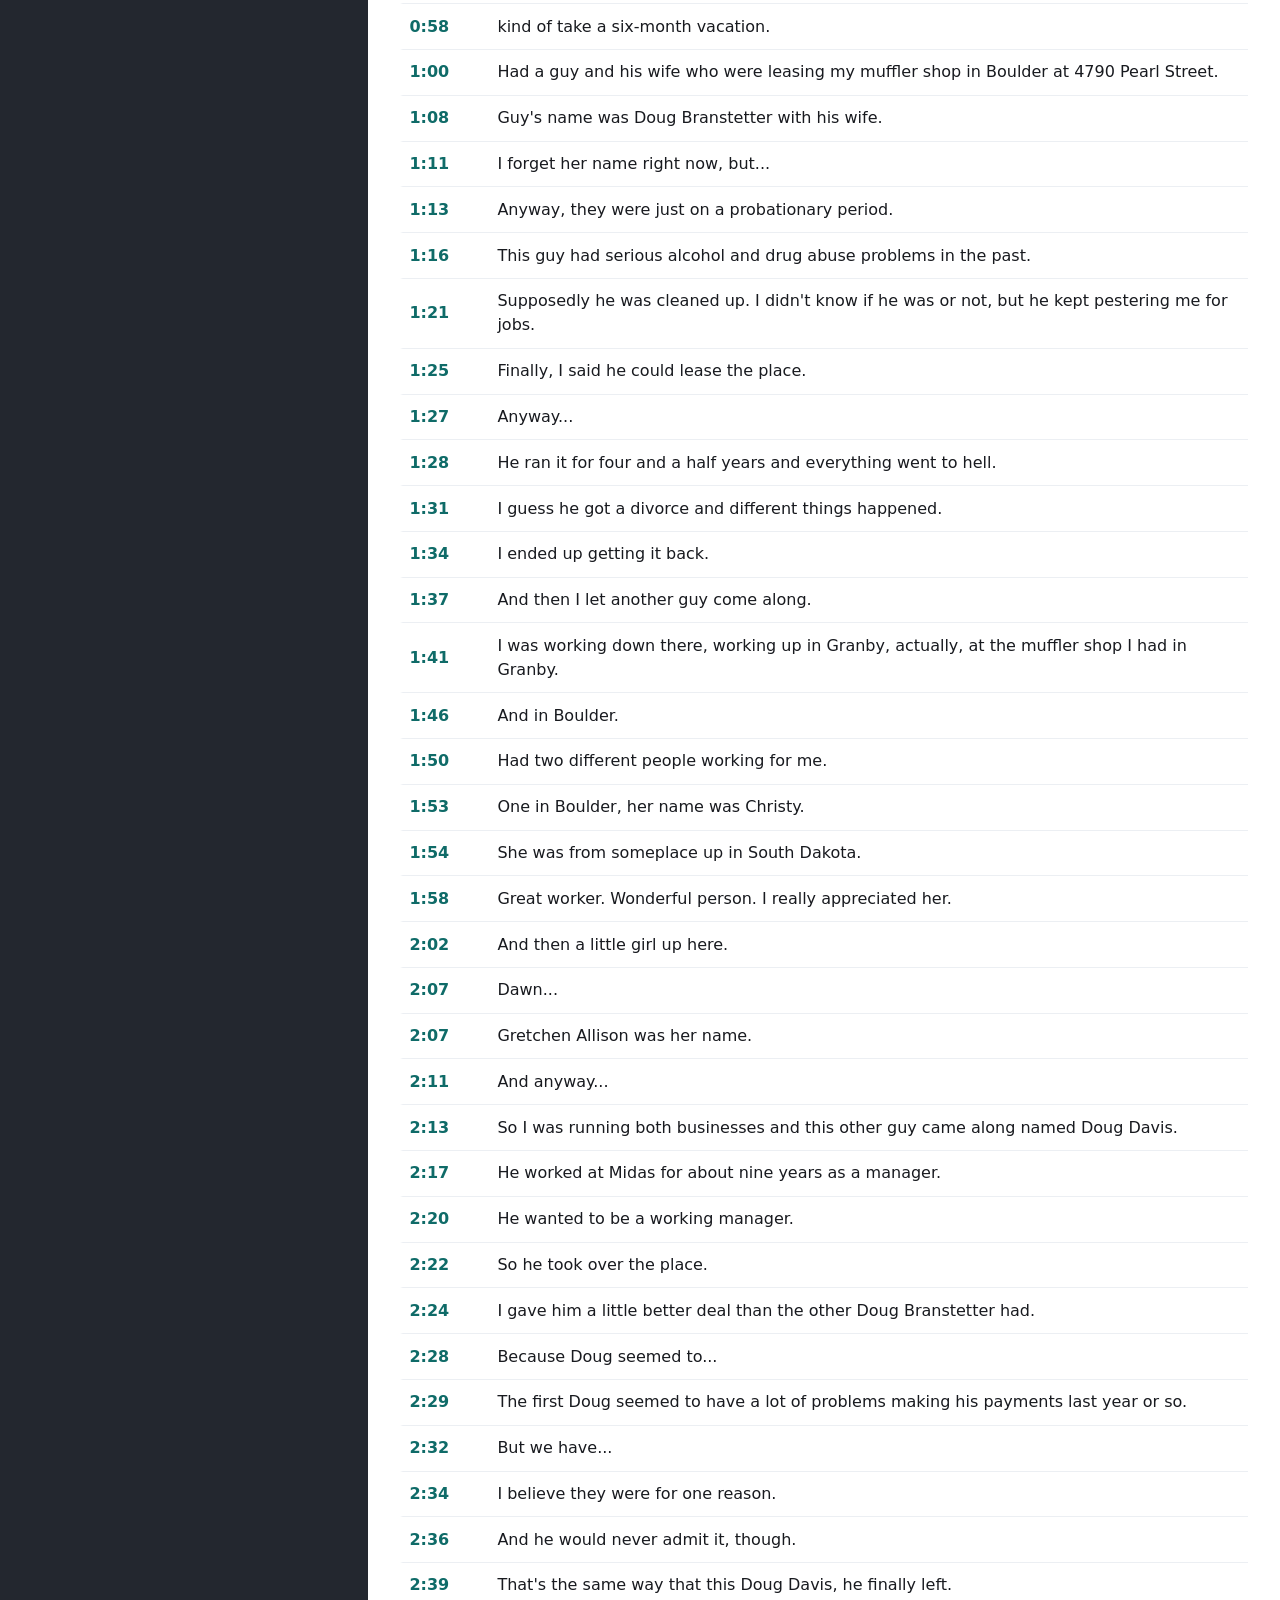
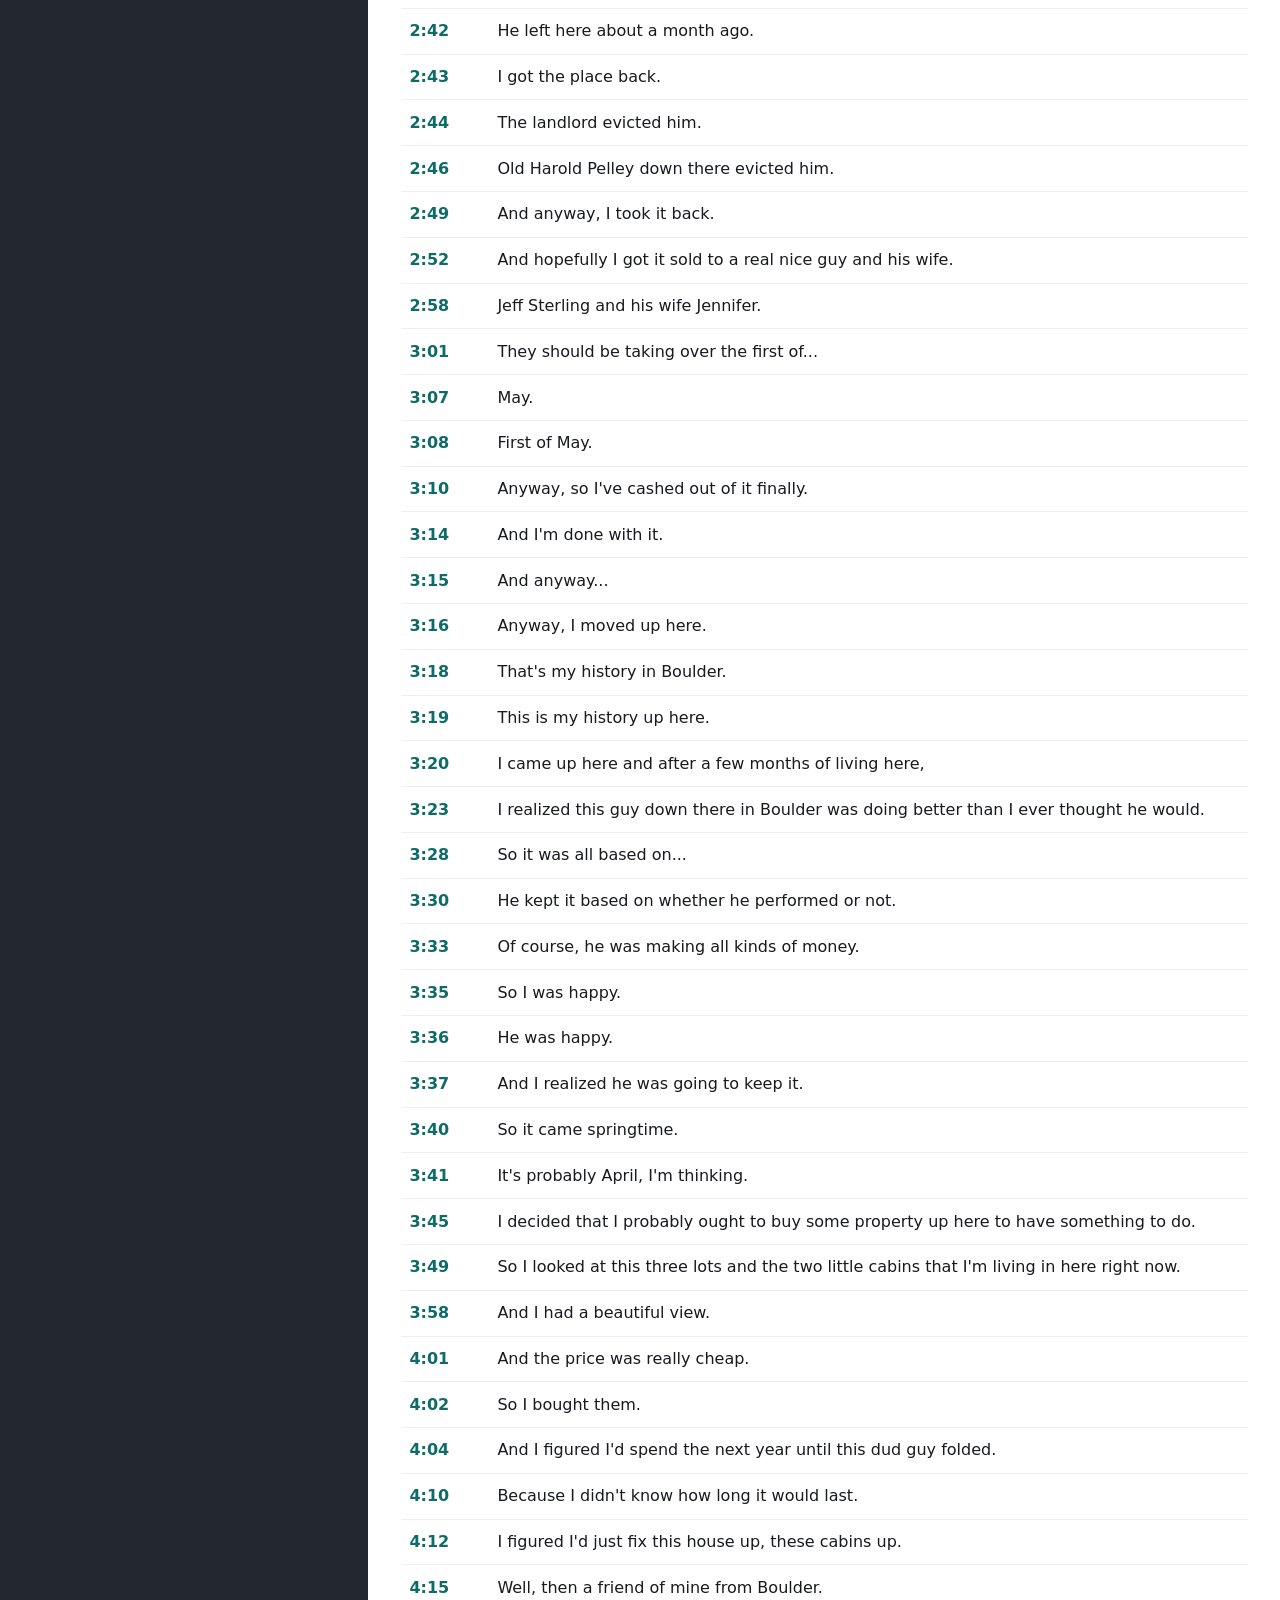
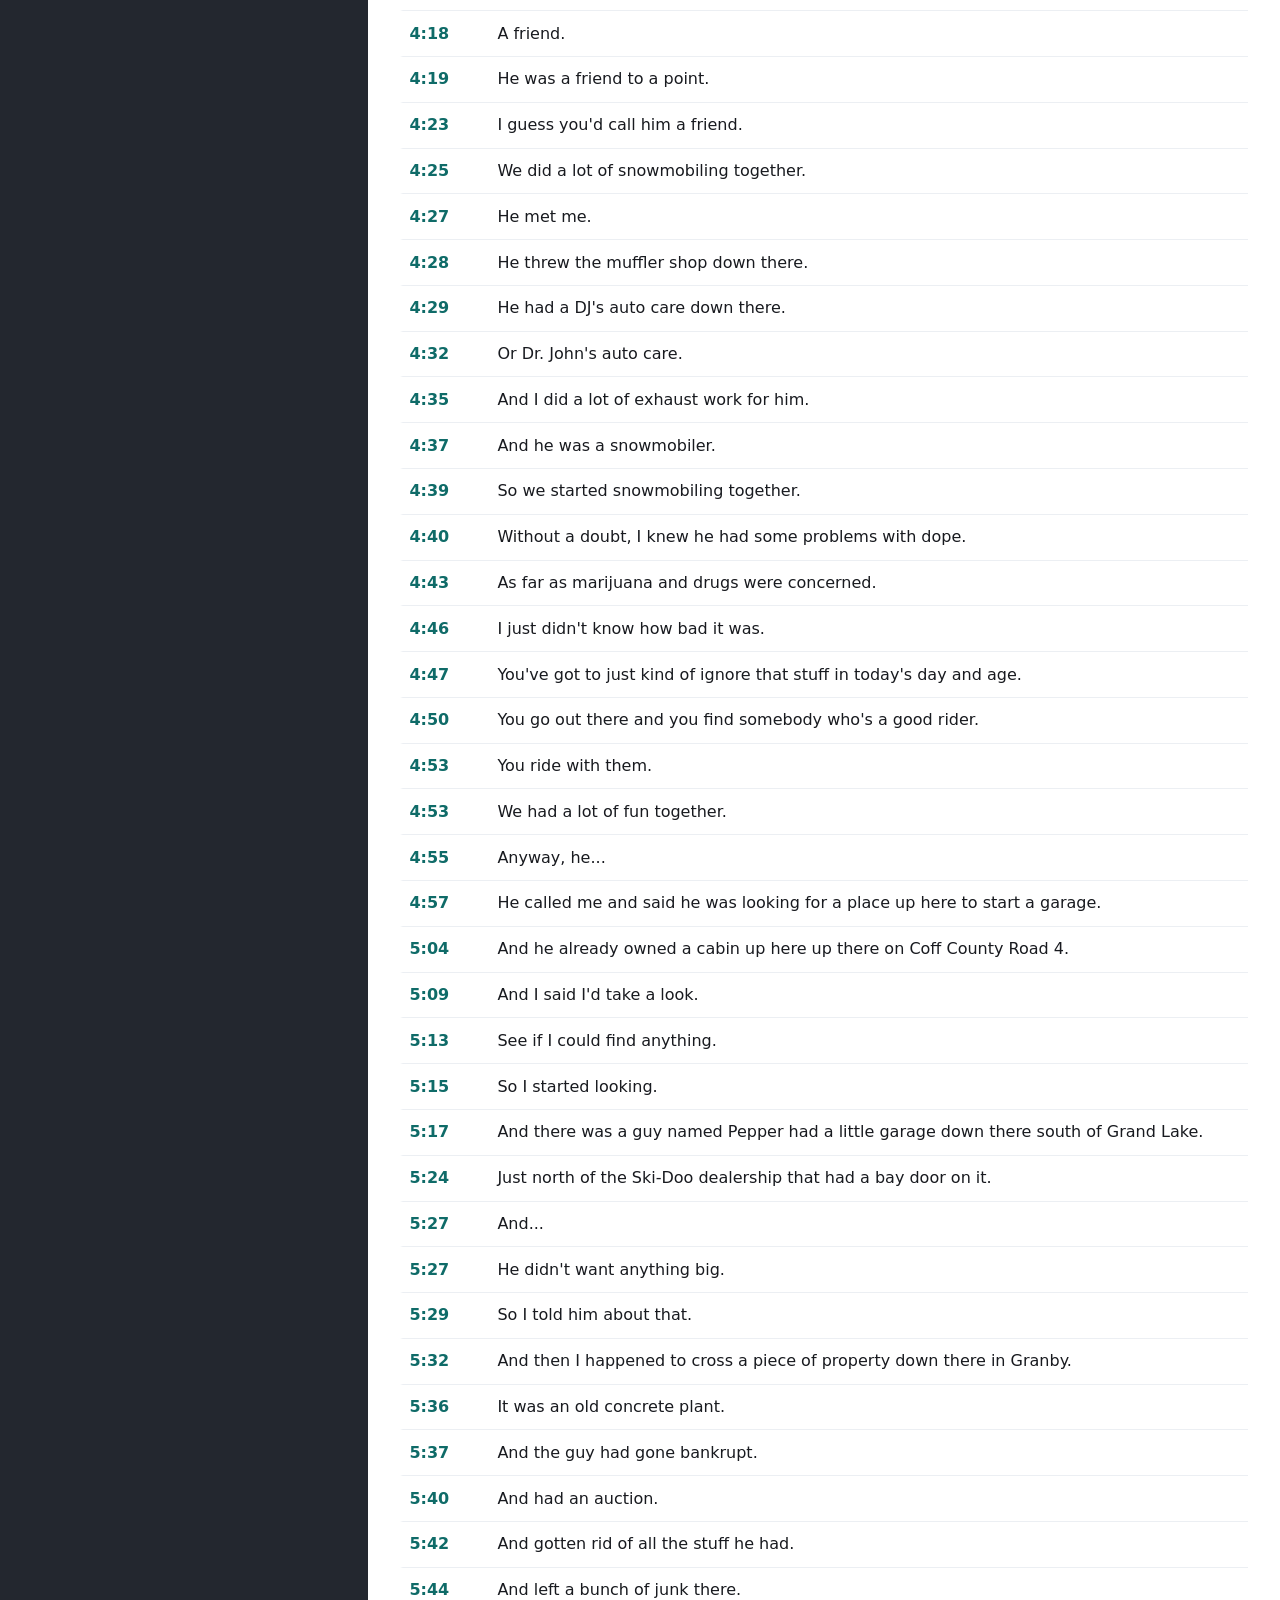
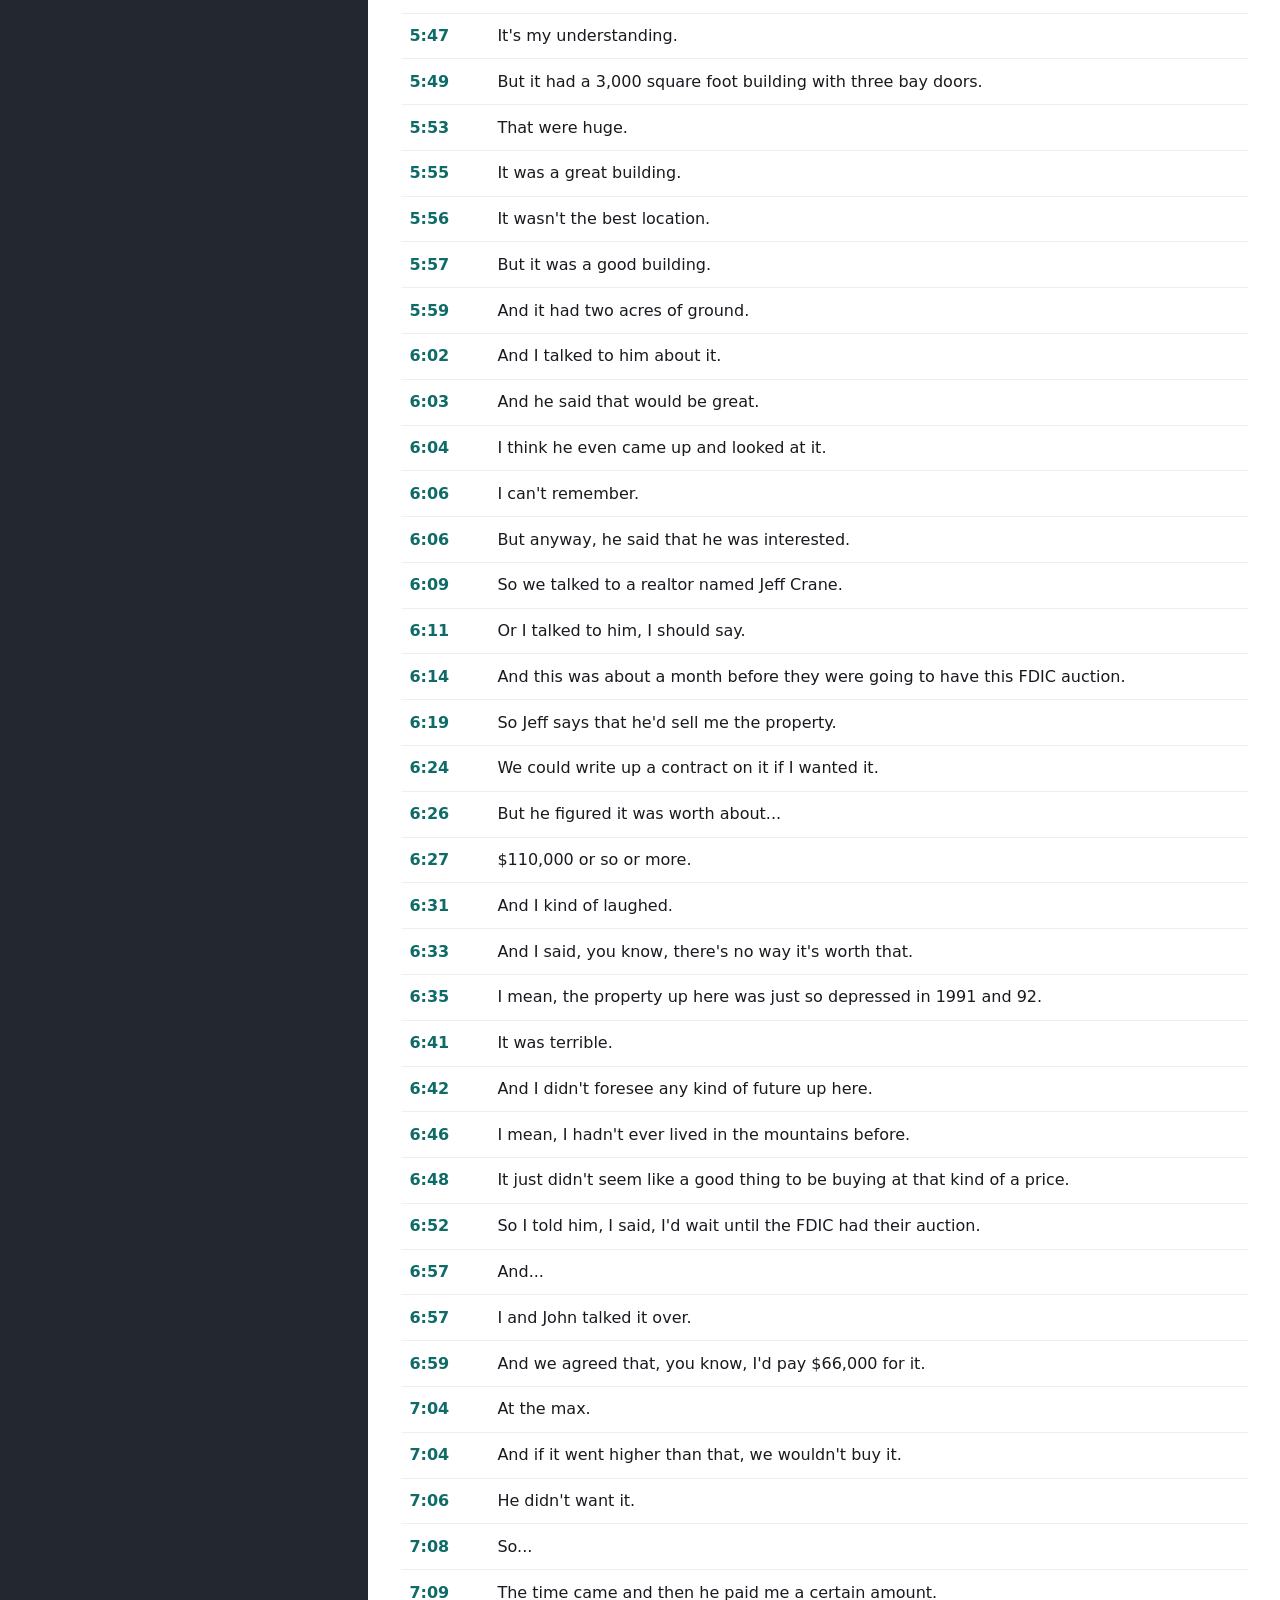
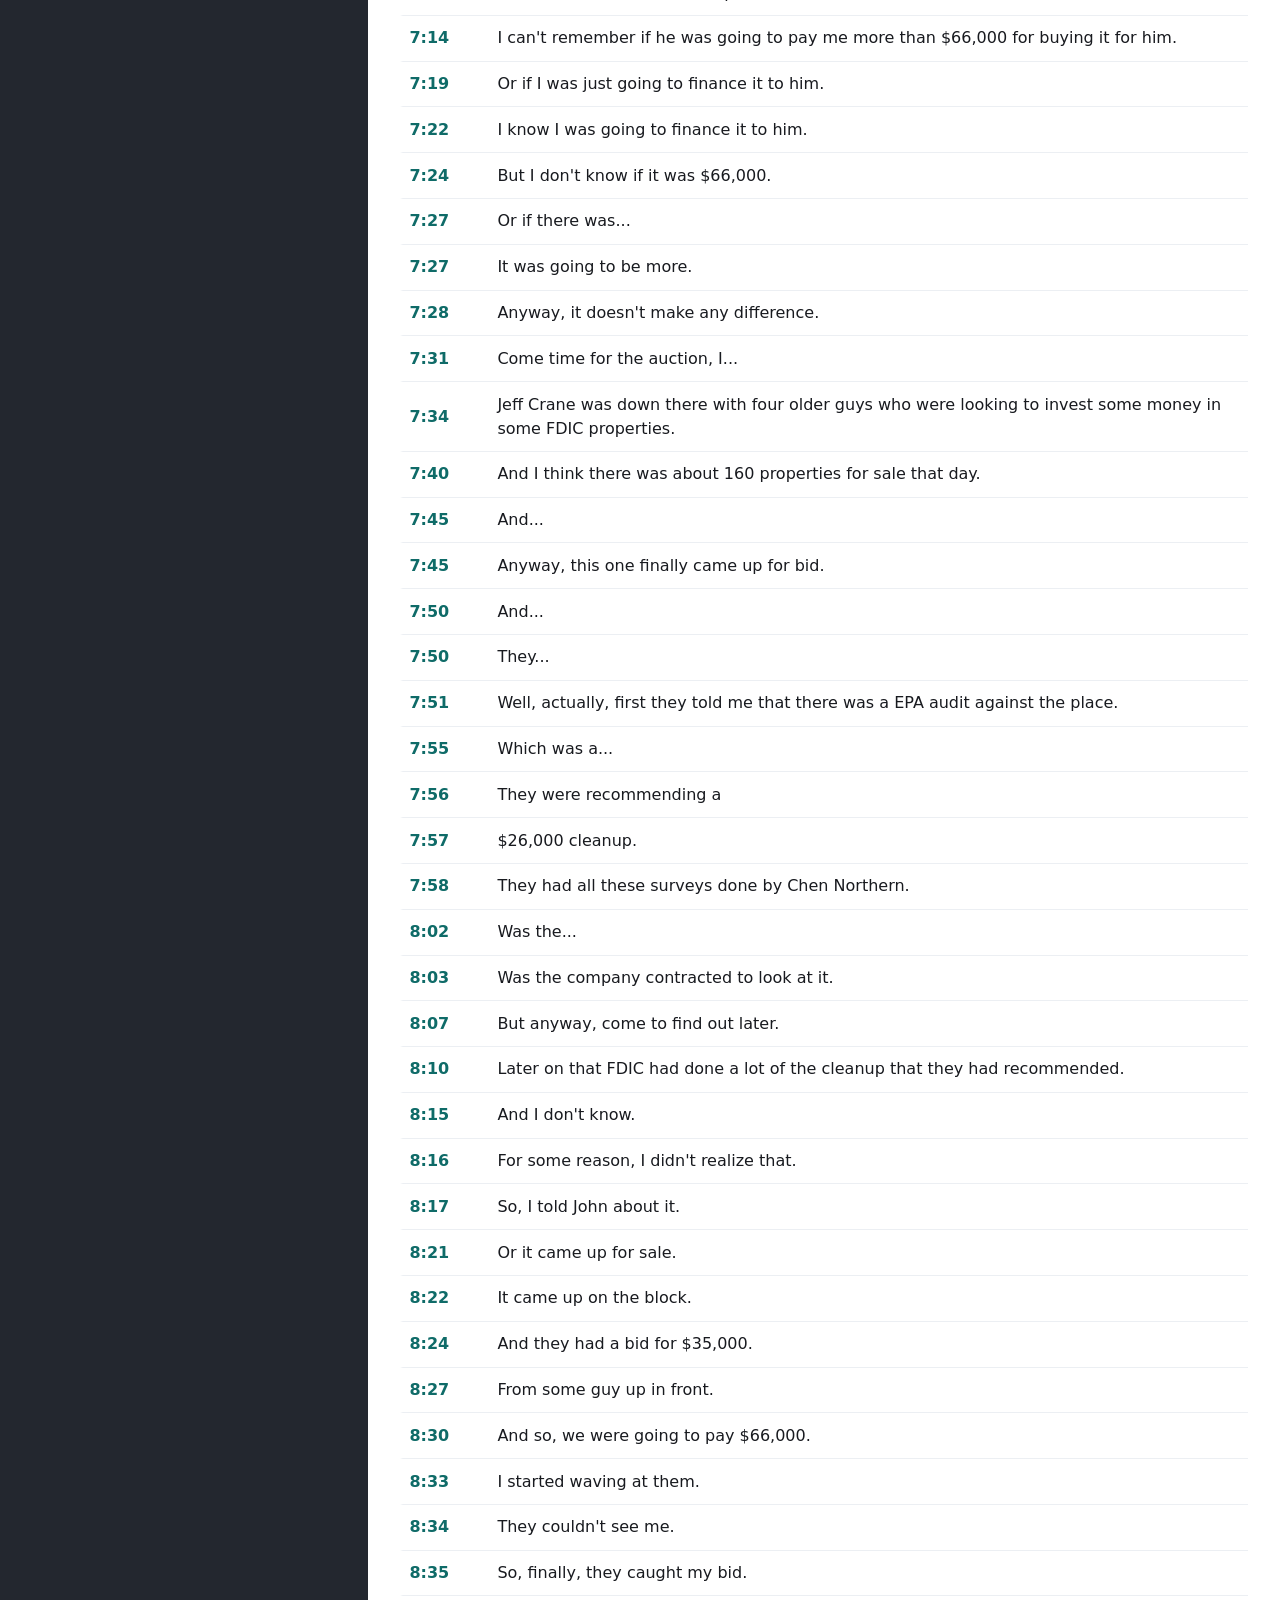
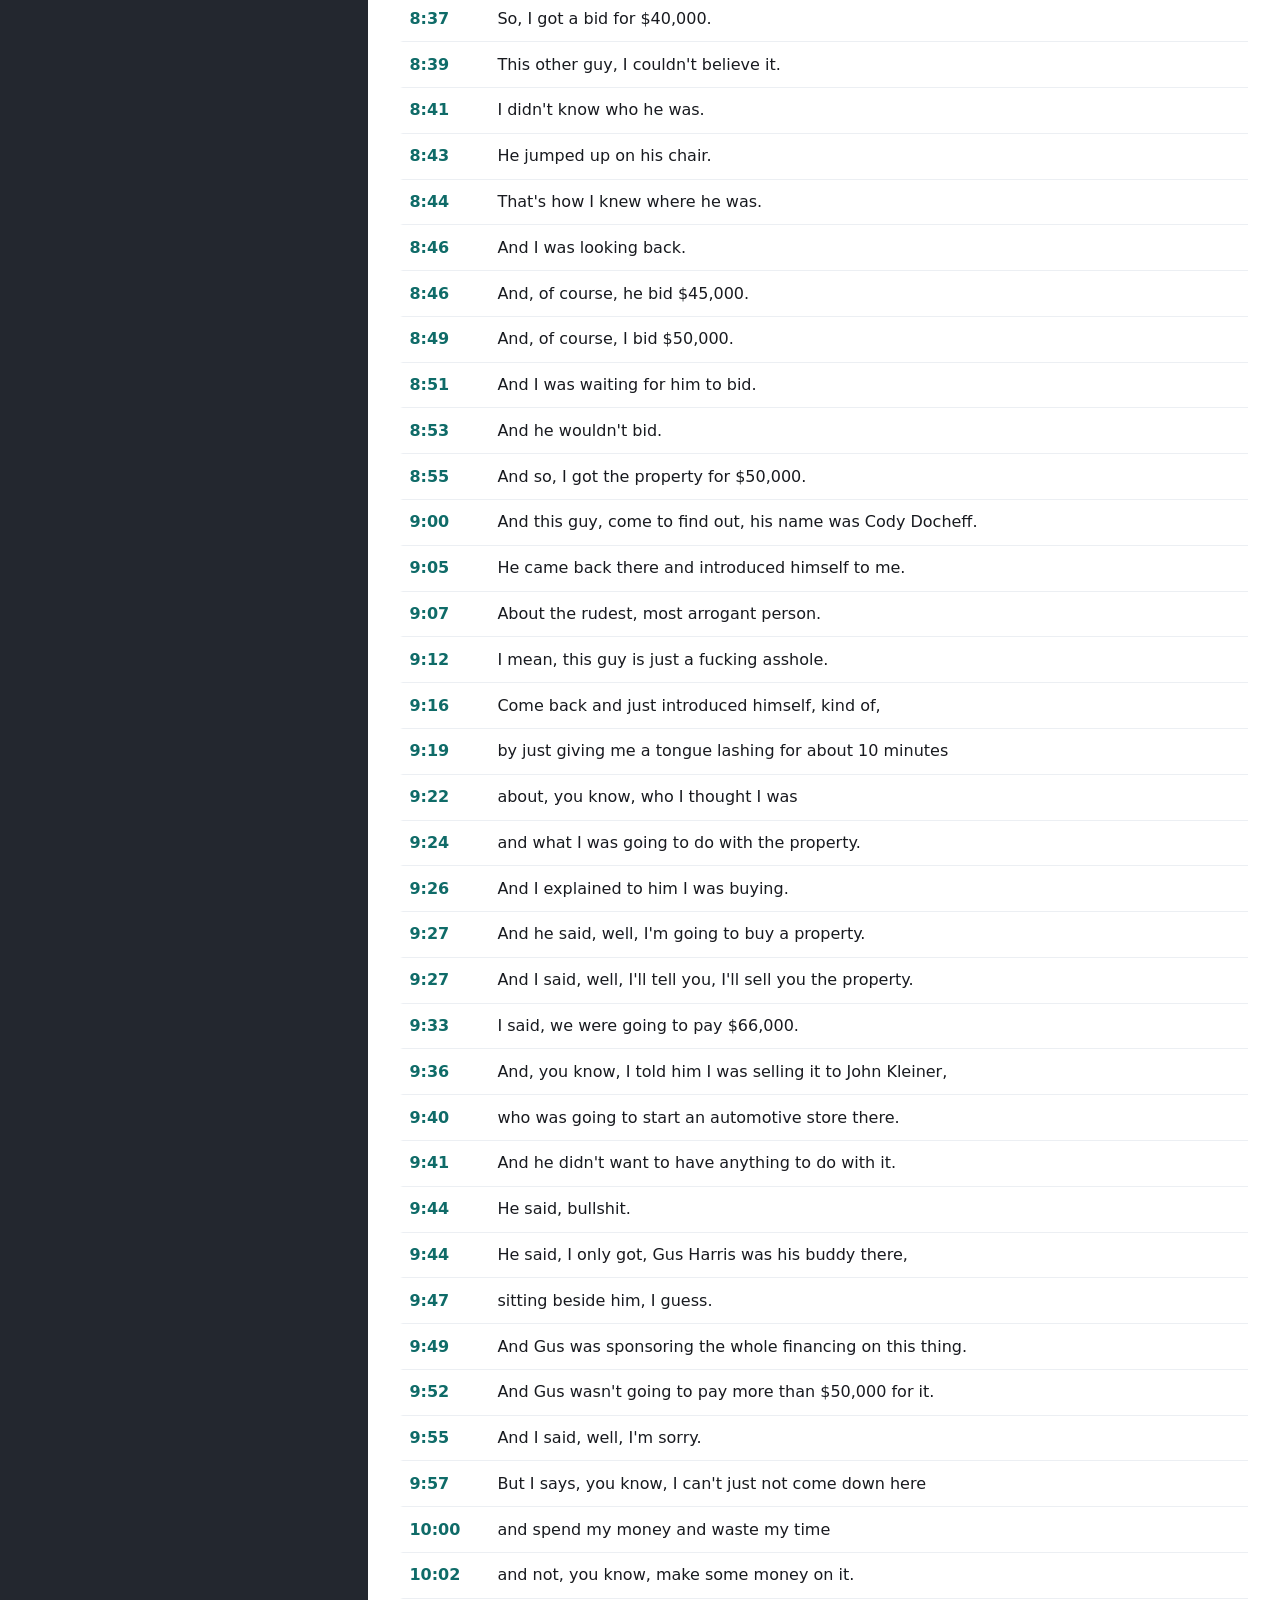
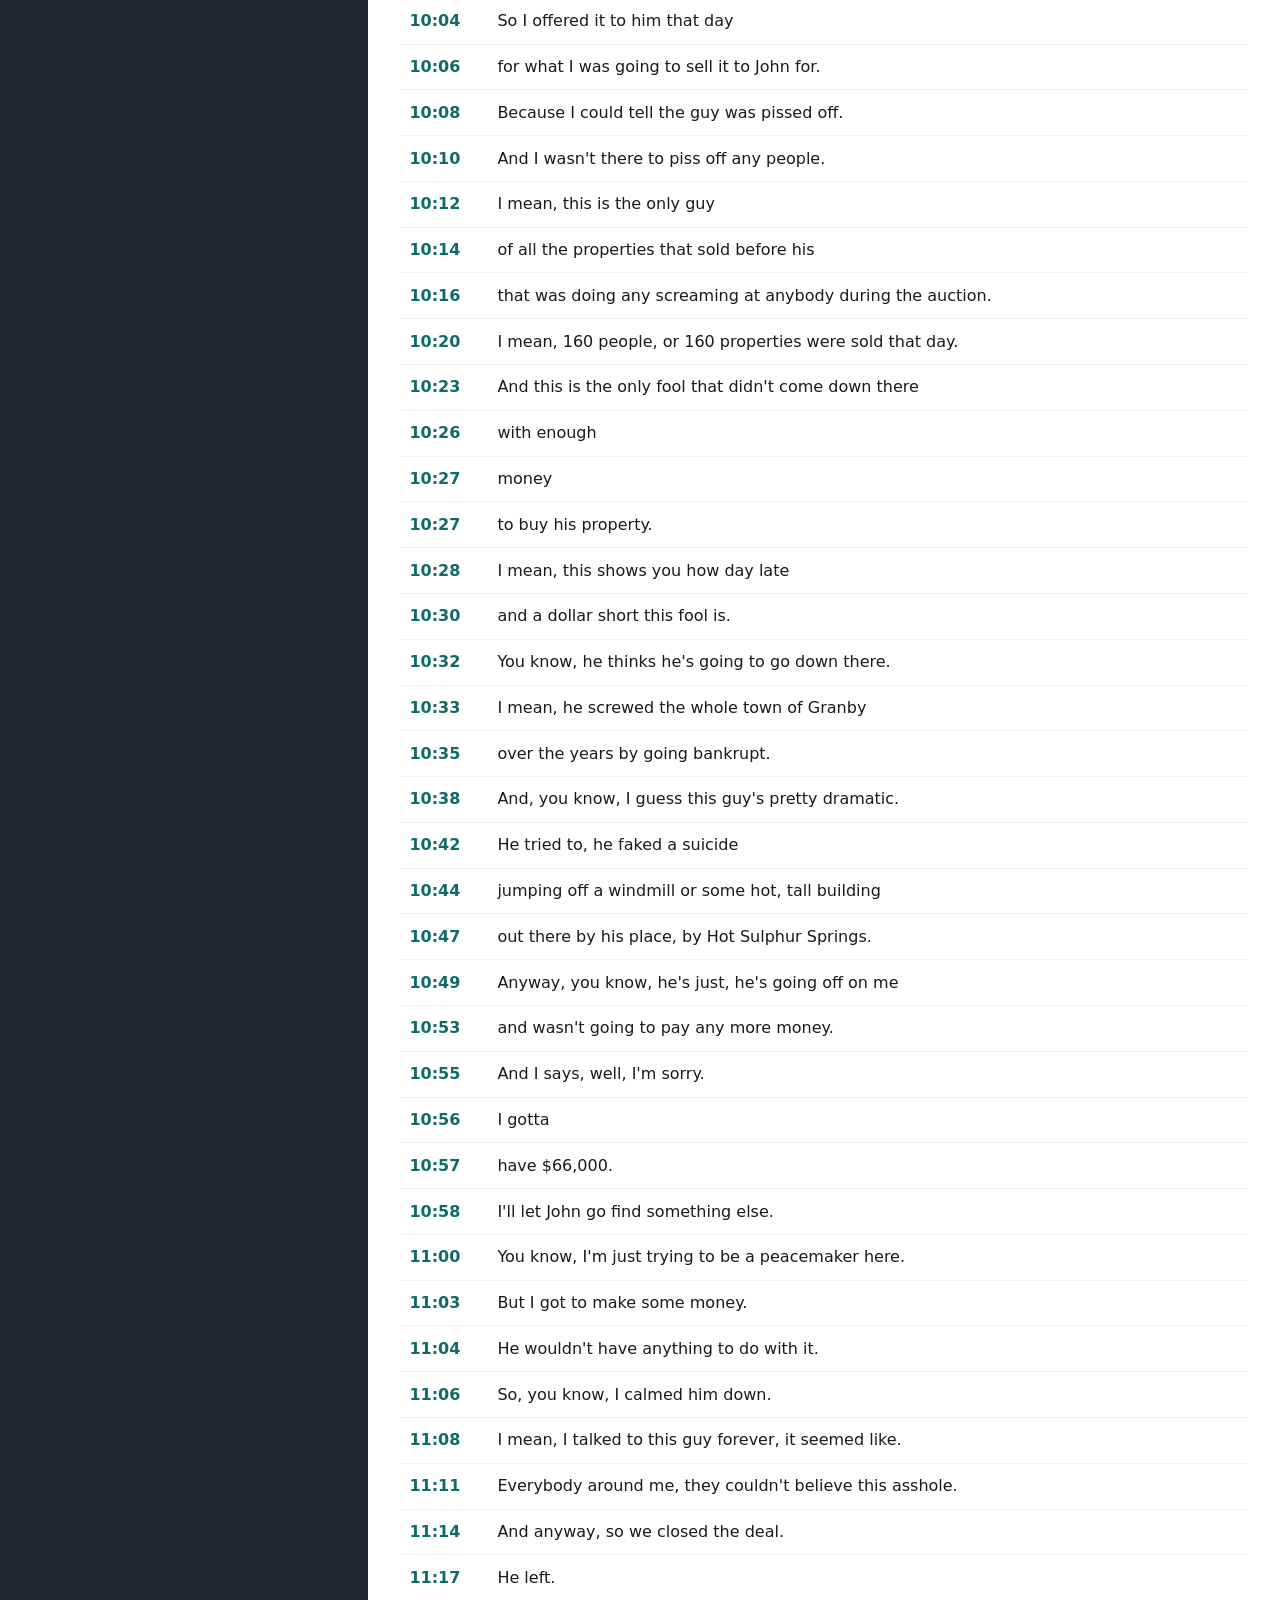
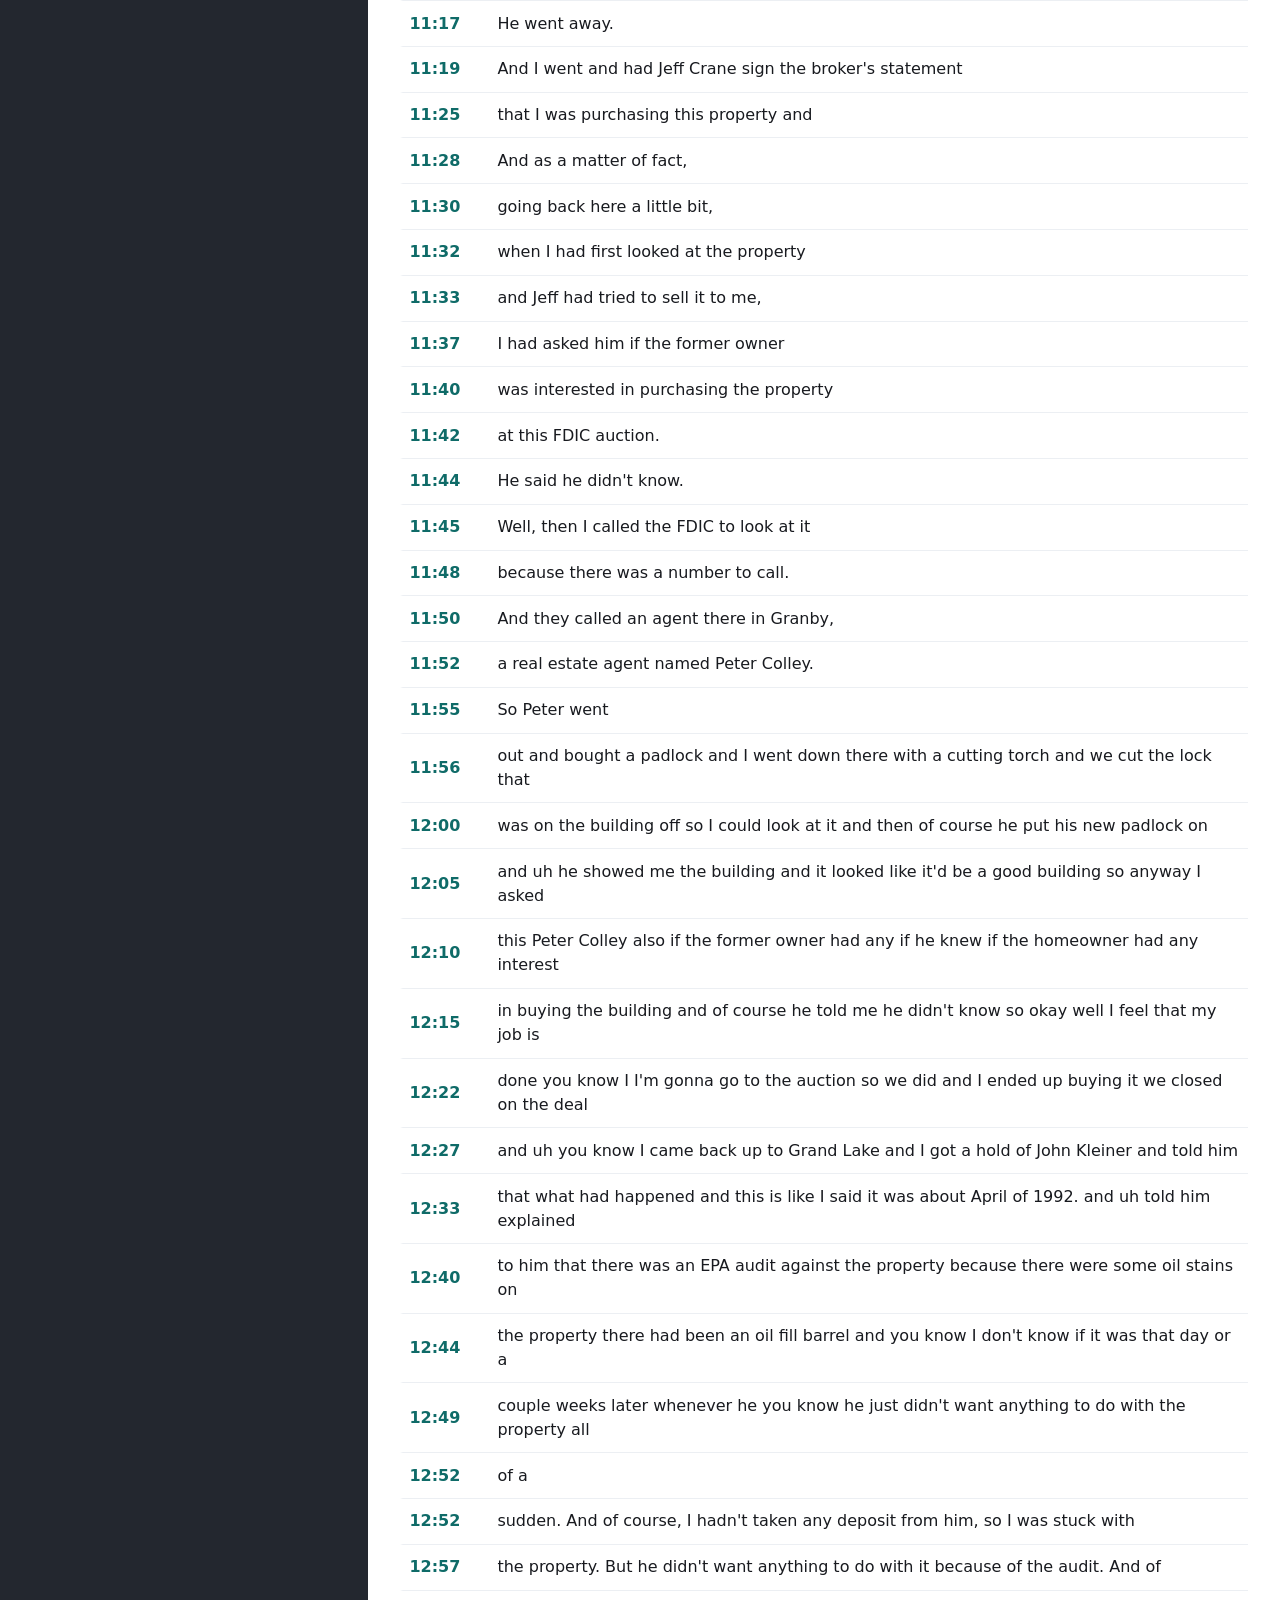
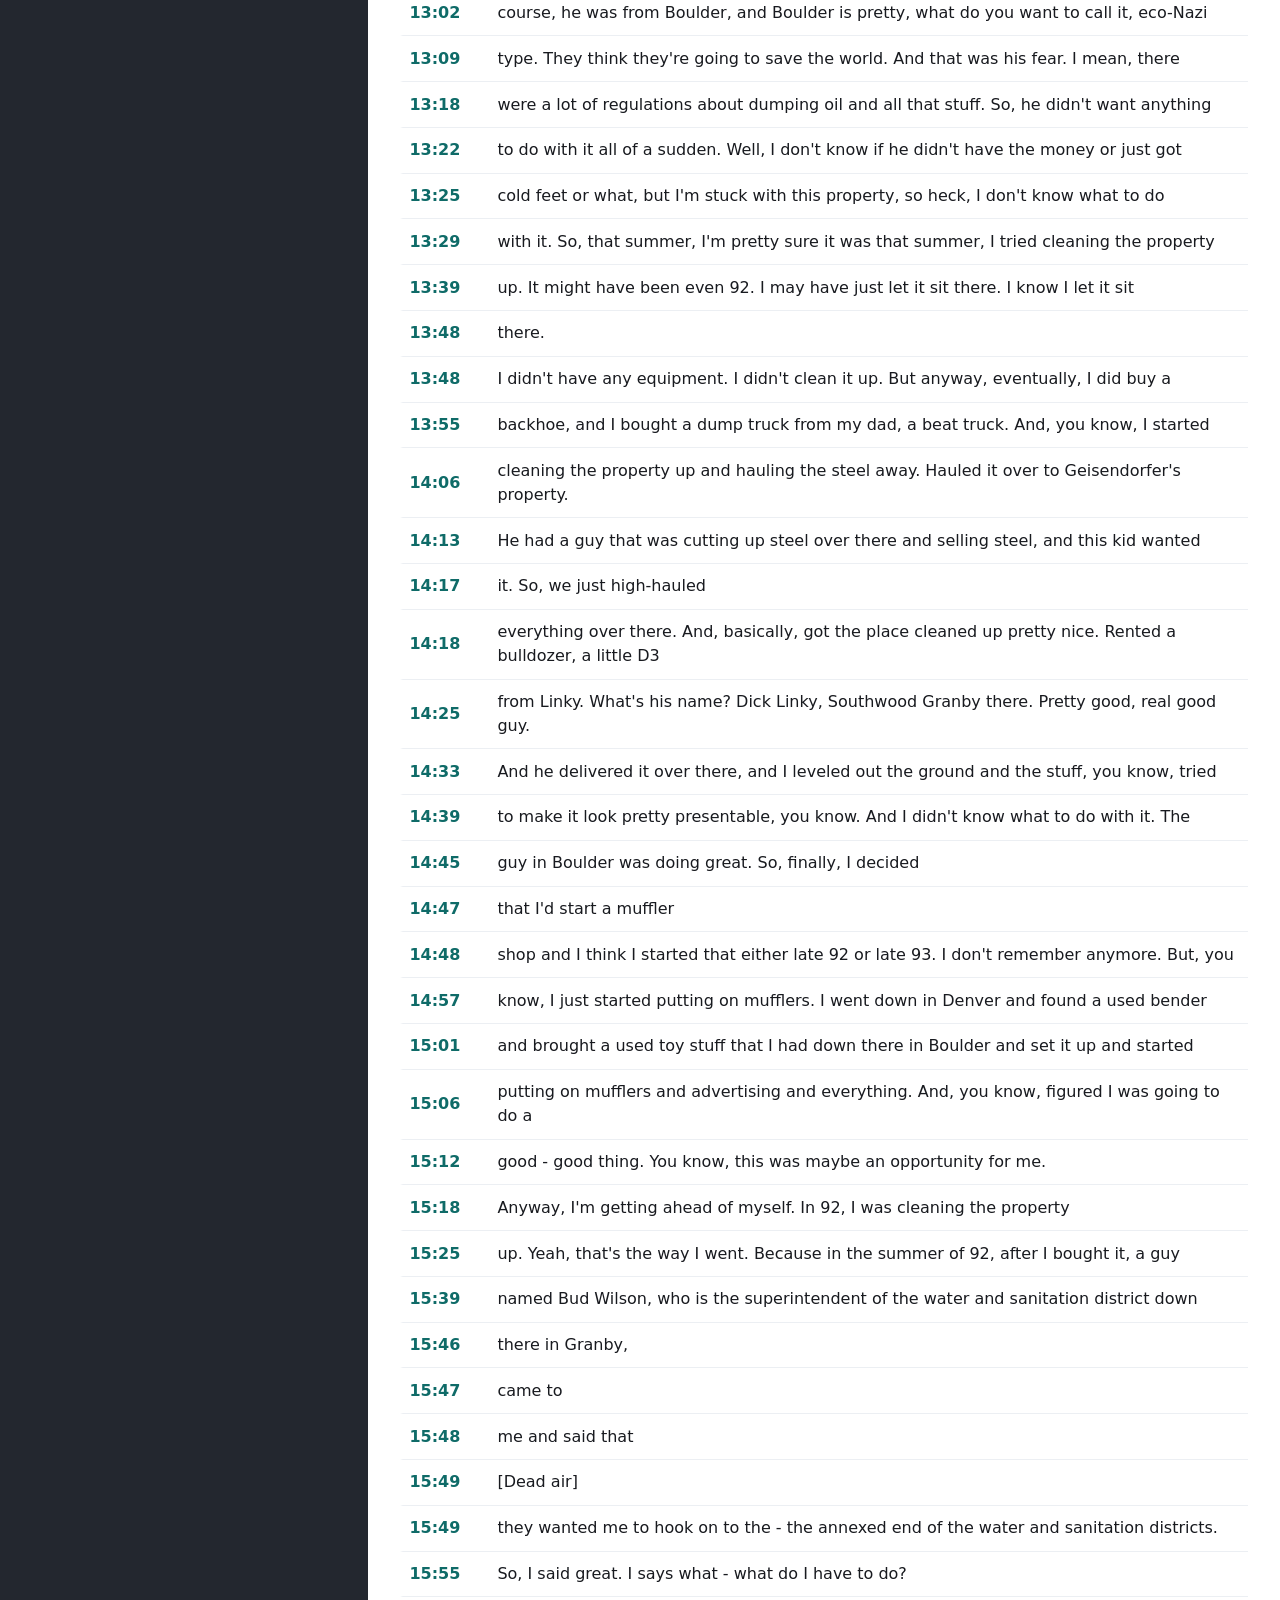
==== commit c0f8f787: "Add source repository link" ====
--- a/index.html
+++ b/index.html
@@ -5,8 +5,10 @@
   <meta name="viewport" content="width=device-width, initial-scale=1">
   <title>Killdozer Tapes Archive</title>
   <meta name="description" content="A searchable audio and transcript archive with synchronized playback, plain transcript pages, and direct text downloads.">
+  <link rel="icon" href="favicon.svg" type="image/svg+xml">
+  <link rel="alternate icon" href="favicon.ico">
   <link rel="stylesheet" href="styles.css">
-  <script type="application/ld+json">{"@context": "https://schema.org", "@type": "CollectionPage", "name": "Killdozer Tapes Archive", "hasPart": [{"@type": "AudioObject", "name": "Tape 1 Side A", "contentUrl": "1-Tape_1_Side_A.mp3", "duration": "PT1859S", "transcript": "transcripts/tape-1-side-a.html"}, {"@type": "AudioObject", "name": "Tape 1 Side B", "contentUrl": "2-Tape_1_Side_B%20%28FF%20corrected%29.mp3", "duration": "PT1356S", "transcript": "transcripts/tape-1-side-b.html"}, {"@type": "AudioObject", "name": "Tape 2 Side A", "contentUrl": "3-Tape_2_Side_A.mp3", "duration": "PT1890S", "transcript": "transcripts/tape-2-side-a.html"}, {"@type": "AudioObject", "name": "Tape 2 Side B", "contentUrl": "4-Tape_2_Side_B.mp3", "duration": "PT1877S", "transcript": "transcripts/tape-2-side-b.html"}, {"@type": "AudioObject", "name": "Tape 3 Side A", "contentUrl": "5-Tape_3_Side_A.mp3", "duration": "PT1867S", "transcript": "transcripts/tape-3-side-a.html"}, {"@type": "AudioObject", "name": "Tape 3 Side B", "contentUrl": "6-Tape_3_Side_B.mp3", "duration": "PT379S", "transcript": "transcripts/tape-3-side-b.html"}, {"@type": "AudioObject", "name": "Tape 4 Side A", "contentUrl": "7-Tape_4_Side_A.mp3", "duration": "PT640S", "transcript": "transcripts/tape-4-side-a.html"}]}</script>
+  <script type="application/ld+json">{"@context": "https://schema.org", "@type": "CollectionPage", "name": "Killdozer Tapes Archive", "isBasedOn": "https://github.com/alphathinktink/Killdozer_Tapes", "hasPart": [{"@type": "AudioObject", "name": "Tape 1 Side A", "contentUrl": "1-Tape_1_Side_A.mp3", "duration": "PT1859S", "transcript": "transcripts/tape-1-side-a.html"}, {"@type": "AudioObject", "name": "Tape 1 Side B", "contentUrl": "2-Tape_1_Side_B%20%28FF%20corrected%29.mp3", "duration": "PT1356S", "transcript": "transcripts/tape-1-side-b.html"}, {"@type": "AudioObject", "name": "Tape 2 Side A", "contentUrl": "3-Tape_2_Side_A.mp3", "duration": "PT1890S", "transcript": "transcripts/tape-2-side-a.html"}, {"@type": "AudioObject", "name": "Tape 2 Side B", "contentUrl": "4-Tape_2_Side_B.mp3", "duration": "PT1877S", "transcript": "transcripts/tape-2-side-b.html"}, {"@type": "AudioObject", "name": "Tape 3 Side A", "contentUrl": "5-Tape_3_Side_A.mp3", "duration": "PT1867S", "transcript": "transcripts/tape-3-side-a.html"}, {"@type": "AudioObject", "name": "Tape 3 Side B", "contentUrl": "6-Tape_3_Side_B.mp3", "duration": "PT379S", "transcript": "transcripts/tape-3-side-b.html"}, {"@type": "AudioObject", "name": "Tape 4 Side A", "contentUrl": "7-Tape_4_Side_A.mp3", "duration": "PT640S", "transcript": "transcripts/tape-4-side-a.html"}]}</script>
 </head>
 <body>
   <a class="skip-link" href="#transcript">Skip to transcript</a>
@@ -20,6 +22,7 @@
         <div class="resource-row mast-links">
           <a href="provenance.html">Process and authorship</a>
           <a href="analysis/index.html">Separate analysis reports</a>
+          <a href="https://github.com/alphathinktink/Killdozer_Tapes">Source repository</a>
           <a href="Codex_Change_Report_2026-07-13.txt">Codex change report</a>
           <a href="Transcription_QA_Timestamp_Sample_Report.txt">QA timestamp report</a>
         </div>
@@ -82,7 +85,7 @@
 
     <section class="bot-index" aria-label="Transcript provenance summary">
       <h2>Transcript Provenance</h2>
-      <p>Initial transcript files were produced in Buzz using Whisper Large-v3. Later edits were made by Leonard Bogard with limited human ear-checking and Codex/ChatGPT-assisted review, cleanup, and report generation. Supporting files include original transcript backups, locally generated 44.1 kHz / 16-bit WAV transcodes that are intentionally not published because of file size, the Buzz conversion screenshot, QA notes, and the Codex change report.</p>
+      <p>Initial transcript files were produced in Buzz using Whisper Large-v3. Later edits were made by alphathinktink with limited human ear-checking and Codex/ChatGPT-assisted review, cleanup, and report generation. Supporting files include original transcript backups, locally generated 44.1 kHz / 16-bit WAV transcodes that are intentionally not published because of file size, the Buzz conversion screenshot, QA notes, and the Codex change report.</p>
       <p><a href="provenance.html">Read the full process and authorship notes</a>.</p>
     </section>
 
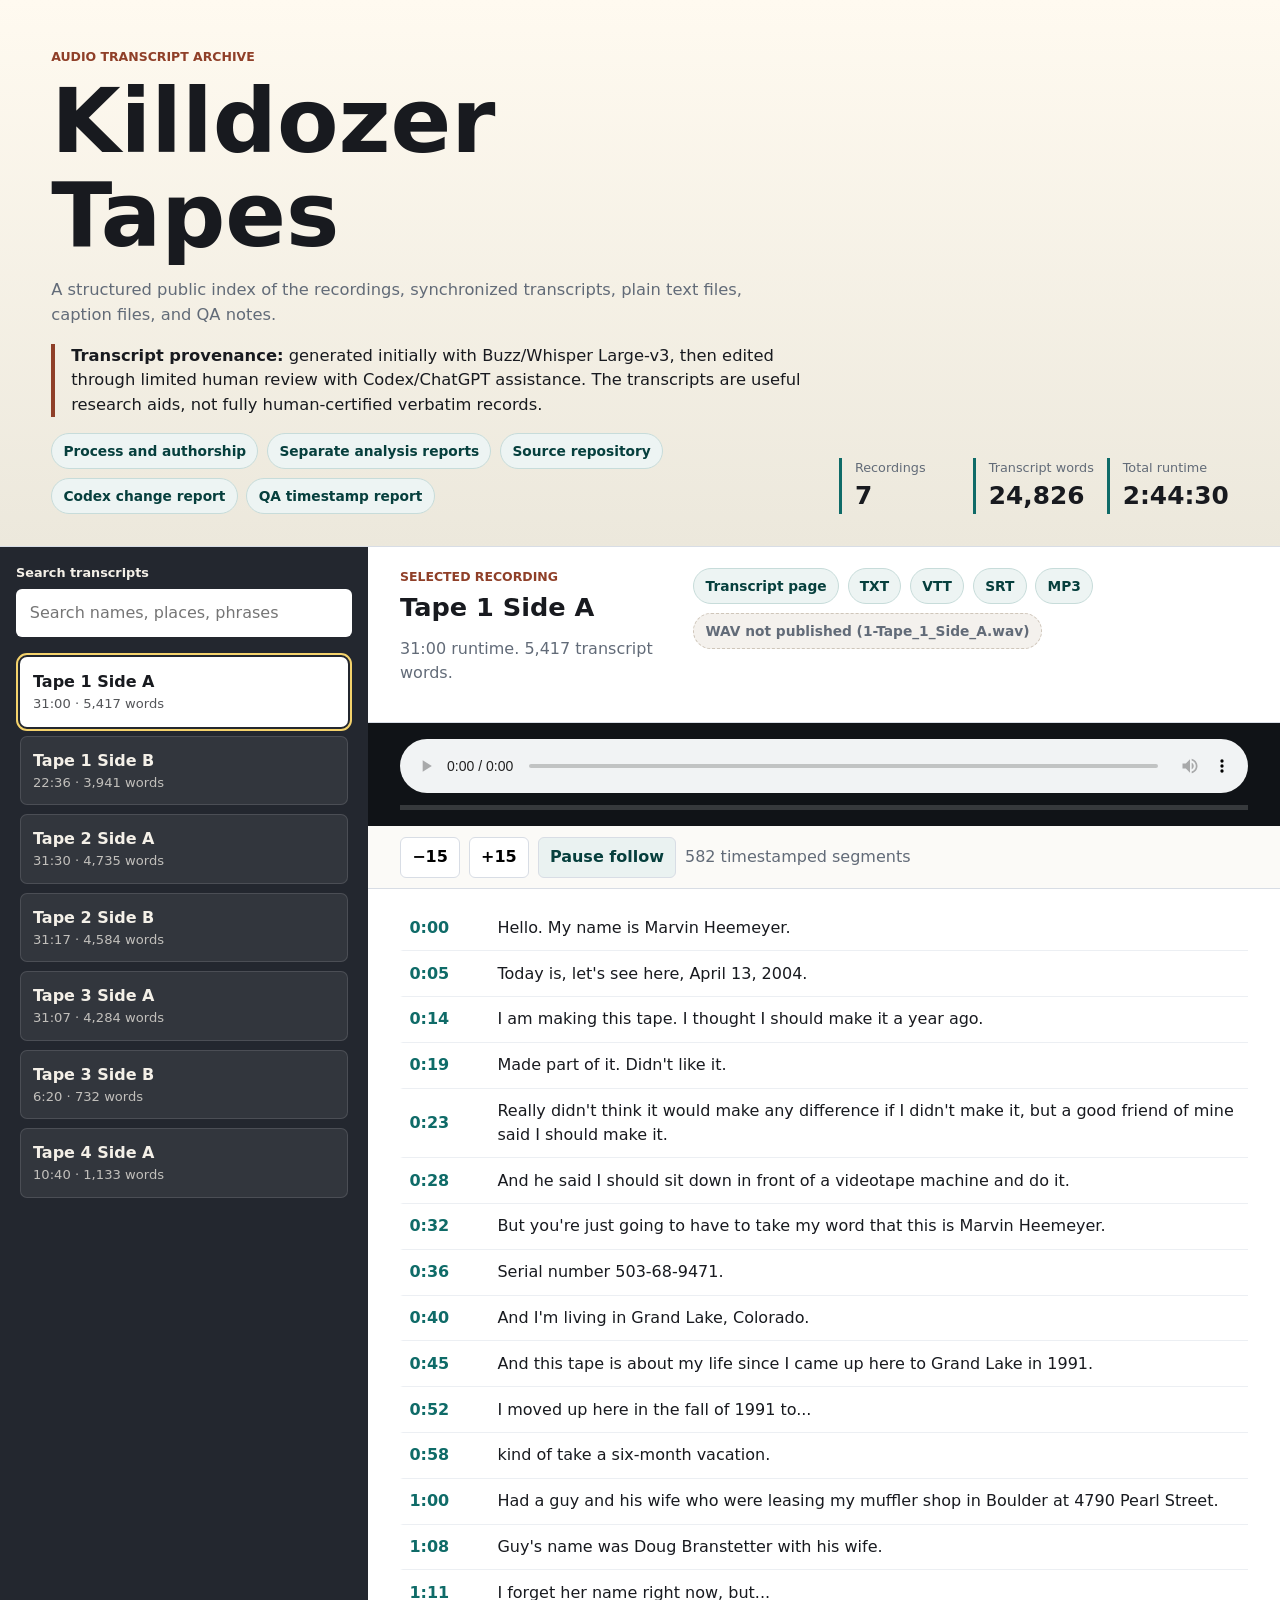
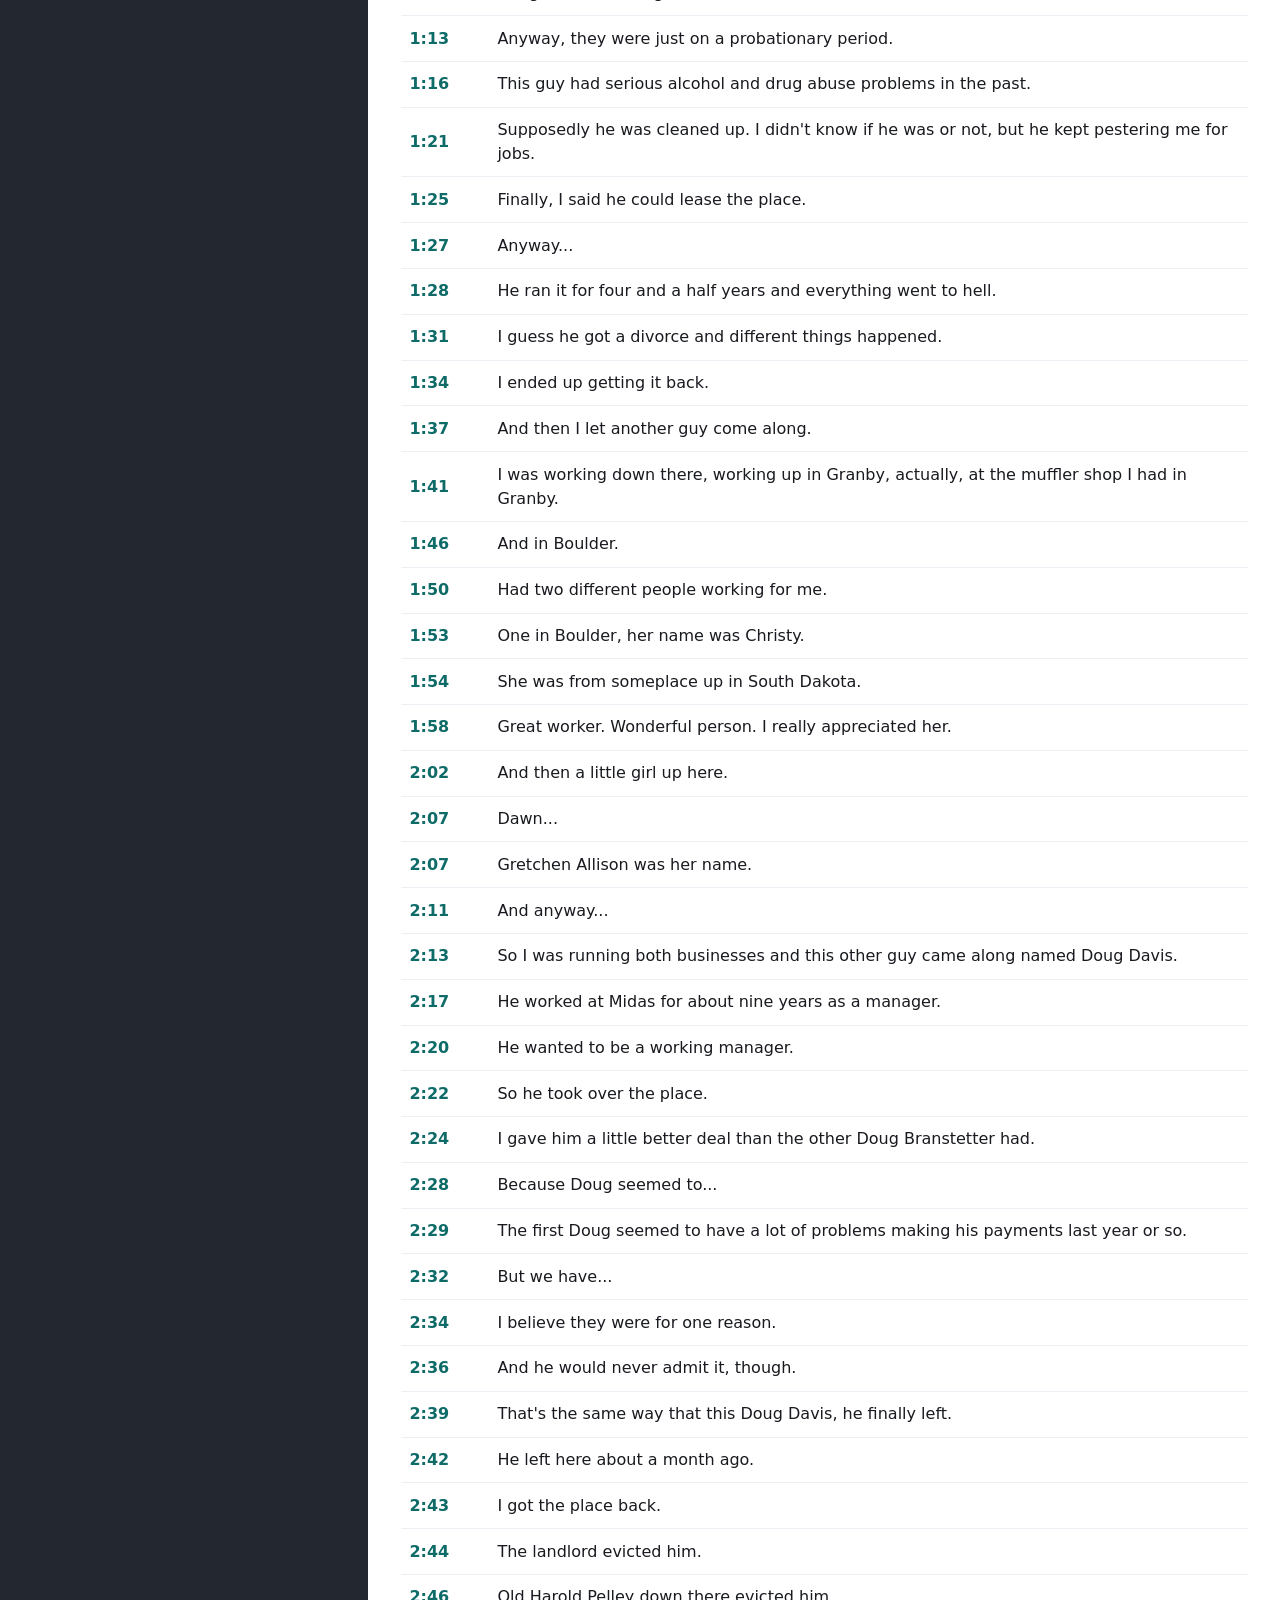
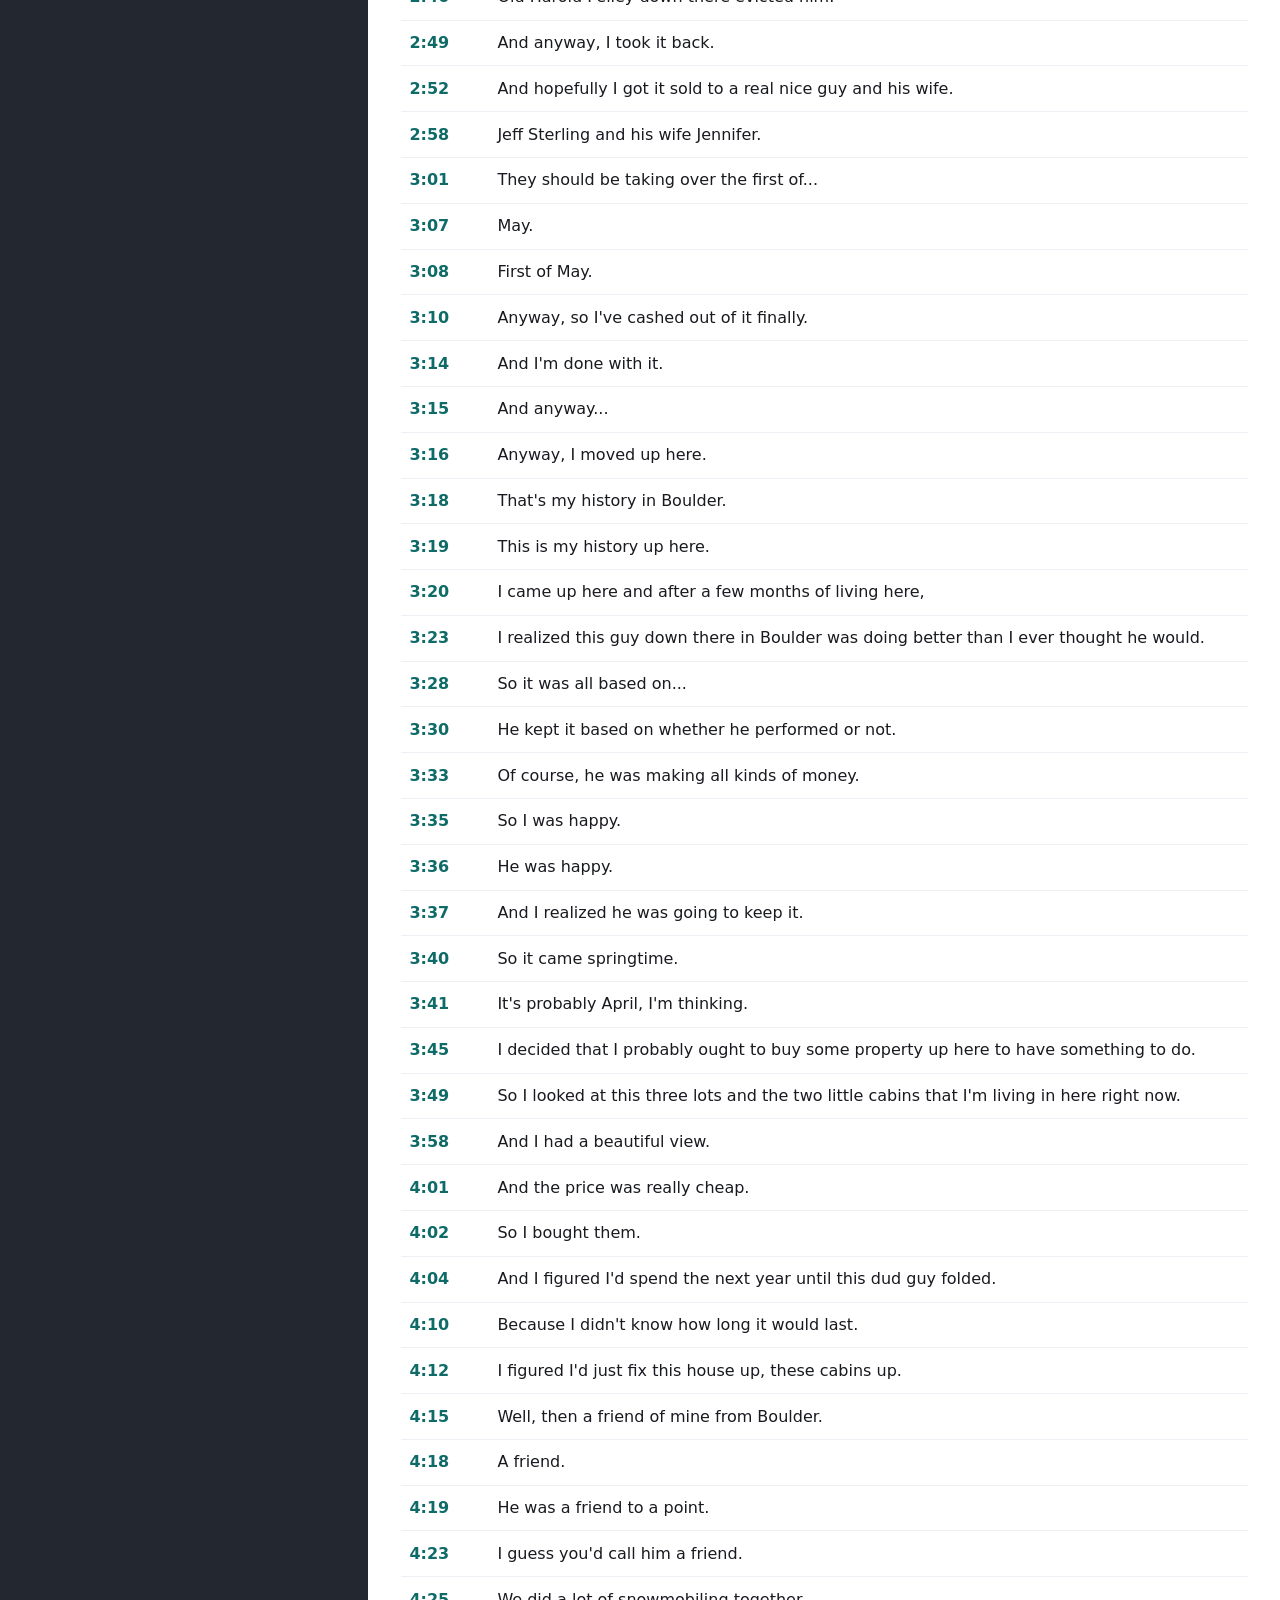
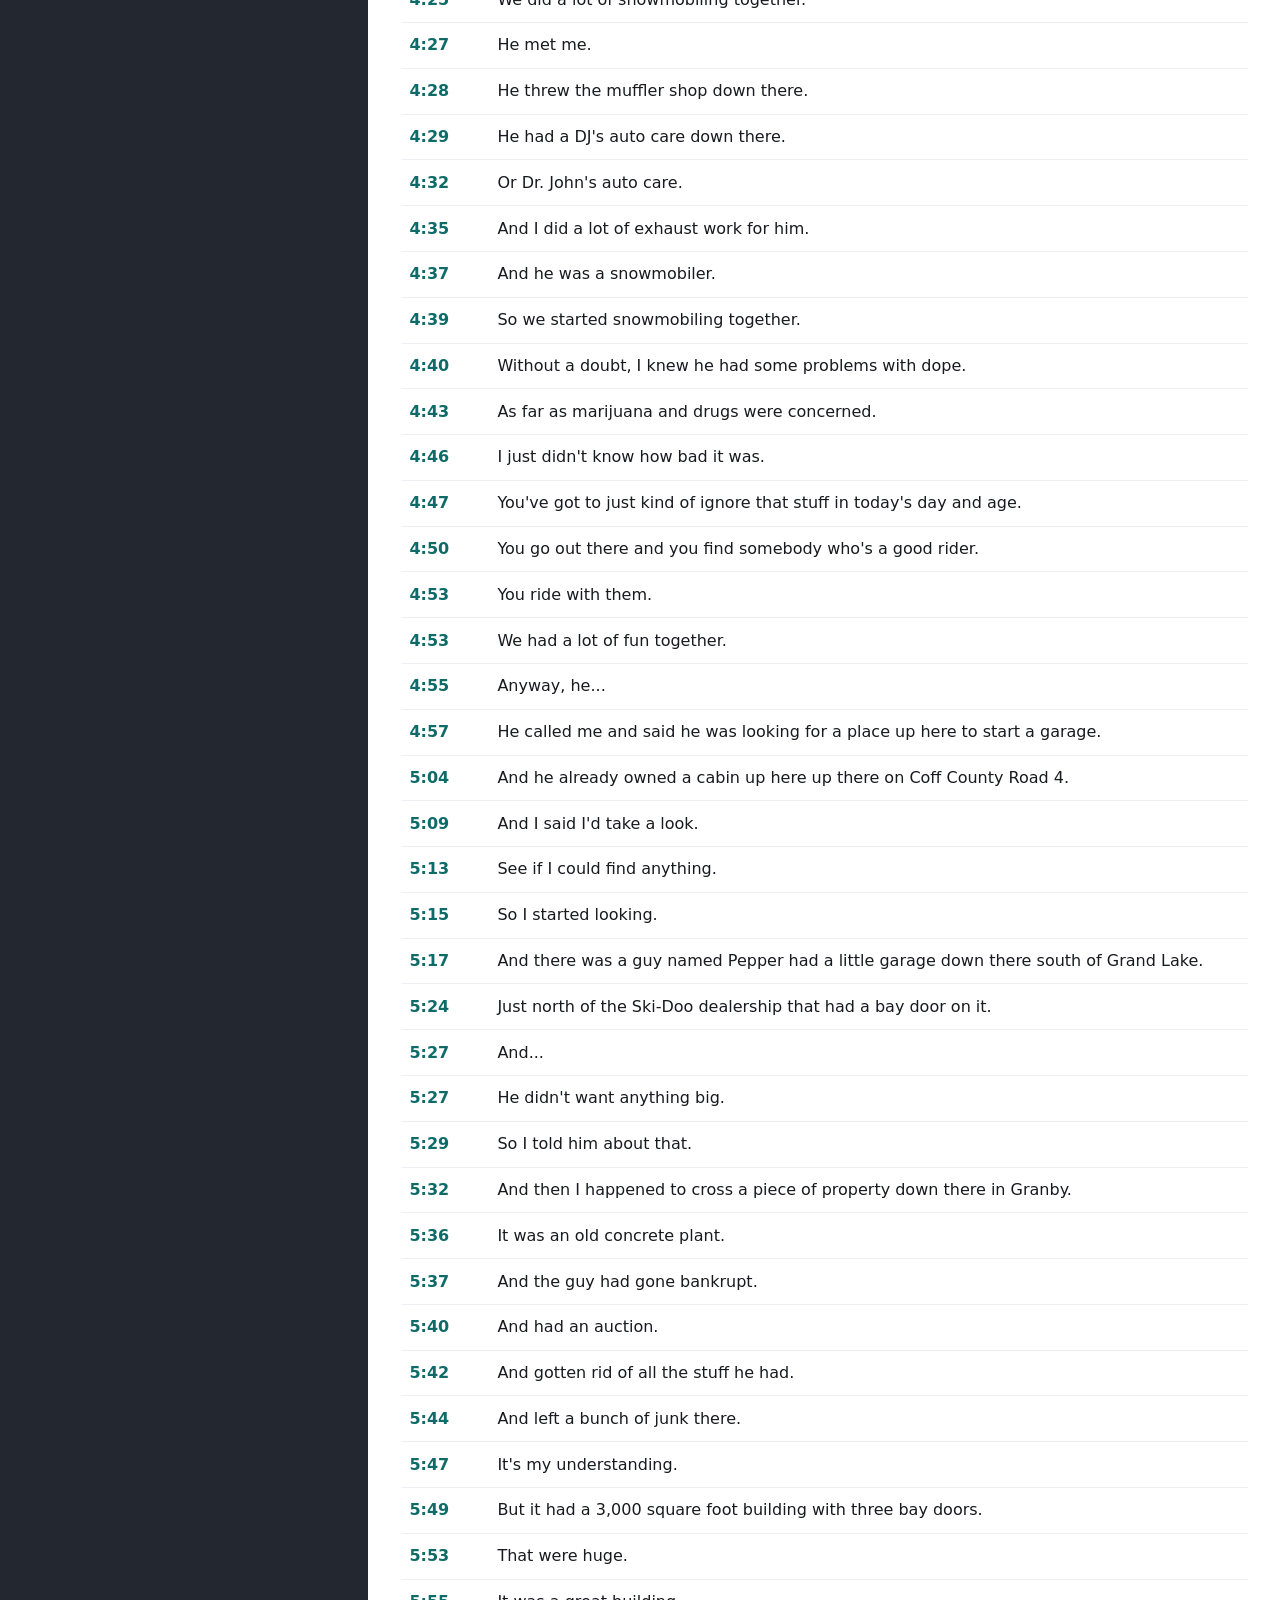
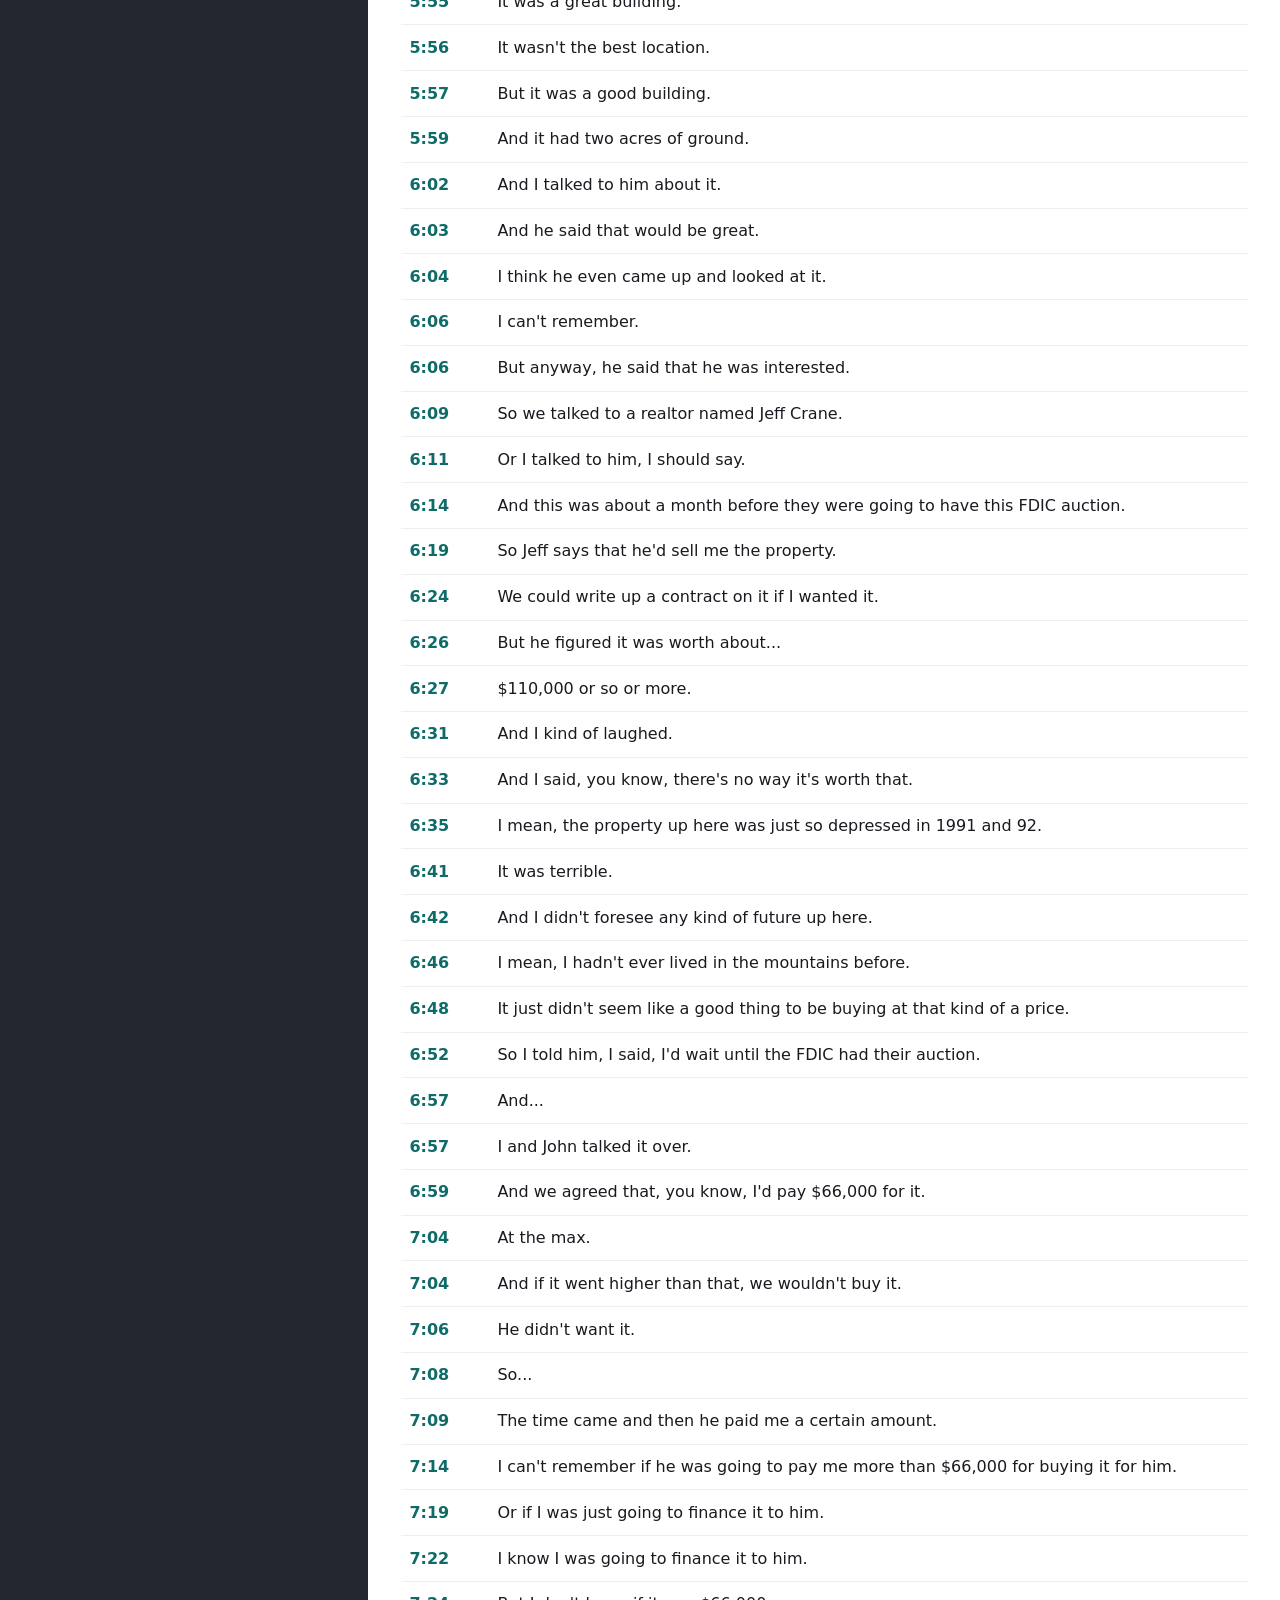
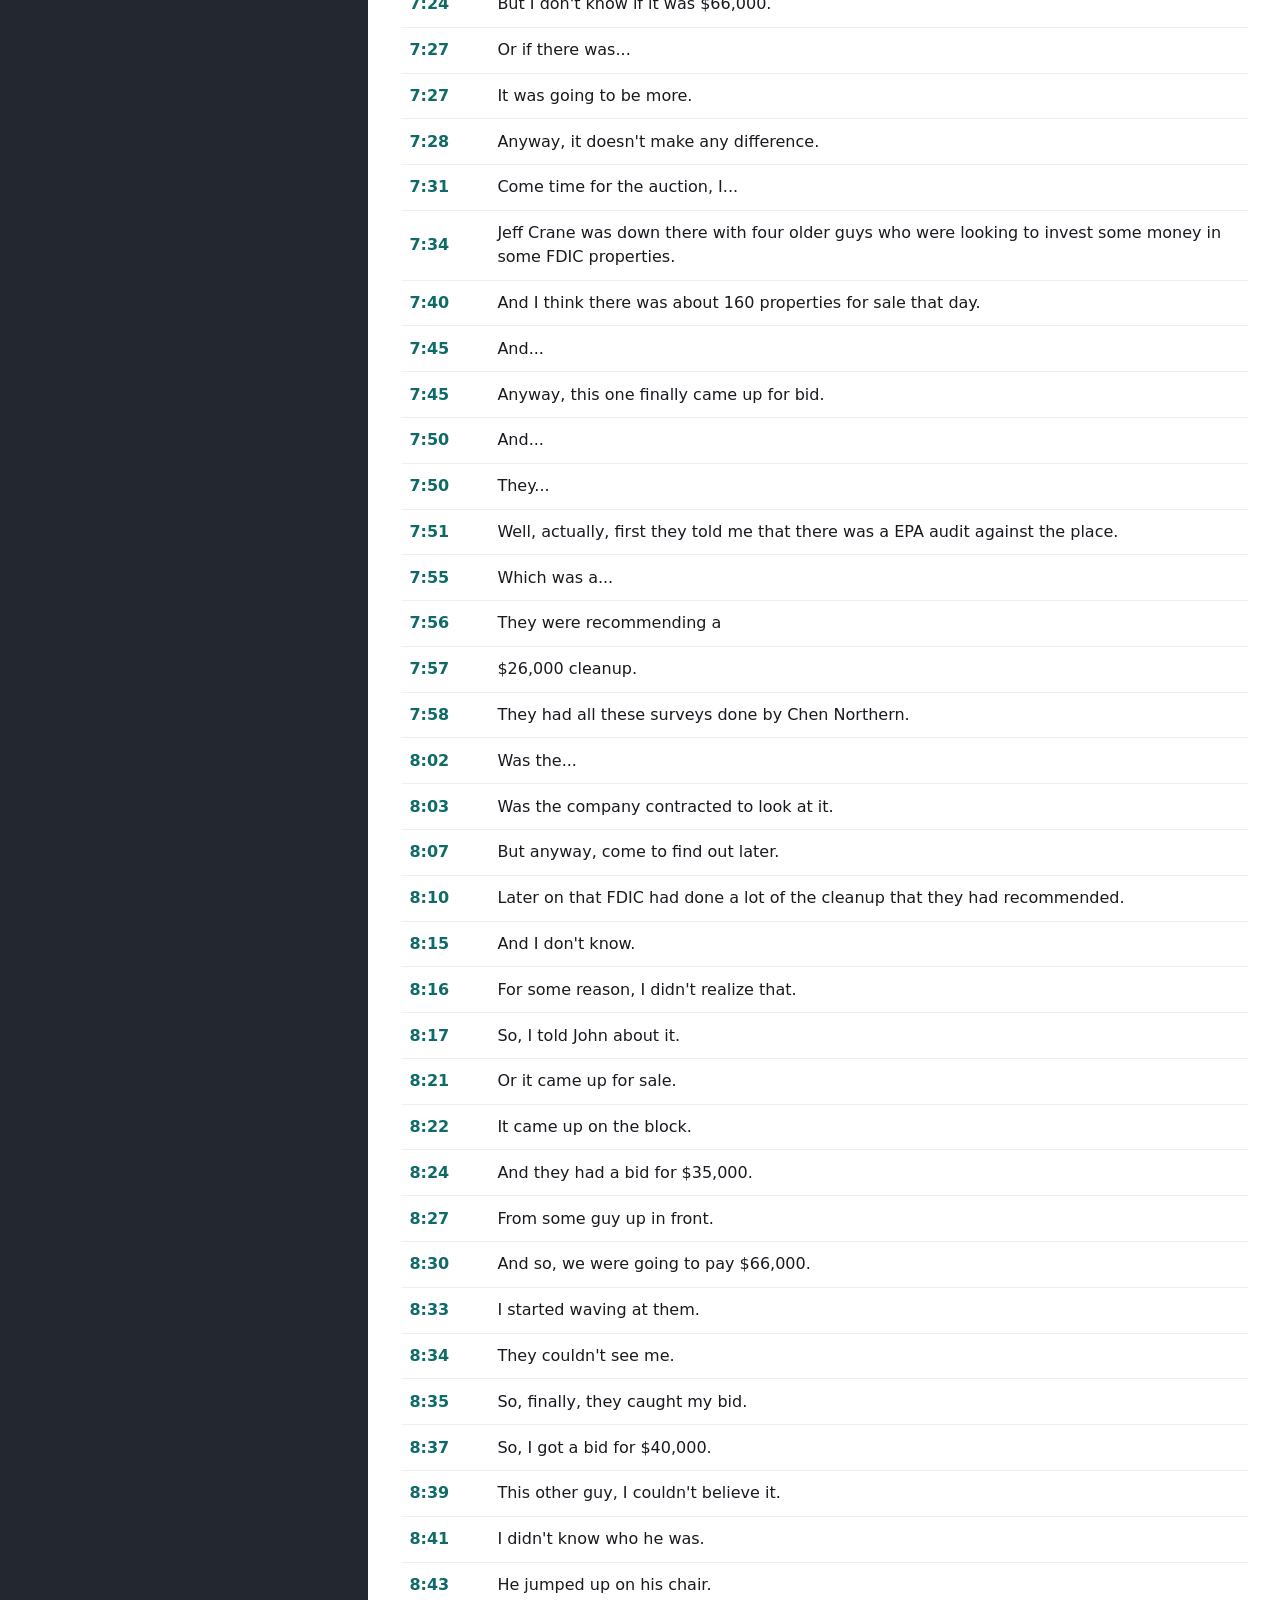
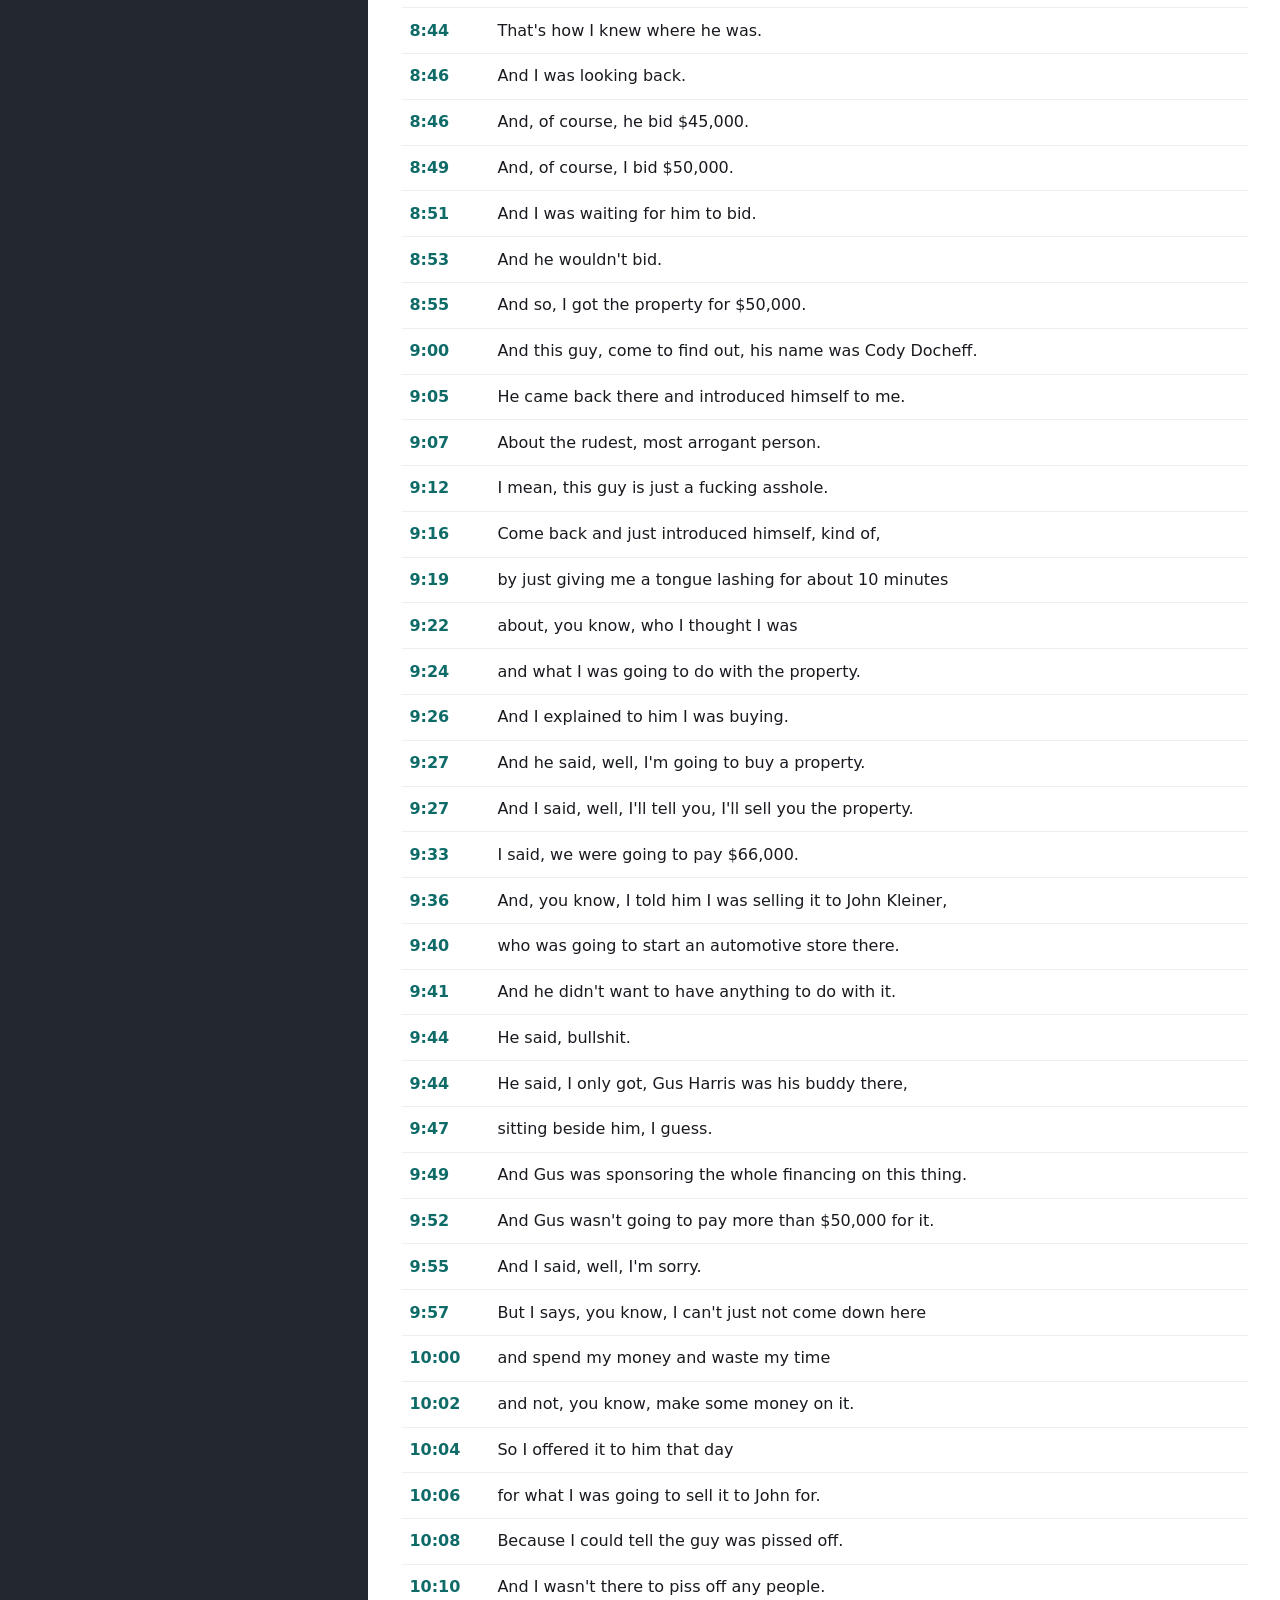
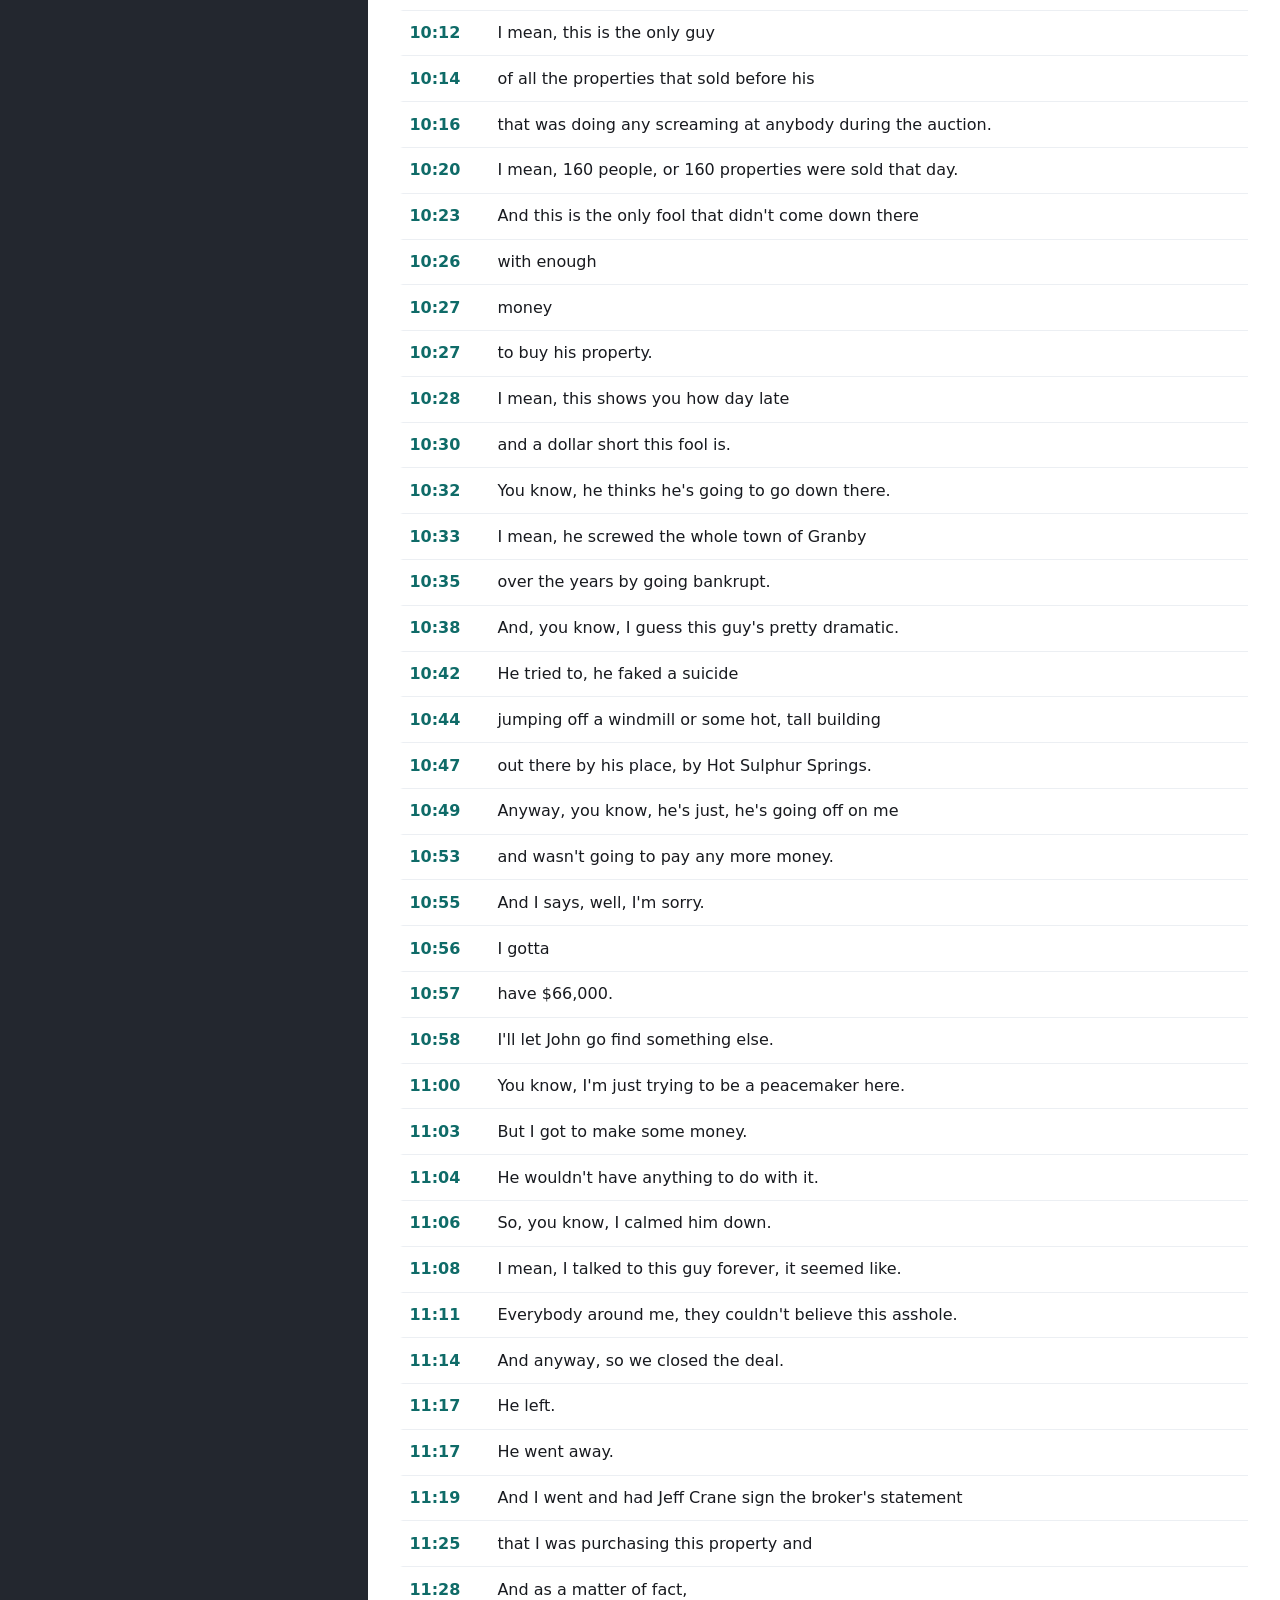
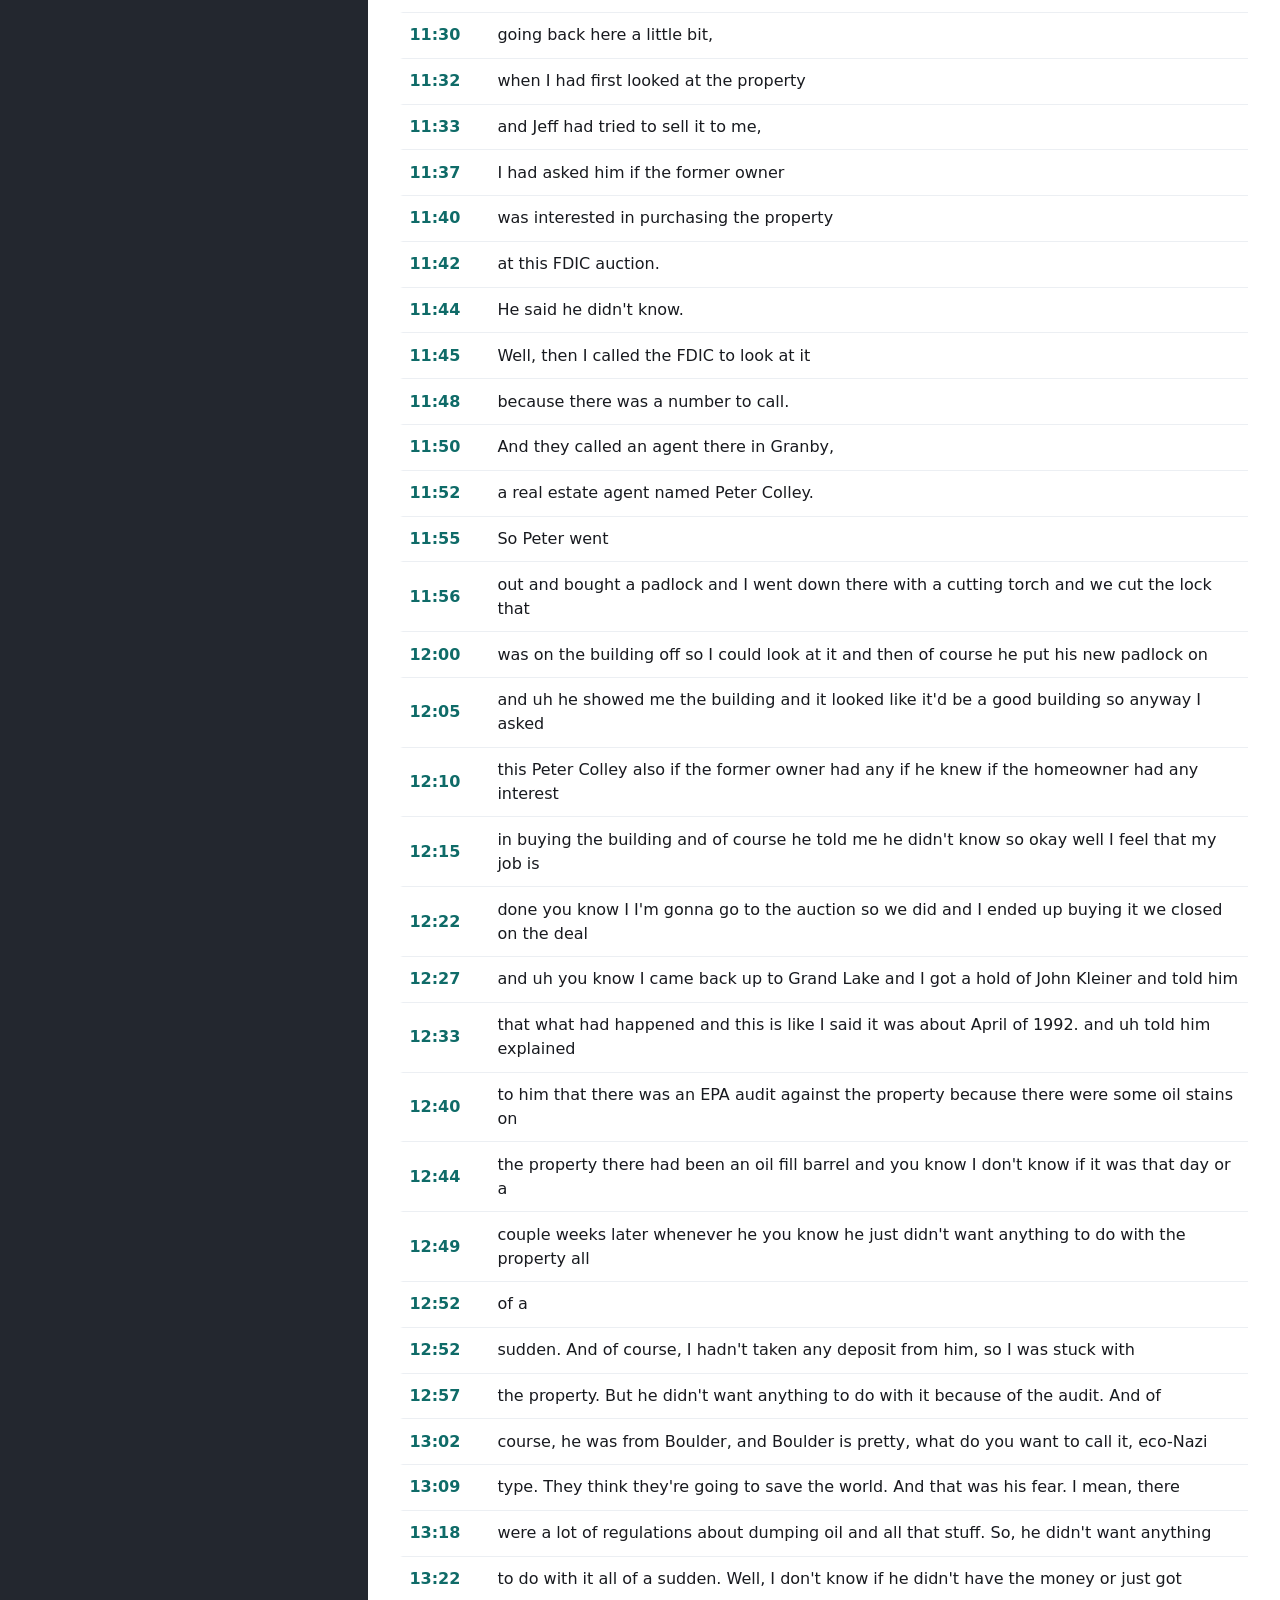
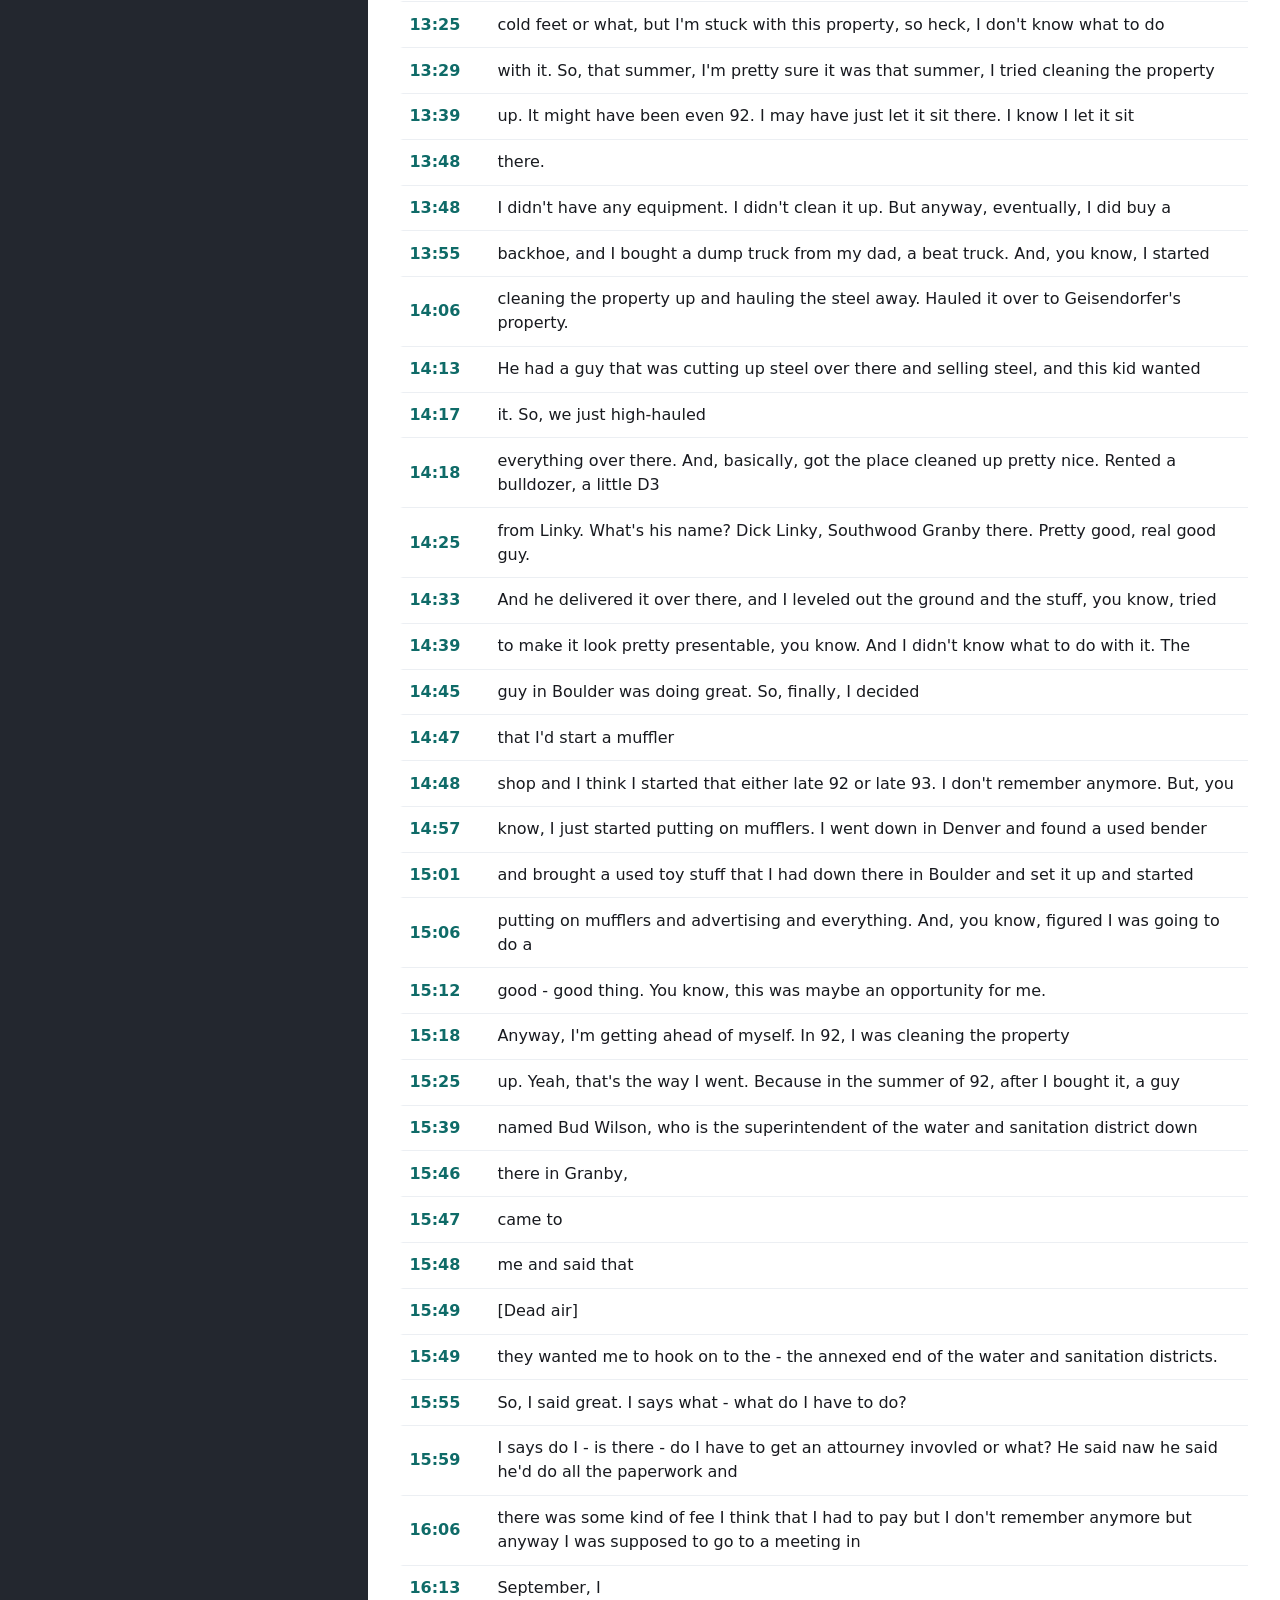
==== commit 90556740: "Keep playback controls and tape navigation in view" ====
--- a/index.html
+++ b/index.html
@@ -36,11 +36,13 @@
 
     <section class="workbench" aria-label="Archive player and transcript">
       <aside class="rail">
-        <div class="search-box">
-          <label for="search">Search transcripts</label>
-          <input id="search" type="search" autocomplete="off" placeholder="Search names, places, phrases">
+        <div class="rail-content">
+          <div class="search-box">
+            <label for="search">Search transcripts</label>
+            <input id="search" type="search" autocomplete="off" placeholder="Search names, places, phrases">
+          </div>
+          <div id="recording-list" class="recording-list" aria-label="Recordings"></div>
         </div>
-        <div id="recording-list" class="recording-list" aria-label="Recordings"></div>
       </aside>
 
       <section class="reader">
@@ -53,16 +55,18 @@
           <div class="resource-row" id="resource-links"></div>
         </header>
 
-        <div class="player-panel">
-          <audio id="player" controls preload="metadata"></audio>
-          <div class="progress-line" aria-hidden="true"><span id="progress-fill"></span></div>
-        </div>
+        <div class="playback-bar" id="playback-bar">
+          <div class="player-panel">
+            <audio id="player" controls preload="metadata"></audio>
+            <div class="progress-line" aria-hidden="true"><span id="progress-fill"></span></div>
+          </div>
 
-        <div class="toolbar" aria-label="Transcript tools">
-          <button id="jump-back" class="icon-button" title="Back 15 seconds" aria-label="Back 15 seconds">−15</button>
-          <button id="jump-forward" class="icon-button" title="Forward 15 seconds" aria-label="Forward 15 seconds">+15</button>
-          <button id="toggle-follow" class="tool-toggle" type="button" aria-pressed="true">Follow audio</button>
-          <span id="match-count" class="muted"></span>
+          <div class="toolbar" role="group" aria-label="Transcript tools">
+            <button id="jump-back" class="icon-button" title="Back 15 seconds" aria-label="Back 15 seconds">−15</button>
+            <button id="jump-forward" class="icon-button" title="Forward 15 seconds" aria-label="Forward 15 seconds">+15</button>
+            <button id="toggle-follow" class="tool-toggle" type="button">Pause follow</button>
+            <span id="match-count" class="muted"></span>
+          </div>
         </div>
 
         <article id="transcript" class="transcript" aria-live="polite"></article>
--- a/styles.css
+++ b/styles.css
@@ -203,7 +203,7 @@
 
 .reader {
   display: grid;
-  grid-template-rows: auto auto auto minmax(0, 1fr);
+  grid-template-rows: auto auto minmax(0, 1fr);
   min-width: 0;
 }
 
@@ -213,7 +213,7 @@
   border-bottom: 1px solid var(--line);
   display: grid;
   gap: 1rem;
-  grid-template-columns: minmax(0, 1fr) auto;
+  grid-template-columns: minmax(12rem, 1fr) minmax(0, 2fr);
   padding: 1.3rem clamp(1rem, 3vw, 2rem);
 }
 
@@ -254,6 +254,12 @@
   padding: 0.42rem 0.7rem;
 }
 
+.playback-bar {
+  position: sticky;
+  top: 0;
+  z-index: 2;
+}
+
 .player-panel {
   background: #101317;
   padding: 1rem clamp(1rem, 3vw, 2rem);
@@ -283,6 +289,7 @@
   background: #fbfaf7;
   border-bottom: 1px solid var(--line);
   display: flex;
+  flex-wrap: wrap;
   gap: 0.55rem;
   min-height: 3.6rem;
   padding: 0.65rem clamp(1rem, 3vw, 2rem);
@@ -309,7 +316,7 @@
   font-weight: 800;
 }
 
-.tool-toggle[aria-pressed="false"] {
+.tool-toggle.follow-paused {
   background: #f4ece8;
   color: #6d2b1d;
 }
@@ -517,6 +524,27 @@
   margin-top: 0.45rem;
 }
 
+@media (min-width: 901px) {
+  .rail-content {
+    display: flex;
+    flex-direction: column;
+    max-height: calc(100vh - 2rem);
+    max-height: calc(100dvh - 2rem);
+    position: sticky;
+    top: 1rem;
+  }
+
+  .rail-content .search-box {
+    flex-shrink: 0;
+  }
+
+  .rail-content .recording-list {
+    min-height: 0;
+    overflow-y: auto;
+    padding: 0.25rem;
+  }
+}
+
 @media (max-width: 900px) {
   .mast,
   .workbench,
@@ -528,10 +556,6 @@
     grid-template-columns: repeat(3, minmax(0, 1fr));
   }
 
-  .rail {
-    position: static;
-  }
-
   .recording-list {
     grid-template-columns: repeat(2, minmax(0, 1fr));
   }
@@ -544,6 +568,15 @@
 @media (max-width: 620px) {
   .mast {
     padding-top: 2rem;
+  }
+
+  .player-panel,
+  .toolbar {
+    padding-block: 0.4rem;
+  }
+
+  .progress-line {
+    margin-top: 0.35rem;
   }
 
   .archive-stats,
